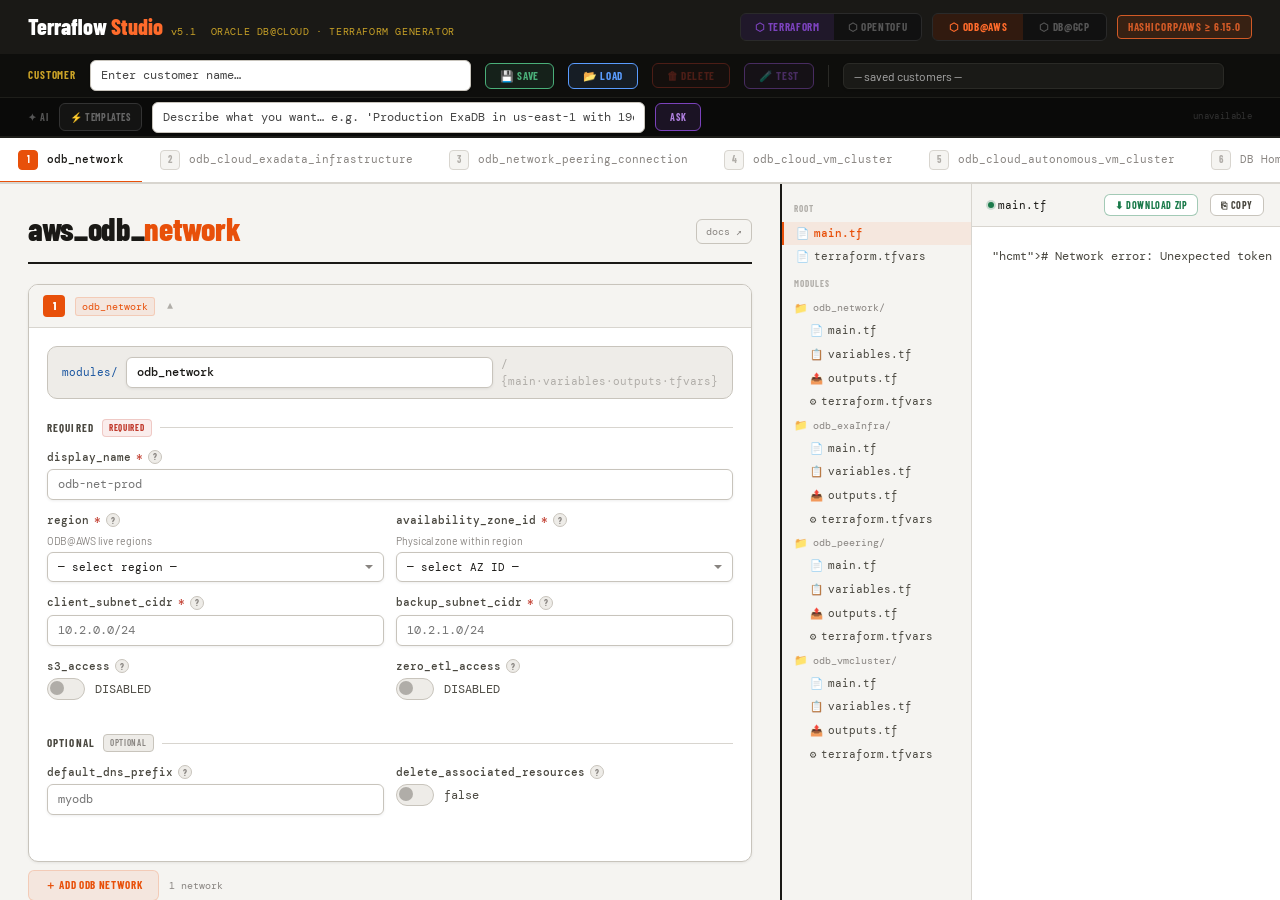
==== templates/index.html @ 0509a655 "feat: Terraflow Studio with OCI DB, LLM, GitHub integration" ====
<!DOCTYPE html>
<html lang="en">
<head>
<meta charset="UTF-8">
<meta name="viewport" content="width=device-width, initial-scale=1.0">
<title>Terraflow Studio</title>
<link rel="preconnect" href="https://fonts.googleapis.com">
<link href="https://fonts.googleapis.com/css2?family=Barlow+Condensed:wght@400;600;700;800&family=DM+Mono:ital,wght@0,400;0,500;1,400&family=Barlow:wght@400;500&display=swap" rel="stylesheet">
<style>
:root{
  --white:#ffffff;--off:#f5f4f1;--off2:#eeece8;--line:#d8d5cf;--line2:#c8c4bc;
  --ink:#1a1916;--ink2:#4a4840;--ink3:#888480;--ink4:#b0ada8;
  --orange:#e8500a;--orange2:#ff6b2b;--o-dim:rgba(232,80,10,0.08);--o-dim2:rgba(232,80,10,0.18);
  --green:#1a7a4a;--red:#c0392b;--r-dim:rgba(192,57,43,0.09);
  --blue:#1a56a0;--purple:#6b3fa0;
  --gcp:#4285F4;--gcp-dim:rgba(66,133,244,0.10);--gcp-dim2:rgba(66,133,244,0.18);
  --accent:var(--orange);--accent2:var(--orange2);--a-dim:var(--o-dim);--a-dim2:var(--o-dim2);
  --radius:6px;--radius-lg:10px;
  --shadow-sm:0 1px 3px rgba(0,0,0,0.07);--shadow:0 2px 8px rgba(0,0,0,0.09);
  --font-d:'Barlow Condensed',sans-serif;--font-b:'Barlow',sans-serif;--font-m:'DM Mono',monospace;
}
body.gcp{--accent:var(--gcp);--accent2:#5a9cff;--a-dim:var(--gcp-dim);--a-dim2:var(--gcp-dim2);}
*,*::before,*::after{box-sizing:border-box;margin:0;padding:0;}
html{font-size:14px;}
body{background:var(--off);color:var(--ink);font-family:var(--font-b);height:100vh;line-height:1.5;overflow:hidden;display:flex;flex-direction:column;}
header{background:var(--ink);padding:0 28px;height:54px;display:flex;align-items:center;justify-content:space-between;flex-shrink:0;z-index:300;}
.logo{display:flex;align-items:baseline;gap:14px;}
.logo-name{font-family:var(--font-d);font-weight:800;font-size:22px;color:var(--white);line-height:1;}
.logo-name .ac{color:var(--accent2);}
.logo-sub{font-family:var(--font-m);font-size:10px;color:#555;letter-spacing:.06em;text-transform:uppercase;}
.header-right{display:flex;align-items:center;gap:10px;}
.pill{font-family:var(--font-m);font-size:10px;border:1px solid #333;border-radius:4px;padding:2px 8px;color:#666;}
.pill strong{color:#4caf7d;font-weight:500;}
.provider-badge{font-family:var(--font-d);font-weight:700;font-size:11px;letter-spacing:.08em;text-transform:uppercase;background:var(--a-dim2);color:var(--accent2);border:1px solid;border-color:var(--accent2);border-radius:4px;padding:3px 10px;opacity:.8;}
.cloud-sw{display:flex;background:#111;border:1px solid #2a2a2a;border-radius:6px;overflow:hidden;flex-shrink:0;}
.csw-btn{font-family:var(--font-d);font-weight:700;font-size:11px;letter-spacing:.06em;text-transform:uppercase;padding:6px 16px;cursor:pointer;color:#555;border:none;background:transparent;transition:all .15s;white-space:nowrap;}
.csw-btn.sel-aws{color:#ff6b2b;background:rgba(232,80,10,.15);}
.csw-btn.sel-gcp{color:#5a9cff;background:rgba(66,133,244,.15);}
.csw-btn:hover:not(.sel-aws):not(.sel-gcp){color:#999;}
.tool-sw{display:flex;background:#111;border:1px solid #2a2a2a;border-radius:6px;overflow:hidden;flex-shrink:0;}
.tsw-btn{font-family:var(--font-d);font-weight:700;font-size:11px;letter-spacing:.06em;text-transform:uppercase;padding:6px 14px;cursor:pointer;color:#555;border:none;background:transparent;transition:all .15s;white-space:nowrap;}
.tsw-btn.sel-tf{color:#7b42bc;background:rgba(123,66,188,.15);}
.tsw-btn.sel-tofu{color:#f5a623;background:rgba(245,166,35,.15);}
.tsw-btn:hover:not(.sel-tf):not(.sel-tofu){color:#999;}
/* ── Customer bar ── */
.cust-bar{background:#0e0e0c;border-bottom:1px solid #1e1e1a;padding:0 28px;height:44px;display:flex;align-items:center;gap:14px;flex-shrink:0;}
.llm-bar{background:#0a0a09;border-bottom:2px solid #1e1e1a;padding:0 28px;height:40px;display:flex;align-items:center;gap:10px;flex-shrink:0;}
.llm-bar-label{font-family:var(--font-d);font-weight:700;font-size:10px;letter-spacing:.1em;text-transform:uppercase;color:#555;white-space:nowrap;flex-shrink:0;}
.llm-bar-input{flex:1;background:#111;border:1.5px solid #2a2a2a;border-radius:var(--radius);color:#ccc;font-family:var(--font-m);font-size:11px;padding:5px 12px;outline:none;transition:border-color .15s;min-width:0;}
.llm-bar-input:focus{border-color:#555;}.llm-bar-input::placeholder{color:#444;}
.llm-bar-btn{font-family:var(--font-d);font-weight:700;font-size:10px;letter-spacing:.06em;text-transform:uppercase;padding:0 14px;height:28px;border-radius:var(--radius);cursor:pointer;border:1.5px solid;white-space:nowrap;flex-shrink:0;transition:all .15s;}
.llm-bar-btn.send{background:rgba(123,66,188,.15);border-color:#7b42bc;color:#b080e0;}
.llm-bar-btn.send:hover{background:#7b42bc;color:#fff;}
.llm-bar-btn.send:disabled{opacity:.35;cursor:not-allowed;}
.llm-prov{font-family:var(--font-m);font-size:9px;color:#333;letter-spacing:.04em;flex-shrink:0;white-space:nowrap;}
.llm-prov.ok{color:#2a7a4a;}.llm-prov.err{color:#7a2a2a;}
.llm-reply{font-family:var(--font-m);font-size:10px;color:#666;flex:1;min-width:0;overflow:hidden;text-overflow:ellipsis;white-space:nowrap;}
.llm-tpl-card{background:#1a1a18;border:1.5px solid #2a2a2a;border-radius:7px;padding:10px 12px;cursor:pointer;transition:all .15s;text-align:left;}
.llm-tpl-card:hover{border-color:#555;background:#222;}
.llm-tpl-tag{display:inline-block;font-family:var(--font-d);font-weight:700;font-size:8px;letter-spacing:.08em;text-transform:uppercase;padding:1px 6px;border-radius:3px;margin-bottom:5px;}
.llm-tpl-tag.aws{background:rgba(232,80,10,.2);color:#ff6b2b;}.llm-tpl-tag.gcp{background:rgba(66,133,244,.2);color:#5a9cff;}.llm-tpl-tag.both{background:rgba(123,66,188,.2);color:#b080e0;}
.llm-tpl-title{font-family:var(--font-d);font-weight:700;font-size:12px;color:#ccc;margin-bottom:3px;}
.llm-tpl-desc{font-family:var(--font-m);font-size:9.5px;color:#555;line-height:1.5;}
.cust-label{font-family:var(--font-d);font-weight:700;font-size:11px;letter-spacing:.08em;text-transform:uppercase;color:#C9A227;white-space:nowrap;}
.cust-input{font-family:var(--font-b);font-size:13px;background:#1a1a17;border:1.5px solid #2a2a26;border-radius:var(--radius);color:var(--white);padding:5px 12px;min-width:220px;outline:none;transition:border-color .15s;}
.cust-input:focus{border-color:var(--accent2);}
.cust-input::placeholder{color:#444;}
.cust-btn{font-family:var(--font-d);font-weight:700;font-size:11px;letter-spacing:.06em;text-transform:uppercase;padding:5px 14px;cursor:pointer;border:1.5px solid;border-radius:var(--radius);transition:all .15s;white-space:nowrap;}
.cust-btn.save{background:rgba(74,175,121,0.12);border-color:#4aaf79;color:#4aaf79;}
.cust-btn.save:hover{background:rgba(74,175,121,0.22);}
.cust-btn.save.saved{background:rgba(74,175,121,0.25);color:#6dd4a0;}
.cust-btn.load{background:rgba(90,156,255,0.10);border-color:#5a9cff;color:#5a9cff;}
.cust-btn.load:hover{background:rgba(90,156,255,0.20);}
.cust-btn.del{background:rgba(192,57,43,0.10);border-color:#c0392b;color:#c0392b;}
.cust-btn.del:hover{background:rgba(192,57,43,0.22);}
.cust-btn.del:disabled{opacity:.35;cursor:not-allowed;}
.cust-btn.test{background:rgba(180,100,255,0.12);border-color:#b464ff;color:#b464ff;}
.cust-btn.test:hover{background:rgba(180,100,255,0.22);}
.cust-btn.test:disabled{opacity:.35;cursor:not-allowed;}
/* ── Test Modal ── */
.test-modal-overlay{display:none;position:fixed;inset:0;background:rgba(0,0,0,0.6);z-index:10000;align-items:center;justify-content:center;}
.test-modal-overlay.open{display:flex;}
.test-modal{background:var(--white);border-radius:var(--radius-lg);box-shadow:0 8px 48px rgba(0,0,0,0.3);width:min(720px,95vw);max-height:80vh;display:flex;flex-direction:column;overflow:hidden;}
.test-modal-head{display:flex;align-items:center;gap:12px;padding:16px 20px;border-bottom:1px solid var(--line);flex-shrink:0;}
.test-modal-title{font-family:var(--font-d);font-weight:800;font-size:14px;color:var(--ink);flex:1;}
.test-modal-sub{font-family:var(--font-m);font-size:11px;color:var(--ink3);}
.test-modal-close{background:none;border:none;font-size:18px;cursor:pointer;color:var(--ink3);padding:0 4px;line-height:1;}
.test-modal-body{overflow-y:auto;padding:16px 20px;flex:1;}
.test-progress{height:4px;background:var(--line);border-radius:2px;margin-bottom:16px;overflow:hidden;}
.test-progress-bar{height:100%;background:var(--accent);border-radius:2px;transition:width .3s;width:0%;}
.test-summary{display:flex;gap:16px;margin-bottom:16px;padding:12px 16px;background:var(--off);border-radius:var(--radius);border:1px solid var(--line);}
.test-stat{text-align:center;}
.test-stat-num{font-family:var(--font-d);font-weight:800;font-size:22px;line-height:1;}
.test-stat-lbl{font-family:var(--font-m);font-size:10px;color:var(--ink3);text-transform:uppercase;letter-spacing:.06em;}
.test-stat.pass .test-stat-num{color:var(--green);}
.test-stat.fail .test-stat-num{color:var(--red);}
.test-stat.skip .test-stat-num{color:var(--ink3);}
.test-stat.warn .test-stat-num{color:#d4a017;}
.test-tab-bar{display:flex;gap:0;border-bottom:1px solid var(--line);margin-bottom:14px;flex-shrink:0;padding:0 20px;}
.test-tab{font-family:var(--font-d);font-weight:700;font-size:11px;letter-spacing:.06em;text-transform:uppercase;padding:8px 14px;cursor:pointer;color:var(--ink3);border-bottom:2px solid transparent;margin-bottom:-1px;transition:all .15s;background:none;border-top:none;border-left:none;border-right:none;}
.test-tab.active{color:var(--accent);border-bottom-color:var(--accent);}
.test-tab:hover:not(.active){color:var(--ink);}
.test-warn-row .test-icon{color:#d4a017;}
.test-group{margin-bottom:12px;}
.test-group-name{font-family:var(--font-d);font-weight:700;font-size:11px;color:var(--ink3);letter-spacing:.06em;text-transform:uppercase;margin-bottom:6px;padding:4px 0;border-bottom:1px solid var(--line);}
.test-row{display:flex;align-items:flex-start;gap:8px;padding:5px 0;border-bottom:1px solid var(--off2);font-size:12px;}
.test-row:last-child{border-bottom:none;}
.test-icon{font-size:13px;flex-shrink:0;line-height:1.4;}
.test-name{font-family:var(--font-m);color:var(--ink2);flex:1;}
.test-err{font-family:var(--font-m);font-size:11px;color:var(--red);margin-top:3px;background:var(--r-dim);padding:4px 8px;border-radius:4px;white-space:pre-wrap;word-break:break-word;}
.test-running{color:var(--ink3);font-style:italic;}
.cust-sep{width:1px;height:22px;background:#2a2a26;flex-shrink:0;}
.cust-select{font-family:var(--font-b);font-size:12px;background:#1a1a17;border:1.5px solid #2a2a26;border-radius:var(--radius);color:#aaa;padding:5px 10px;cursor:pointer;outline:none;}
.cust-select:focus{border-color:var(--accent2);}
.save-toast{font-family:var(--font-m);font-size:11px;color:#4aaf79;white-space:nowrap;opacity:0;transition:opacity .3s;pointer-events:none;}
.save-toast.show{opacity:1;}
.backend-pill{font-family:var(--font-m);font-size:9px;color:#333;letter-spacing:.04em;margin-left:auto;white-space:nowrap;}
.tab-bar{background:var(--white);border-bottom:2px solid var(--line);display:flex;align-items:stretch;overflow-x:auto;flex-shrink:0;height:46px;}
.tab-bar::-webkit-scrollbar{height:0;}
.tgroup{display:none;align-items:stretch;}.tgroup.show{display:contents;}
.tab{position:relative;padding:0 18px;height:46px;display:flex;align-items:center;gap:9px;cursor:pointer;border-bottom:3px solid transparent;margin-bottom:-2px;transition:border-color .15s;user-select:none;flex-shrink:0;}
.tab-num{font-family:var(--font-d);font-weight:700;font-size:10px;color:var(--ink4);background:var(--off);border:1.5px solid var(--line);border-radius:4px;width:20px;height:20px;display:flex;align-items:center;justify-content:center;transition:all .15s;}
.tab-label{font-family:var(--font-m);font-size:11px;color:var(--ink3);transition:color .15s;white-space:nowrap;}
.tab.active{border-bottom-color:var(--accent);}
.tab.active .tab-label{color:var(--ink);font-weight:500;}
.tab.active .tab-num{background:var(--accent);border-color:var(--accent);color:var(--white);}
.app{display:grid;grid-template-columns:1fr 500px;flex:1;min-height:0;overflow:hidden;}
.form-panel{overflow-y:auto;padding:28px 28px 40px;scrollbar-width:thin;scrollbar-color:var(--line2) transparent;}
.form-panel::-webkit-scrollbar{width:4px;}
.form-panel::-webkit-scrollbar-thumb{background:var(--line2);border-radius:3px;}
.page{display:none;}.page.active{display:block;}
.page-hero{margin-bottom:20px;padding-bottom:18px;border-bottom:2px solid var(--ink);display:flex;align-items:flex-end;justify-content:space-between;gap:12px;}
.page-resource-name{font-family:var(--font-d);font-weight:800;line-height:1;letter-spacing:-0.01em;color:var(--ink);}
.page-resource-name em{font-style:normal;color:var(--accent);}
.page-doc-link{font-family:var(--font-m);font-size:10px;color:var(--ink3);text-decoration:none;border:1px solid var(--line2);border-radius:var(--radius);padding:4px 9px;white-space:nowrap;flex-shrink:0;transition:all .15s;}
.page-doc-link:hover{border-color:var(--accent);color:var(--accent);}
.module-path-row{display:flex;align-items:center;gap:8px;background:var(--off2);border:1.5px solid var(--line2);border-radius:var(--radius-lg);padding:9px 14px;margin-bottom:20px;font-family:var(--font-m);font-size:11px;color:var(--ink3);}
.mp-dir{color:var(--blue);}
.module-name-field{background:transparent;border:none;outline:none;font-family:var(--font-m);font-size:11px;color:var(--accent);font-weight:500;width:160px;}
.section{margin-bottom:22px;}
.section-head{display:flex;align-items:center;gap:8px;margin-bottom:12px;}
.section-title{font-family:var(--font-d);font-weight:700;font-size:11px;letter-spacing:.1em;text-transform:uppercase;color:var(--ink2);}
.section-line{flex:1;height:1px;background:var(--line);}
.badge-req{font-family:var(--font-d);font-weight:700;font-size:9px;letter-spacing:.08em;text-transform:uppercase;color:var(--red);background:var(--r-dim);border:1px solid rgba(192,57,43,.2);border-radius:4px;padding:1px 6px;}
.badge-opt{font-family:var(--font-d);font-weight:600;font-size:9px;letter-spacing:.08em;text-transform:uppercase;color:var(--ink3);background:var(--off2);border:1px solid var(--line2);border-radius:4px;padding:1px 6px;}
.g2{display:grid;grid-template-columns:1fr 1fr;gap:12px;}
.g3{display:grid;grid-template-columns:1fr 1fr 1fr;gap:12px;}
.field{margin-bottom:12px;}.field:last-child{margin-bottom:0;}
.field-lbl{display:flex;align-items:center;gap:5px;font-family:var(--font-m);font-size:11px;font-weight:500;color:var(--ink2);margin-bottom:4px;}
.req-star{color:var(--red);}
.field-hint{font-size:10.5px;color:var(--ink3);margin-bottom:4px;line-height:1.5;}
.field-err{font-family:var(--font-m);font-size:10px;color:var(--red);margin-top:3px;display:none;}
.field.invalid .field-err{display:block;}
.field.invalid input,.field.invalid select,.field.invalid textarea{border-color:var(--red)!important;}
.field.invalid .field-lbl{color:var(--red);}
input[type=text],input[type=number],input[type=email],select,textarea{width:100%;background:var(--white);border:1.5px solid var(--line2);border-radius:var(--radius);color:var(--ink);font-family:var(--font-m);font-size:11.5px;padding:7px 10px;outline:none;transition:border-color .15s,box-shadow .15s;-webkit-appearance:none;box-shadow:var(--shadow-sm);}
input:focus,select:focus,textarea:focus{border-color:var(--accent);box-shadow:0 0 0 3px var(--a-dim2);}
input:hover:not(:focus),select:hover:not(:focus),textarea:hover:not(:focus){border-color:var(--ink3);}
select{cursor:pointer;background-image:url("data:image/svg+xml,%3Csvg xmlns='http://www.w3.org/2000/svg' width='10' height='10' viewBox='0 0 10 10'%3E%3Cpath fill='%23888480' d='M5 7L1 3h8z'/%3E%3C/svg%3E");background-repeat:no-repeat;background-position:right 9px center;padding-right:26px;}
select option{background:var(--white);color:var(--ink);}
textarea{resize:vertical;min-height:60px;line-height:1.6;}
.tog-row{display:flex;align-items:center;gap:10px;margin-top:4px;}
.tog-sw{position:relative;width:38px;height:22px;cursor:pointer;flex-shrink:0;}
.tog-sw input{display:none;}
.tog-track{position:absolute;inset:0;border-radius:11px;background:var(--off2);border:1.5px solid var(--line2);transition:all .2s;}
.tog-sw input:checked~.tog-track{background:var(--a-dim2);border-color:var(--accent);}
.tog-thumb{position:absolute;top:3px;left:3px;width:14px;height:14px;border-radius:50%;background:var(--ink4);transition:transform .2s,background .2s;}
.tog-sw input:checked~.tog-thumb{transform:translateX(16px);background:var(--accent);}
.tog-lbl{font-family:var(--font-m);font-size:12px;color:var(--ink2);min-width:52px;}
.chip-list{display:flex;flex-wrap:wrap;gap:6px;margin-bottom:8px;min-height:4px;}
.chip{display:inline-flex;align-items:center;gap:4px;background:var(--off2);border:1.5px solid var(--line2);border-radius:var(--radius);padding:3px 8px 3px 10px;font-family:var(--font-m);font-size:11px;color:var(--ink2);max-width:100%;}
.chip span{overflow:hidden;text-overflow:ellipsis;white-space:nowrap;}
.chip-rm{background:none;border:none;cursor:pointer;padding:0;color:var(--ink4);font-size:15px;line-height:1;flex-shrink:0;transition:color .12s;}
.chip-rm:hover{color:var(--red);}
.chip-add-row{display:flex;gap:8px;}.chip-add-row input{flex:1;}
.add-btn{background:var(--white);border:1.5px solid var(--line2);border-radius:var(--radius);padding:0 14px;font-family:var(--font-m);font-size:11px;color:var(--ink2);cursor:pointer;white-space:nowrap;height:36px;transition:all .15s;box-shadow:var(--shadow-sm);}
.add-btn:hover{border-color:var(--accent);color:var(--accent);background:var(--a-dim);}
.seg{display:flex;border:1.5px solid var(--line2);border-radius:var(--radius);overflow:hidden;box-shadow:var(--shadow-sm);}
.seg button{flex:1;height:36px;border:none;background:var(--white);font-family:var(--font-m);font-size:11px;cursor:pointer;color:var(--ink3);border-right:1.5px solid var(--line2);transition:all .15s;}
.seg button:last-child{border-right:none;}
.seg button.on{background:var(--a-dim);color:var(--accent);font-weight:500;}
.inner-card{background:var(--white);border:1.5px solid var(--line2);border-radius:var(--radius-lg);padding:18px;box-shadow:var(--shadow-sm);}
.notice{display:flex;gap:8px;align-items:flex-start;background:#fffbf5;border:1.5px solid #f0d090;border-radius:var(--radius);padding:8px 12px;font-size:11px;color:#7a5a10;margin-bottom:16px;line-height:1.55;}
.notice.gcp{background:var(--gcp-dim);border-color:rgba(66,133,244,.3);color:#1a56a0;}
.notice code{font-family:var(--font-m);font-size:10px;background:#faefd0;padding:1px 4px;border-radius:3px;}
.vbtn{width:100%;margin-top:12px;background:var(--ink);border:none;border-radius:var(--radius);color:var(--white);font-family:var(--font-d);font-weight:700;font-size:14px;letter-spacing:.06em;text-transform:uppercase;padding:12px;cursor:pointer;transition:background .15s;box-shadow:var(--shadow);}
.vbtn:hover{background:var(--accent);}
.output-panel{border-left:2px solid var(--ink);background:var(--white);display:flex;flex-direction:column;overflow:hidden;}
.out-layout{display:flex;flex:1;overflow:hidden;}
.file-tree{width:190px;border-right:1.5px solid var(--line);background:var(--off);flex-shrink:0;overflow-y:auto;padding:12px 0;}
.ft-section{padding:0 12px 6px;font-family:var(--font-d);font-weight:700;font-size:9px;letter-spacing:.12em;text-transform:uppercase;color:var(--ink4);margin-top:6px;}
.ft-dir{padding:3px 12px;font-family:var(--font-m);font-size:10px;color:var(--ink3);display:flex;align-items:center;gap:5px;}
.ft-dir::before{content:'📁';font-size:11px;}
.ft-file,.ft-root-file{padding:4px 12px;font-family:var(--font-m);font-size:10.5px;color:var(--ink2);cursor:pointer;border-left:2px solid transparent;transition:all .12s;white-space:nowrap;display:flex;align-items:center;gap:5px;}
.ft-file{padding-left:26px;}
.ft-file:hover,.ft-root-file:hover{background:var(--off2);color:var(--ink);}
.ft-file.active,.ft-root-file.active{background:var(--a-dim);color:var(--accent);border-left-color:var(--accent);font-weight:500;}
.editor-pane{flex:1;display:flex;flex-direction:column;overflow:hidden;}
.editor-header{padding:10px 16px;border-bottom:1px solid var(--line);background:var(--off);display:flex;align-items:center;justify-content:space-between;flex-shrink:0;gap:10px;}
.editor-filepath{font-family:var(--font-m);font-size:11px;color:var(--ink3);display:flex;align-items:center;gap:4px;}
.editor-filepath .ep-dir{color:var(--blue);}
.editor-filepath .ep-file{color:var(--ink);}
.live-dot{width:6px;height:6px;border-radius:50%;background:var(--green);box-shadow:0 0 0 2px rgba(26,122,74,.2);animation:blink 2.5s ease-in-out infinite;flex-shrink:0;}
@keyframes blink{0%,100%{opacity:1}50%{opacity:.4}}
.editor-actions{display:flex;gap:6px;}
.icon-btn{background:var(--white);border:1.5px solid var(--line2);border-radius:var(--radius);font-family:var(--font-d);font-weight:700;font-size:10px;letter-spacing:.06em;text-transform:uppercase;color:var(--ink2);padding:4px 10px;cursor:pointer;transition:all .15s;white-space:nowrap;}
.icon-btn:hover{background:var(--ink);color:var(--white);border-color:var(--ink);}
.icon-btn.green{border-color:rgba(26,122,74,.4);color:var(--green);}
.icon-btn.green:hover{background:var(--green);color:var(--white);border-color:var(--green);}
.icon-btn.copied{background:var(--green);color:var(--white);border-color:var(--green);}
pre.code-editor{flex:1;overflow-y:auto;padding:18px 20px;font-family:var(--font-m);font-size:12px;line-height:1.85;color:var(--ink2);white-space:pre;scrollbar-width:thin;scrollbar-color:var(--line2) transparent;}
pre.code-editor::-webkit-scrollbar{width:4px;}
pre.code-editor::-webkit-scrollbar-thumb{background:var(--line2);border-radius:3px;}
/* ── Tooltips ── */
.tip-icon{display:inline-flex;align-items:center;justify-content:center;width:14px;height:14px;border-radius:50%;background:var(--off2);border:1px solid var(--line2);color:var(--ink3);font-size:9px;font-family:var(--font-d);font-weight:700;cursor:default;flex-shrink:0;transition:all .15s;line-height:1;position:relative;}
.tip-icon:hover{background:var(--accent);border-color:var(--accent);color:var(--white);}
.tip-icon .tip-box{display:none;position:absolute;left:20px;top:50%;transform:translateY(-50%);background:var(--ink);color:var(--white);font-family:var(--font-b);font-size:11px;font-weight:400;line-height:1.55;padding:9px 12px;border-radius:6px;white-space:normal;width:260px;z-index:9999;box-shadow:0 4px 16px rgba(0,0,0,0.25);pointer-events:none;}
.tip-icon .tip-box::before{content:'';position:absolute;right:100%;top:50%;transform:translateY(-50%);border:5px solid transparent;border-right-color:var(--ink);}
.tip-icon:hover .tip-box{display:block;}
.tip-icon .tip-box em{color:var(--orange2);font-style:normal;}
.tip-icon .tip-box code{background:rgba(255,255,255,0.12);padding:1px 4px;border-radius:3px;font-family:var(--font-m);font-size:10px;}
.hkw{color:var(--red);font-weight:500;}.hres{color:#854F0B;font-weight:500;}.hgres{color:#185FA5;font-weight:500;}.hstr{color:var(--green);}.hnum{color:#534AB7;}.hbol{color:#854F0B;font-weight:500;}.href{color:var(--green);font-style:italic;}.hvar{color:#534AB7;font-style:italic;}.htype{color:var(--blue);}.hcmt{color:var(--ink4);font-style:italic;}
/* ── Multi-instance cards ── */
.inst-list{display:flex;flex-direction:column;gap:12px;}
.inst-card{background:var(--white);border:1.5px solid var(--line2);border-radius:var(--radius-lg);box-shadow:var(--shadow-sm);overflow:hidden;}
.inst-card.open .inst-body{display:block;}
.inst-card-head{display:flex;align-items:center;gap:10px;padding:10px 14px;cursor:pointer;user-select:none;background:var(--off);border-bottom:1px solid transparent;transition:border-color .15s;}
.inst-card.open .inst-card-head{border-bottom-color:var(--line);}
.inst-card-head:hover{background:var(--off2);}
.inst-num{font-family:var(--font-d);font-weight:800;font-size:11px;color:var(--white);background:var(--accent);border-radius:4px;width:22px;height:22px;display:flex;align-items:center;justify-content:center;flex-shrink:0;}
.inst-title{font-family:var(--font-m);font-size:11px;font-weight:500;color:var(--ink2);flex:1;min-width:0;white-space:nowrap;overflow:hidden;text-overflow:ellipsis;}
.inst-modname{font-family:var(--font-m);font-size:10px;color:var(--accent);background:var(--a-dim);border:1px solid var(--a-dim2);border-radius:3px;padding:1px 6px;flex-shrink:0;}
.inst-chevron{font-size:10px;color:var(--ink4);transition:transform .2s;flex-shrink:0;}
.inst-card.open .inst-chevron{transform:rotate(180deg);}
.inst-rm{background:none;border:1px solid rgba(192,57,43,.25);border-radius:4px;color:var(--red);font-size:11px;padding:2px 8px;cursor:pointer;flex-shrink:0;transition:all .15s;font-family:var(--font-d);font-weight:700;letter-spacing:.04em;}
.inst-rm:hover{background:var(--r-dim);border-color:var(--red);}
.inst-body{display:none;padding:18px 18px 12px;}
.inst-add-row{display:flex;align-items:center;gap:10px;margin-top:8px;}
.inst-add-btn{display:flex;align-items:center;gap:6px;background:var(--a-dim);border:1.5px solid var(--a-dim2);border-radius:var(--radius);color:var(--accent);font-family:var(--font-d);font-weight:700;font-size:11px;letter-spacing:.06em;text-transform:uppercase;padding:7px 16px;cursor:pointer;transition:all .15s;}
.inst-add-btn:hover{background:var(--accent);color:var(--white);}
.inst-count-lbl{font-family:var(--font-m);font-size:10px;color:var(--ink3);}
.ref-select{font-family:var(--font-m);font-size:11px;background:var(--white);border:1.5px solid var(--line2);border-radius:var(--radius);color:var(--ink);padding:7px 26px 7px 10px;outline:none;cursor:pointer;width:100%;background-image:url("data:image/svg+xml,%3Csvg xmlns='http://www.w3.org/2000/svg' width='10' height='10' viewBox='0 0 10 10'%3E%3Cpath fill='%23888480' d='M5 7L1 3h8z'/%3E%3C/svg%3E");background-repeat:no-repeat;background-position:right 9px center;}
.ref-select:focus{border-color:var(--accent);}
</style>
</head>
<body>
<header>
  <div class="logo">
    <div class="logo-name">Terraflow<span class="ac"> Studio</span><span style="font-size:10px;font-weight:400;color:#C9A227;margin-left:8px;font-family:var(--font-m);letter-spacing:.04em">v5.1</span></div>
    <div class="logo-sub" style="color:#C9A227">Oracle DB@Cloud · Terraform Generator</div>
  </div>
  <div class="header-right">
    <div class="tool-sw">
      <button class="tsw-btn sel-tf" id="btn-tf"   onclick="switchTool('terraform')" title="Generate for Terraform">⬡ Terraform</button>
      <button class="tsw-btn"         id="btn-tofu" onclick="switchTool('opentofu')"  title="Generate for OpenTofu">⬡ OpenTofu</button>
    </div>
    <div class="cloud-sw">
      <button class="csw-btn sel-aws" id="btn-aws" onclick="switchCloud('aws')">⬡ ODB@AWS</button>
      <button class="csw-btn" id="btn-gcp" onclick="switchCloud('gcp')">⬡ DB@GCP</button>
    </div>
    <span class="provider-badge" id="prov-badge">hashicorp/aws ≥ 6.15.0</span>
  </div>
</header>

<!-- ── Customer bar ── -->
<div class="cust-bar">
  <span class="cust-label">Customer</span>
  <input class="cust-input" type="text" id="cust-name" placeholder="Enter customer name…" oninput="onCustInput()">
  <button class="cust-btn save" id="save-btn" onclick="saveConfig()" title="Save current config for this customer">💾 Save</button>
  <button class="cust-btn load" id="load-btn" onclick="loadConfig()" title="Load saved config for this customer">📂 Load</button>
  <button class="cust-btn del" id="del-btn" onclick="deleteConfig()" title="Delete saved config for this customer" disabled>🗑 Delete</button>
  <button class="cust-btn test" id="test-btn" onclick="runCustomerTests()" title="Run Terraform generation tests for this customer" disabled>🧪 Test</button>
  <div class="cust-sep"></div>
  <select class="cust-select" id="cust-select" onchange="onCustSelect()" title="Switch to a saved customer">
    <option value="">— saved customers —</option>
  </select>
  <span class="save-toast" id="save-toast"></span>
  <span class="backend-pill" id="backend-pill"></span>
</div>

<!-- ── LLM Prompt Bar ── -->
<div class="llm-bar" id="llm-bar">
  <span class="llm-bar-label">✦ AI</span>
  <button class="llm-bar-btn" id="llm-templates-btn" onclick="toggleTemplates()" style="background:rgba(255,255,255,.04);border-color:#333;color:#666;padding:0 10px">⚡ Templates</button>
  <input class="llm-bar-input" type="text" id="llm-input"
    placeholder="Describe what you want… e.g. 'Production ExaDB in us-east-1 with 19c database'"
    onkeydown="if(event.key==='Enter')sendLlmPrompt()">
  <button class="llm-bar-btn send" id="llm-send-btn" onclick="sendLlmPrompt()">Ask</button>
  <span class="llm-reply" id="llm-reply"></span>
  <span class="llm-prov" id="llm-prov-badge">checking…</span>
</div>
<div id="llm-templates-panel" style="display:none;position:fixed;top:98px;left:28px;right:28px;z-index:600;background:#111;border:1.5px solid #2a2a2a;border-radius:10px;padding:16px 20px 12px;box-shadow:0 8px 32px rgba(0,0,0,.6)">
  <div style="display:flex;align-items:center;justify-content:space-between;margin-bottom:12px">
    <span style="font-family:var(--font-d);font-weight:700;font-size:12px;letter-spacing:.1em;text-transform:uppercase;color:#666">⚡ Prompt Templates</span>
    <button onclick="toggleTemplates()" style="background:none;border:none;color:#444;cursor:pointer;font-size:16px;line-height:1;padding:0 4px">✕</button>
  </div>
  <div id="llm-template-grid" style="display:grid;grid-template-columns:repeat(auto-fill,minmax(260px,1fr));gap:8px"></div>
</div>

<!-- ── Test Modal ── -->
<div class="test-modal-overlay" id="test-modal-overlay" onclick="if(event.target===this)closeTestModal()">
  <div class="test-modal">
    <div class="test-modal-head">
      <span style="font-size:18px">🧪</span>
      <div>
        <div class="test-modal-title" id="test-modal-title">Running Tests…</div>
        <div class="test-modal-sub" id="test-modal-sub"></div>
      </div>
      <button class="test-modal-close" onclick="closeTestModal()">✕</button>
    </div>
    <div class="test-tab-bar">
      <button class="test-tab active" id="ttab-functional" onclick="switchTestTab('functional')">⚙ Functional Tests</button>
      <button class="test-tab" id="ttab-tfvalidate" onclick="switchTestTab('tfvalidate')">🔬 Mock TF Validate</button>
    </div>
    <div class="test-modal-body">
      <div class="test-progress"><div class="test-progress-bar" id="test-progress-bar"></div></div>
      <div id="test-summary-row"></div>
      <div id="test-results-body"></div>
    </div>
  </div>
</div>

<div class="tab-bar">
  <div class="tgroup show" id="aws-tabs">
    <div class="tab active" onclick="switchTab(0,false)"><span class="tab-num">1</span><span class="tab-label">odb_network</span></div>
    <div class="tab" onclick="switchTab(1,false)"><span class="tab-num">2</span><span class="tab-label">odb_cloud_exadata_infrastructure</span></div>
    <div class="tab" onclick="switchTab(2,false)"><span class="tab-num">3</span><span class="tab-label">odb_network_peering_connection</span></div>
    <div class="tab" onclick="switchTab(3,false)"><span class="tab-num">4</span><span class="tab-label">odb_cloud_vm_cluster</span></div>
    <div class="tab" onclick="switchTab(4,false)"><span class="tab-num">5</span><span class="tab-label">odb_cloud_autonomous_vm_cluster</span></div>
    <div class="tab" onclick="switchTab(6,false)"><span class="tab-num">6</span><span class="tab-label">DB Home · CDB · PDB</span></div>
  </div>
  <div class="tgroup" id="gcp-tabs">
    <div class="tab" onclick="switchTab(0,true)"><span class="tab-num">A</span><span class="tab-label">odb_network + subnets</span></div>
    <div class="tab" onclick="switchTab(2,true)"><span class="tab-num">C</span><span class="tab-label">cloud_exadata_infrastructure</span></div>
    <div class="tab" onclick="switchTab(3,true)"><span class="tab-num">D</span><span class="tab-label">exadb_vm_cluster</span></div>
  </div>
</div>

<div class="app">
<div class="form-panel">

<!-- ─── AWS PAGE 1: odb_network (multi-instance) ─── -->
<div class="page active" id="aws-page-0">
  <div class="page-hero"><div class="page-resource-name" style="font-size:32px">aws_odb_<em>network</em></div><a class="page-doc-link" href="https://registry.terraform.io/providers/hashicorp/aws/latest/docs/resources/odb_network" target="_blank">docs ↗</a></div>
  <div id="aws-net-list" class="inst-list"></div>
  <div class="inst-add-row">
    <button class="inst-add-btn" onclick="addAwsNet()">＋ Add ODB Network</button>
    <span class="inst-count-lbl" id="aws-net-count"></span>
  </div>
  <button class="vbtn" style="margin-top:14px" onclick="vgen(0,false)">Validate &amp; Generate All</button>
</div>

<!-- ─── AWS PAGE 2: exadata_infrastructure (multi-instance) ─── -->
<div class="page" id="aws-page-1">
  <div class="page-hero"><div class="page-resource-name" style="font-size:20px;line-height:1.2">aws_odb_cloud_<em>exadata_infrastructure</em></div><a class="page-doc-link" href="https://registry.terraform.io/providers/hashicorp/aws/latest/docs/resources/odb_cloud_exadata_infrastructure" target="_blank">docs ↗</a></div>
  <div id="aws-infra-list" class="inst-list"></div>
  <div class="inst-add-row">
    <button class="inst-add-btn" onclick="addAwsInfra()">＋ Add Exadata Infrastructure</button>
    <span class="inst-count-lbl" id="aws-infra-count"></span>
  </div>
  <button class="vbtn" style="margin-top:14px" onclick="vgen(1,false)">Validate &amp; Generate All</button>
</div>

<!-- ─── AWS PAGE 3: peering (multi-instance) ─── -->
<div class="page" id="aws-page-2">
  <div class="page-hero"><div class="page-resource-name" style="font-size:19px;line-height:1.25">aws_odb_network_<em>peering_connection</em></div><a class="page-doc-link" href="https://registry.terraform.io/providers/hashicorp/aws/latest/docs/resources/odb_network_peering_connection" target="_blank">docs ↗</a></div>
  <div class="notice"><span style="font-size:14px;flex-shrink:0">ℹ</span> Each peering connection links one ODB Network to one peer VPC. Add one per VPC you need to peer.</div>
  <div id="aws-peering-list" class="inst-list"></div>
  <div class="inst-add-row">
    <button class="inst-add-btn" onclick="addAwsPeering()">＋ Add Peering Connection</button>
    <span class="inst-count-lbl" id="aws-peering-count"></span>
  </div>
  <button class="vbtn" style="margin-top:14px" onclick="vgen(2,false)">Validate &amp; Generate All</button>
</div>

<!-- ─── AWS PAGE 4: vm_cluster (multi-instance) ─── -->
<div class="page" id="aws-page-3">
  <div class="page-hero"><div class="page-resource-name" style="font-size:26px">aws_odb_cloud_<em>vm_cluster</em></div><a class="page-doc-link" href="https://registry.terraform.io/providers/hashicorp/aws/latest/docs/resources/odb_cloud_vm_cluster" target="_blank">docs ↗</a></div>
  <div id="aws-cluster-list" class="inst-list"></div>
  <div class="inst-add-row">
    <button class="inst-add-btn" onclick="addAwsCluster()">＋ Add VM Cluster</button>
    <span class="inst-count-lbl" id="aws-cluster-count"></span>
  </div>
  <button class="vbtn" style="margin-top:14px" onclick="vgen(3,false)">Validate &amp; Generate All</button>
</div>

<!-- ─── AWS PAGE 4: odb_cloud_autonomous_vm_cluster (multi-instance) ─── -->
<div class="page" id="aws-page-4">
  <div class="page-hero"><div class="page-resource-name" style="font-size:18px;line-height:1.25">aws_odb_cloud_<em>autonomous_vm_cluster</em></div><a class="page-doc-link" href="https://registry.terraform.io/providers/hashicorp/aws/latest/docs/resources/odb_cloud_autonomous_vm_cluster" target="_blank">docs ↗</a></div>
  <div id="aws-avmc-list" class="inst-list"></div>
  <div class="inst-add-row">
    <button class="inst-add-btn" onclick="addAwsAvmc()">＋ Add Autonomous VM Cluster</button>
    <span class="inst-count-lbl" id="aws-avmc-count"></span>
  </div>
  <button class="vbtn" style="margin-top:14px" onclick="vgen(4,false)">Validate &amp; Generate All</button>
</div>

<!-- ─── AWS PAGE 6: DB Home / CDB / PDB ─── -->
<div class="page" id="aws-page-6">
  <div class="page-hero">
    <div>
      <div class="page-resource-name" style="font-size:20px;line-height:1.2">DB Home · CDB · <em>PDB</em></div>
      <div style="font-family:var(--font-m);font-size:10px;color:var(--ink3);margin-top:4px">oracle/oci provider — oci_database_db_home → oci_database_database → oci_database_pluggable_database</div>
    </div>
    <a class="page-doc-link" href="https://docs.oracle.com/en-us/iaas/Content/database-at-aws-exadata-awscr/awscr-create-exadata-database.html" target="_blank">docs ↗</a>
  </div>
  <div class="notice" style="margin-bottom:16px"><span style="font-size:13px;flex-shrink:0">ℹ</span> Uses the <strong>oracle/oci</strong> provider. OCI provider block auto-added to root <code>main.tf</code>. VM Cluster OCID auto-wired from <code>module.&lt;vmcluster&gt;.ocid</code>. Each entry generates 3 separate modules: <code>_dbhome</code>, <code>_cdb</code>, <code>_pdb</code>.</div>
  <div id="aws-ocidb-list" class="inst-list"></div>
  <div class="inst-add-row">
    <button class="inst-add-btn" onclick="addAwsOciDb()">＋ Add DB Home / CDB / PDB</button>
    <span class="inst-count-lbl" id="aws-ocidb-count"></span>
  </div>
  <button class="vbtn" style="margin-top:14px" onclick="vgen(6,false)">Validate &amp; Generate All</button>
</div>

<div class="page" id="gcp-page-0">
  <div class="page-hero"><div class="page-resource-name" style="font-size:21px;line-height:1.2">google_oracle_database_<em>odb_network</em></div><a class="page-doc-link" href="https://registry.terraform.io/providers/hashicorp/google/latest/docs/resources/oracle_database_odb_network" target="_blank">docs ↗</a></div>
  <div class="notice gcp"><span style="font-size:14px;flex-shrink:0">ℹ</span> Each ODB Network generates a client subnet and a backup subnet module automatically.</div>
  <div id="gcp-net-list" class="inst-list"></div>
  <div class="inst-add-row">
    <button class="inst-add-btn" onclick="addGcpNet()">＋ Add ODB Network</button>
    <span class="inst-count-lbl" id="gcp-net-count"></span>
  </div>
  <button class="vbtn" style="margin-top:14px" onclick="vgen(10,true)">Validate &amp; Generate All</button>
</div>

<!-- ─── GCP PAGE B: odb_subnet (kept for reference, hidden — subnets auto-generate from network) ─── -->
<div class="page" id="gcp-page-1" style="display:none!important"></div>

<!-- ─── GCP PAGE C: exadb_infra (multi-instance) ─── -->
<div class="page" id="gcp-page-2">
  <div class="page-hero"><div class="page-resource-name" style="font-size:18px;line-height:1.2">google_oracle_database_<em>cloud_exadata_infrastructure</em></div><a class="page-doc-link" href="https://registry.terraform.io/providers/hashicorp/google/latest/docs/resources/oracle_database_cloud_exadata_infrastructure" target="_blank">docs ↗</a></div>
  <div id="gcp-infra-list" class="inst-list"></div>
  <div class="inst-add-row">
    <button class="inst-add-btn" onclick="addGcpInfra()">＋ Add Exadata Infrastructure</button>
    <span class="inst-count-lbl" id="gcp-infra-count"></span>
  </div>
  <button class="vbtn" style="margin-top:14px" onclick="vgen(12,true)">Validate &amp; Generate All</button>
</div>

<!-- ─── GCP PAGE D: exadb_vm_cluster (multi-instance) ─── -->
<div class="page" id="gcp-page-3">
  <div class="page-hero"><div class="page-resource-name" style="font-size:18px;line-height:1.2">google_oracle_database_<em>exadb_vm_cluster</em></div><a class="page-doc-link" href="https://registry.terraform.io/providers/hashicorp/google/latest/docs/resources/oracle_database_exadb_vm_cluster" target="_blank">docs ↗</a></div>
  <div id="gcp-cluster-list" class="inst-list"></div>
  <div class="inst-add-row">
    <button class="inst-add-btn" onclick="addGcpCluster()">＋ Add VM Cluster</button>
    <span class="inst-count-lbl" id="gcp-cluster-count"></span>
  </div>
  <button class="vbtn" style="margin-top:14px" onclick="vgen(13,true)">Validate &amp; Generate All</button>
</div>

</div><!-- /form-panel -->

<!-- OUTPUT PANEL -->
<div class="output-panel">
  <div class="out-layout">
    <div class="file-tree" id="file-tree">
      <div class="ft-section">Root</div>
      <div class="ft-root-file active" id="ft-root-main" onclick="selFile('root-main')"><span>📄</span>main.tf</div>
      <div class="ft-root-file" id="ft-root-tfvars" onclick="selFile('root-tfvars')"><span>📄</span>terraform.tfvars</div>
      <div id="ft-modules-section"></div>
    </div>
    <div class="editor-pane">
      <div class="editor-header">
        <div class="editor-filepath"><span class="live-dot"></span><span id="ep-path">main.tf</span></div>
        <div class="editor-actions">
          <button class="icon-btn green" onclick="dlZip()">⬇ Download ZIP</button>
          <button class="icon-btn" id="gh-push-btn" onclick="pushToGithub()" style="display:none" title="Push all Terraform files to GitHub">⬆ GitHub</button>
          <span id="gh-status-badge" style="font-family:var(--font-m);font-size:9px;color:#444;white-space:nowrap;max-width:180px;overflow:hidden;text-overflow:ellipsis"></span>
          <button class="icon-btn" id="copybtn" onclick="copyFile()">⎘ Copy</button>
        </div>
      </div>
      <pre class="code-editor" id="code-out"><span style="color:var(--ink4);font-style:italic"># Fill in the form — output appears here in real time.</span></pre>
    </div>
  </div>
</div>
</div><!-- /app -->

<script>
// ── ODB@AWS Region & AZ data (from Oracle docs) ──────────────────────────────
const ODB_REGIONS = [
  { region: 'us-east-1',      label: 'US East (N. Virginia)',    azs: ['use1-az4', 'use1-az6'],  oci: 'US East (Ashburn)',           status: 'live'    },
  { region: 'us-east-2',      label: 'US East (Ohio)',           azs: ['use2-az1', 'use2-az2'],  oci: 'US Central (Columbus)',        status: 'live'    },
  { region: 'us-west-2',      label: 'US West (Oregon)',         azs: ['usw2-az3', 'usw2-az4'],  oci: 'US West (Boardman)',           status: 'live'    },
  { region: 'eu-central-1',   label: 'Europe (Frankfurt)',       azs: ['euc1-az1', 'euc1-az2'],  oci: 'Germany Central (Frankfurt)',  status: 'live'    },
  { region: 'ap-northeast-1', label: 'Asia Pacific (Tokyo)',     azs: ['apne1-az1', 'apne1-az4'],oci: 'Japan East (Tokyo)',           status: 'live'    },
  { region: 'ca-central-1',   label: 'Canada (Central)',         azs: [],                        oci: 'TBD',                          status: 'planned' },
  { region: 'us-west-1',      label: 'US West (N. California)',  azs: [],                        oci: 'TBD',                          status: 'planned' },
  { region: 'eu-west-1',      label: 'Europe (Ireland)',         azs: [],                        oci: 'TBD',                          status: 'planned' },
  { region: 'eu-west-2',      label: 'Europe (London)',          azs: [],                        oci: 'TBD',                          status: 'planned' },
  { region: 'eu-south-1',     label: 'Europe (Milan)',           azs: [],                        oci: 'TBD',                          status: 'planned' },
  { region: 'eu-west-3',      label: 'Europe (Paris)',           azs: [],                        oci: 'TBD',                          status: 'planned' },
  { region: 'eu-south-2',     label: 'Europe (Spain)',           azs: [],                        oci: 'TBD',                          status: 'planned' },
  { region: 'eu-north-1',     label: 'Europe (Stockholm)',       azs: [],                        oci: 'TBD',                          status: 'planned' },
  { region: 'eu-central-2',   label: 'Europe (Zurich)',          azs: [],                        oci: 'TBD',                          status: 'planned' },
  { region: 'ap-south-2',     label: 'Asia Pacific (Hyderabad)', azs: [],                        oci: 'TBD',                          status: 'planned' },
  { region: 'ap-southeast-4', label: 'Asia Pacific (Melbourne)', azs: [],                        oci: 'TBD',                          status: 'planned' },
  { region: 'ap-south-1',     label: 'Asia Pacific (Mumbai)',    azs: [],                        oci: 'TBD',                          status: 'planned' },
  { region: 'ap-northeast-3', label: 'Asia Pacific (Osaka)',     azs: [],                        oci: 'TBD',                          status: 'planned' },
  { region: 'ap-northeast-2', label: 'Asia Pacific (Seoul)',     azs: [],                        oci: 'TBD',                          status: 'planned' },
  { region: 'ap-southeast-1', label: 'Asia Pacific (Singapore)', azs: [],                        oci: 'TBD',                          status: 'planned' },
  { region: 'ap-southeast-2', label: 'Asia Pacific (Sydney)',    azs: [],                        oci: 'TBD',                          status: 'planned' },
  { region: 'sa-east-1',      label: 'South America (Sao Paulo)',azs: [],                        oci: 'TBD',                          status: 'planned' },
];

// Build lookup: region code → az list
const ODB_AZ_MAP = Object.fromEntries(ODB_REGIONS.map(r => [r.region, r.azs]));

/** Render region <select> HTML, pre-selecting current value */
function regionSelectHTML(id, value, onchange) {
  const liveOpts = ODB_REGIONS.filter(r => r.status === 'live').map(r =>
    `<option value="${r.region}"${r.region === value ? ' selected' : ''}>${r.label} (${r.region})</option>`
  ).join('');
  const plannedOpts = ODB_REGIONS.filter(r => r.status === 'planned').map(r =>
    `<option value="${r.region}"${r.region === value ? ' selected' : ''} style="color:var(--ink3)">${r.label} — planned</option>`
  ).join('');
  return `<select id="${id}" class="ref-select" onchange="${onchange}">
    <option value="">— select region —</option>
    <optgroup label="Live">${liveOpts}</optgroup>
    <optgroup label="Planned (coming soon)">${plannedOpts}</optgroup>
  </select>`;
}

/** Render AZ ID <select> HTML, driven by the selected region */
function azSelectHTML(id, regionId, value, onchange) {
  // We'll populate options based on the current region value at render time
  // and update dynamically via onRegionChange
  const regionEl = document.getElementById ? document.getElementById(regionId) : null;
  const regionVal = regionEl ? regionEl.value : '';
  return azOptionsHTML(id, regionVal || '', value, onchange);
}

function azOptionsHTML(id, regionVal, azVal, onchange) {
  const azs = ODB_AZ_MAP[regionVal] || [];
  let opts = `<option value="">— select AZ ID —</option>`;
  if (azs.length === 0 && regionVal) {
    opts += `<option value="" disabled>No live AZs for this region yet</option>`;
  }
  azs.forEach(az => { opts += `<option value="${az}"${az === azVal ? ' selected' : ''}>${az}</option>`; });
  // Allow manual entry option for flexibility
  if (azVal && !azs.includes(azVal)) {
    opts += `<option value="${azVal}" selected>${azVal} (custom)</option>`;
  }
  return `<select id="${id}" class="ref-select" onchange="${onchange}">${opts}</select>`;
}

/** Called when the region dropdown changes — refreshes the AZ dropdown */
function onRegionChange(regionSelectId, azSelectId, readFn) {
  const regionEl = document.getElementById(regionSelectId);
  const azEl     = document.getElementById(azSelectId);
  if (!regionEl || !azEl) return;
  const regionVal = regionEl.value;
  const azs = ODB_AZ_MAP[regionVal] || [];
  let opts = `<option value="">— select AZ ID —</option>`;
  azs.forEach(az => { opts += `<option value="${az}">${az}</option>`; });
  if (azs.length === 0 && regionVal) {
    opts += `<option value="" disabled>No live AZs for this region yet</option>`;
  }
  azEl.innerHTML = opts;
  if (readFn) readFn();
  refresh();
}

// ── ODB@GCP Region & Oracle Zone data (from Oracle docs) ─────────────────────
const GCP_REGIONS = [
  // ── North America ─────────────────────────────────────────────────────────
  { region:'us-east4',                label:'N. Virginia (us-east4)',                zones:['us-east4-b-r1','us-east4-a-r2'],                          oci:'us-ashburn-1',      ociLabel:'US East (Ashburn)',              status:'live'    },
  { region:'us-central1',             label:'Iowa / Council Bluffs (us-central1)',   zones:[],                                                         oci:'us-desmoines-1',    ociLabel:'US Midwest (Des Moines)',        status:'live'    },
  { region:'us-west3',                label:'Salt Lake City (us-west3)',             zones:[],                                                         oci:'us-saltlake-2',     ociLabel:'US West (Salt Lake City)',       status:'live'    },
  { region:'northamerica-northeast1', label:'Montréal (northamerica-northeast1)',    zones:[],                                                         oci:'ca-montreal-1',     ociLabel:'Canada Southeast (Montreal)',    status:'live'    },
  { region:'northamerica-northeast2', label:'Toronto (northamerica-northeast2)',     zones:[],                                                         oci:'ca-toronto-1',      ociLabel:'Canada Southeast (Toronto)',     status:'live'    },
  // ── Europe ────────────────────────────────────────────────────────────────
  { region:'europe-west3',            label:'Frankfurt (europe-west3)',              zones:['europe-west3-b-r1','europe-west3-a-r2'],                   oci:'eu-frankfurt-1',    ociLabel:'Germany Central (Frankfurt)',    status:'live'    },
  { region:'europe-west2',            label:'London (europe-west2)',                 zones:['europe-west2-c-r2','europe-west2-a-r1'],                   oci:'uk-london-1',       ociLabel:'UK South (London)',              status:'live'    },
  { region:'europe-west8',            label:'Milan (europe-west8)',                  zones:['europe-west8-a-r1','europe-west8-b-r1'],                   oci:'eu-milan-1',        ociLabel:'Italy Northwest (Milan)',        status:'live'    },
  // ── Asia Pacific ──────────────────────────────────────────────────────────
  { region:'asia-south2',             label:'Delhi (asia-south2)',                   zones:[],                                                         oci:'ap-delhi-1',        ociLabel:'India North (Delhi)',            status:'live'    },
  { region:'australia-southeast2',    label:'Melbourne (australia-southeast2)',      zones:['australia-southeast2-a-r2','australia-southeast2-b-r1'],   oci:'ap-melbourne-1',    ociLabel:'Australia Southeast (Melbourne)',status:'live'    },
  { region:'asia-south1',             label:'Mumbai (asia-south1)',                  zones:[],                                                         oci:'ap-mumbai-1',       ociLabel:'India West (Mumbai)',            status:'live'    },
  { region:'asia-northeast2',         label:'Osaka (asia-northeast2)',               zones:[],                                                         oci:'ap-osaka-1',        ociLabel:'Japan Central (Osaka)',          status:'live'    },
  { region:'australia-southeast1',    label:'Sydney (australia-southeast1)',         zones:[],                                                         oci:'ap-sydney-1',       ociLabel:'Australia East (Sydney)',        status:'live'    },
  { region:'asia-northeast1',         label:'Tokyo (asia-northeast1)',               zones:[],                                                         oci:'ap-tokyo-1',        ociLabel:'Japan East (Tokyo)',             status:'live'    },
  // ── Latin America ─────────────────────────────────────────────────────────
  { region:'southamerica-east1',      label:'Osasco / São Paulo (southamerica-east1)',zones:[],                                                        oci:'sa-saopaulo-1',     ociLabel:'Brazil East (Sao Paulo)',        status:'live'    },
  // ── Planned ───────────────────────────────────────────────────────────────
  { region:'northamerica-south1',     label:'Mexico (northamerica-south1)',          zones:[],                                                         oci:'TBD',               ociLabel:'TBD',                            status:'planned' },
  { region:'europe-west6',            label:'Turin (europe-west6)',                  zones:[],                                                         oci:'TBD',               ociLabel:'TBD',                            status:'planned' },
];

const GCP_ZONE_MAP = Object.fromEntries(GCP_REGIONS.map(r => [r.region, r.zones]));

/** Render GCP region <select> HTML */
function gcpRegionSelectHTML(id, value, onchange) {
  const liveOpts = GCP_REGIONS.filter(r => r.status === 'live').map(r =>
    `<option value="${r.region}"${r.region === value ? ' selected' : ''}>${r.label}</option>`
  ).join('');
  const plannedOpts = GCP_REGIONS.filter(r => r.status === 'planned').map(r =>
    `<option value="${r.region}"${r.region === value ? ' selected' : ''} style="color:var(--ink3)">${r.label} — planned</option>`
  ).join('');
  return `<select id="${id}" class="ref-select" onchange="${onchange}">
    <option value="">— select region —</option>
    <optgroup label="Live (${GCP_REGIONS.filter(r=>r.status==='live').length} regions)">${liveOpts}</optgroup>
    <optgroup label="Planned">${plannedOpts}</optgroup>
  </select>`;
}

/** Render the OCI paired-region hint for a selected GCP region */
function gcpOciHintHTML(regionVal) {
  if (!regionVal) return '';
  const r = GCP_REGIONS.find(x => x.region === regionVal);
  if (!r || r.oci === 'TBD') return '';
  return `<div style="font-family:var(--font-m);font-size:10px;color:var(--ink3);margin-top:4px">
    🔗 Paired OCI region: <strong>${r.ociLabel}</strong> <code style="font-size:10px">${r.oci}</code>
  </div>`;
}

/** Render GCP oracle zone <select> driven by selected region */
function gcpZoneOptionsHTML(id, regionVal, zoneVal, onchange) {
  const zones = GCP_ZONE_MAP[regionVal] || [];
  let opts = `<option value="">— select zone —</option>`;
  if (zones.length === 0 && regionVal) {
    opts += `<option value="" disabled style="color:var(--ink3)">No explicit zone for this region</option>`;
  }
  zones.forEach(z => { opts += `<option value="${z}"${z === zoneVal ? ' selected' : ''}>${z}</option>`; });
  if (zoneVal && zones.length > 0 && !zones.includes(zoneVal)) {
    opts += `<option value="${zoneVal}" selected>${zoneVal} (custom)</option>`;
  }
  return `<select id="${id}" class="ref-select" onchange="${onchange}">${opts}</select>`;
}

/** Called when GCP region changes — refreshes zone dropdown and OCI hint */
function onGcpRegionChange(regionSelectId, zoneSelectId, readFn) {
  const regionEl = document.getElementById(regionSelectId);
  const zoneEl   = document.getElementById(zoneSelectId);
  if (!regionEl || !zoneEl) return;
  const regionVal = regionEl.value;
  const zones = GCP_ZONE_MAP[regionVal] || [];
  let opts = `<option value="">— select zone —</option>`;
  zones.forEach(z => { opts += `<option value="${z}">${z}</option>`; });
  if (zones.length === 0 && regionVal) {
    opts += `<option value="" disabled style="color:var(--ink3)">No explicit zone for this region</option>`;
  }
  zoneEl.innerHTML = opts;
  // Update OCI hint if present
  const hintEl = document.getElementById(regionSelectId + '-oci-hint');
  if (hintEl) hintEl.innerHTML = gcpOciHintHTML(regionVal);
  if (readFn) readFn();
  refresh();
}
let awsNets = [], awsInfras = [], awsPeerings = [], awsClusters = [], awsAvmcs = [];
let awsOciDbs = [];
let gcpNets = [], gcpInfras = [], gcpClusters = [];

// ── Defaults factories ────────────────────────────────────────────────────────
function defAwsNet(i)     { return {module_name: i===0?'odb_network':`odb_network_${i+1}`,    display_name:'',availability_zone_id:'',client_subnet_cidr:'',backup_subnet_cidr:'',s3_access:false,zero_etl_access:false,availability_zone:'',region:'',default_dns_prefix:'',delete_associated_resources:false,tags:{}}; }
function defAwsInfra(i)   { return {module_name: i===0?'odb_exaInfra':`odb_exaInfra_${i+1}`,      display_name:'',shape:'Exadata.X11M',availability_zone_id:'',compute_count:2,storage_count:3,database_server_type:'',storage_server_type:'',customer_contacts:[],mw_preference:'NO_PREFERENCE',mw_patching_mode:'ROLLING',mw_is_custom_action_timeout_enabled:false,mw_custom_action_timeout_mins:15,mw_lead_time_week:'',mw_months:'',mw_weeks_of_month:'',mw_days_of_week:'',mw_hours_of_day:'',tags:{}}; }
function defAwsCluster(i) { return {module_name: i===0?'odb_vmcluster':`odb_vmcluster_${i+1}`,    display_name:'',cpu_core_count:16,gi_version:'',hostname_prefix:'',license_model:'LICENSE_INCLUDED',vm_mode:'arn',cloud_exadata_infrastructure_id:'',odb_network_id:'',cloud_exadata_infrastructure_arn:'',odb_network_arn:'',infra_ref:'',network_ref:'',ssh_public_keys:[],db_servers:[],db_servers_mode:'auto',dco_is_diagnostics_events_enabled:true,dco_is_health_monitoring_enabled:true,dco_is_incident_logs_enabled:true,cluster_name:'',timezone:'',data_storage_size_in_tbs:'',db_node_storage_size_in_gbs:'',memory_size_in_gbs:'',scan_listener_port_tcp:'',system_version:'',is_local_backup_enabled:false,is_sparse_diskgroup_enabled:false,region:'',tags:{}}; }
function defAwsAvmc(i)    { return {module_name: i===0?'odb_avmcluster':`odb_avmcluster_${i+1}`, display_name:'',autonomous_data_storage_size_in_tbs:5,cpu_core_count_per_node:40,memory_per_oracle_compute_unit_in_gbs:2,total_container_databases:2,scan_listener_port_non_tls:1521,scan_listener_port_tls:2484,license_model:'LICENSE_INCLUDED',is_mtls_enabled_vm_cluster:false,infra_ref:'',network_ref:'',db_servers:[],db_servers_mode:'auto',description:'',time_zone:'',mw_preference:'NO_PREFERENCE',mw_patching_mode:'ROLLING',mw_is_custom_action_timeout_enabled:false,mw_custom_action_timeout_mins:15,tags:{}}; }
function defAwsOciDb(i)   { return {module_name: i===0?'oci_database':`oci_database_${i+1}`, vmcluster_ref:'', db_home_display_name:'dbhome', db_version:'19.0.0.0', db_name:'MYDB', character_set:'AL32UTF8', ncharacter_set:'AL16UTF16', pdb_name:'MYPDB', db_unique_name:'', sid_prefix:'', create_pdb:true, auto_backup_enabled:false, auto_backup_window:'SLOT_TWO', recovery_window_in_days:7}; }
function defAwsPeering(i)   { return {module_name: i===0?'odb_peering':`odb_peering_${i+1}`,     display_name:'',peer_network_id:'',network_ref:'',region:'',additional_peer_network_cidrs:[],tags:{}}; }
function defGcpNet(i)     { return {module_name: i===0?'gcp_network':`gcp_network_${i+1}`,    odb_network_id:'',location:'',network:'',project:'',gcp_oracle_zone:'',deletion_protection:true,client_subnet_module:i===0?'gcp_client_subnet':`gcp_client_subnet_${i+1}`,backup_subnet_module:i===0?'gcp_backup_subnet':`gcp_backup_subnet_${i+1}`,client_subnet_id:i===0?'gcp-client-subnet':`gcp-client-subnet-${i+1}`,client_cidr:'',backup_subnet_id:i===0?'gcp-backup-subnet':`gcp-backup-subnet-${i+1}`,backup_cidr:'',labels:{}}; }
function defGcpInfra(i)   { return {module_name: i===0?'gcp_infra':`gcp_infra_${i+1}`,      cloud_exadata_infrastructure_id:'',display_name:'',location:'',gcp_oracle_zone:'',project:'',shape:'Exadata.X9M',compute_count:2,storage_count:3,total_storage_size_gb:'',mw_preference:'NO_PREFERENCE',mw_patching_mode:'ROLLING',mw_is_custom_action_timeout_enabled:false,mw_custom_action_timeout_mins:15,mw_lead_time_week:'',mw_months:'',mw_weeks_of_month:'',mw_days_of_week:'',mw_hours_of_day:'',deletion_protection:true,labels:{}}; }
function defGcpCluster(i) { return {module_name: i===0?'gcp_cluster':`gcp_cluster_${i+1}`,    exadb_vm_cluster_id:'',display_name:'',location:'',gcp_oracle_zone:'',project:'',gi_version:'',hostname_prefix:'',license_type:'LICENSE_INCLUDED',node_count:2,enabled_ecpu_count_per_node:8,additional_ecpu_count_per_node:0,vm_file_system_storage_size_gbs:60,ssh_public_keys:[],db_servers:[],dco_diagnostics:true,dco_health:true,dco_incident_logs:true,cluster_name:'',time_zone:'',system_version:'',memory_per_node_in_gbs:'',db_node_storage_size_per_vm_in_gbs:'',data_storage_size_in_tbs:'',spare_snapshot_space_in_gbs:'',disk_redundancy:'',network_ref:'',client_subnet_ref:'',backup_subnet_ref:'',infra_ref:'',deletion_protection:true,labels:{}}; }

// ── Card add helpers ──────────────────────────────────────────────────────────
function addAwsNet()     { awsNets.push(defAwsNet(awsNets.length));       renderAwsNets();    refresh(); }
function addAwsInfra()   { awsInfras.push(defAwsInfra(awsInfras.length)); renderAwsInfras();  refresh(); }
function addAwsCluster() { awsClusters.push(defAwsCluster(awsClusters.length)); renderAwsClusters(); refresh(); }
function addAwsAvmc()    { awsAvmcs.push(defAwsAvmc(awsAvmcs.length));          renderAwsAvmcs();    refresh(); }
function addAwsOciDb()   { awsOciDbs.push(defAwsOciDb(awsOciDbs.length));       renderAwsOciDbs();   refresh(); }
function addAwsPeering() { awsPeerings.push(defAwsPeering(awsPeerings.length)); renderAwsPeerings(); refresh(); }
function addGcpNet()     { gcpNets.push(defGcpNet(gcpNets.length));       renderGcpNets();    refresh(); }
function addGcpInfra()   { gcpInfras.push(defGcpInfra(gcpInfras.length)); renderGcpInfras();  refresh(); }
function addGcpCluster() { gcpClusters.push(defGcpCluster(gcpClusters.length)); renderGcpClusters(); refresh(); }

function removeInst(arr, i, renderFn) { arr.splice(i,1); renderFn(); refresh(); }

// ── Read card values back into state arrays ───────────────────────────────────
function readAwsNet(i) {
  const p = `an${i}_`;
  awsNets[i] = {...awsNets[i],
    module_name:   fv(`${p}mn`)  || awsNets[i].module_name,
    display_name:  fv(`${p}dn`),
    availability_zone_id: fv(`${p}az`),
    client_subnet_cidr:   fv(`${p}cc`),
    backup_subnet_cidr:   fv(`${p}bc`),
    s3_access:     fcb(`${p}s3`),
    zero_etl_access: fcb(`${p}zetl`),
    availability_zone: fv(`${p}azn`),
    region:        fv(`${p}reg`),
    default_dns_prefix: fv(`${p}dns`),
    delete_associated_resources: fcb(`${p}del`),
  };
}
function readAwsInfra(i) {
  const p = `ai${i}_`;
  awsInfras[i] = {...awsInfras[i],
    module_name:   fv(`${p}mn`)  || awsInfras[i].module_name,
    display_name:  fv(`${p}dn`),
    shape:         fv(`${p}shape`) || 'Exadata.X11M',
    availability_zone_id: fv(`${p}az`),
    compute_count: parseInt(fv(`${p}cc`)) || 2,
    storage_count: parseInt(fv(`${p}sc`)) || 3,
    database_server_type: fv(`${p}dst`),
    storage_server_type:  fv(`${p}sst`),
    mw_preference: fv(`${p}mwp`) || 'NO_PREFERENCE',
    mw_patching_mode: fv(`${p}mwpm`) || 'ROLLING',
    mw_is_custom_action_timeout_enabled: fcb(`${p}mwtoe`),
    mw_custom_action_timeout_mins: parseInt(fv(`${p}mwtom`)) || 15,
    mw_lead_time_week:  fv(`${p}mwlead`),
    mw_hours_of_day:    fv(`${p}mwhours`),
    mw_weeks_of_month:  fv(`${p}mwweeks`),
    mw_days_of_week:    fv(`${p}mwdays`),
    mw_months:          fv(`${p}mwmonths`),
  };
}
function readAwsCluster(i) {
  const p = `ac${i}_`;
  awsClusters[i] = {...awsClusters[i],
    module_name:   fv(`${p}mn`)  || awsClusters[i].module_name,
    display_name:  fv(`${p}dn`),
    cpu_core_count: parseInt(fv(`${p}cpu`)) || 16,
    gi_version:    fv(`${p}gi`),
    hostname_prefix: fv(`${p}hp`),
    license_model: fv(`${p}lm`) || 'LICENSE_INCLUDED',
    vm_mode:       awsClusters[i].vm_mode || 'arn',
    infra_ref:     fv(`${p}infra_ref`),
    network_ref:   fv(`${p}net_ref`),
    cloud_exadata_infrastructure_id: fv(`${p}infraid`),
    odb_network_id: fv(`${p}netid`),
    cloud_exadata_infrastructure_arn: fv(`${p}infraarn`),
    odb_network_arn: fv(`${p}netarn`),
    ssh_public_keys: awsClusters[i].ssh_public_keys || [],
    db_servers_mode: (document.querySelector(`input[name="${p}dbsrvmode"]:checked`) || {}).value || 'auto',
    db_servers: awsClusters[i].db_servers || [],
    dco_is_diagnostics_events_enabled: fcb(`${p}dcodiag`),
    dco_is_health_monitoring_enabled:  fcb(`${p}dcohealth`),
    dco_is_incident_logs_enabled:      fcb(`${p}dcologs`),
    cluster_name:  fv(`${p}cn`),
    timezone:      fv(`${p}tz`),
    data_storage_size_in_tbs: fv(`${p}ds`),
    db_node_storage_size_in_gbs: fv(`${p}dng`),
    memory_size_in_gbs: fv(`${p}mem`),
    scan_listener_port_tcp: fv(`${p}scan`),
    system_version: fv(`${p}sv`),
    is_local_backup_enabled: fcb(`${p}lb`),
    is_sparse_diskgroup_enabled: fcb(`${p}sp`),
    region: fv(`${p}reg`),
  };
}
function readAwsPeering(i) {
  const p=`ap${i}_`;
  awsPeerings[i] = {...awsPeerings[i],
    module_name:    fv(`${p}mn`)  || awsPeerings[i].module_name,
    display_name:   fv(`${p}dn`),
    peer_network_id: fv(`${p}peerid`),
    network_ref:    fv(`${p}net_ref`),
    region:         fv(`${p}reg`),
  };
}
function readAwsAvmc(i) {
  const p = `av${i}_`;
  awsAvmcs[i] = {...awsAvmcs[i],
    module_name:    fv(`${p}mn`) || awsAvmcs[i].module_name,
    display_name:   fv(`${p}dn`),
    autonomous_data_storage_size_in_tbs: parseFloat(fv(`${p}ads`)) || 5,
    cpu_core_count_per_node:             parseInt(fv(`${p}cpu`)) || 40,
    memory_per_oracle_compute_unit_in_gbs: parseInt(fv(`${p}mem`)) || 2,
    total_container_databases:           parseInt(fv(`${p}tcd`)) || 2,
    scan_listener_port_non_tls:          parseInt(fv(`${p}pnontls`)) || 1521,
    scan_listener_port_tls:              parseInt(fv(`${p}ptls`)) || 2484,
    license_model:  fv(`${p}lm`) || 'LICENSE_INCLUDED',
    is_mtls_enabled_vm_cluster: fcb(`${p}mtls`),
    infra_ref:      fv(`${p}infra_ref`),
    network_ref:    fv(`${p}net_ref`),
    db_servers:     awsAvmcs[i].db_servers || [],
    db_servers_mode: (document.querySelector(`input[name="${p}dbsrvmode"]:checked`) || {}).value || 'auto',
    description:    fv(`${p}desc`),
    time_zone:      fv(`${p}tz`),
    mw_preference:  fv(`${p}mwpref`) || 'NO_PREFERENCE',
    mw_patching_mode: fv(`${p}mwpm`) || 'ROLLING',
    mw_is_custom_action_timeout_enabled: fcb(`${p}mwcat`),
    mw_custom_action_timeout_mins: parseInt(fv(`${p}mwcatm`)) || 15,
  };
}

function awsAvmcCardHTML(d, i) {
  const p = `av${i}_`, open = i===0 ? 'open' : '';
  const infOpts = infraOptions(d.infra_ref);
  const netOpts = netOptions(d.network_ref);
  return `<div class="inst-card ${open}" id="av-card-${i}">
  <div class="inst-card-head" onclick="toggleCard('av-card-${i}')">
    <span class="inst-num">${i+1}</span>
    <span class="inst-modname">${d.module_name}</span>
    <span class="inst-chevron">▼</span>
    ${awsAvmcs.length>1?`<button class="inst-rm" onclick="event.stopPropagation();removeInst(awsAvmcs,${i},renderAwsAvmcs)">Remove</button>`:''}
  </div>
  <div class="inst-body">
    <div class="module-path-row"><span class="mp-dir">modules/</span><input class="module-name-field" type="text" id="${p}mn" value="${d.module_name}" oninput="readAwsAvmc(${i});refresh()"><span style="color:var(--ink4)">/ {main·variables·outputs·tfvars}</span></div>

    <div class="section"><div class="section-head"><div class="section-title">References</div><span class="badge-req">required</span><div class="section-line"></div></div>
      <div class="notice" style="margin-bottom:8px"><span style="font-size:13px;flex-shrink:0">✓</span> <strong>Auto-wired in root main.tf</strong> — select which infrastructure and network this cluster uses.</div>
      <div class="g2">
        <div class="field"><div class="field-lbl">Exadata Infrastructure</div><div class="field-hint">Which infra module to run on</div><select class="ref-select" id="${p}infra_ref" onchange="readAwsAvmc(${i});refresh()">${infOpts||'<option value="">— add infra first —</option>'}</select></div>
        <div class="field"><div class="field-lbl">ODB Network</div><div class="field-hint">Which network module to use</div><select class="ref-select" id="${p}net_ref" onchange="readAwsAvmc(${i});refresh()">${netOpts||'<option value="">— add network first —</option>'}</select></div>
      </div>
    </div>

    <div class="section"><div class="section-head"><div class="section-title">Required</div><span class="badge-req">required</span><div class="section-line"></div></div>
      <div class="field"><div class="field-lbl">display_name <span class="req-star">*</span></div><input type="text" id="${p}dn" value="${d.display_name}" placeholder="tf-avmc-prod" oninput="readAwsAvmc(${i});refresh()"></div>
      <div class="g2">
        <div class="field"><div class="field-lbl">autonomous_data_storage_size_in_tbs <span class="req-star">*</span></div><div class="field-hint">TB for Autonomous DBs</div><input type="number" id="${p}ads" value="${d.autonomous_data_storage_size_in_tbs||5}" min="1" step="1" oninput="readAwsAvmc(${i});refresh()"></div>
        <div class="field"><div class="field-lbl">total_container_databases <span class="req-star">*</span></div><div class="field-hint">Max ACDBs</div><input type="number" id="${p}tcd" value="${d.total_container_databases||2}" min="1" oninput="readAwsAvmc(${i});refresh()"></div>
      </div>
      <div class="g2">
        <div class="field"><div class="field-lbl">cpu_core_count_per_node <span class="req-star">*</span></div><input type="number" id="${p}cpu" value="${d.cpu_core_count_per_node||40}" min="1" oninput="readAwsAvmc(${i});refresh()"></div>
        <div class="field"><div class="field-lbl">memory_per_oracle_compute_unit_in_gbs <span class="req-star">*</span></div><input type="number" id="${p}mem" value="${d.memory_per_oracle_compute_unit_in_gbs||2}" min="1" oninput="readAwsAvmc(${i});refresh()"></div>
      </div>
      <div class="g2">
        <div class="field"><div class="field-lbl">scan_listener_port_non_tls</div><div class="field-hint">Default 1521, range 1024–8999</div><input type="number" id="${p}pnontls" value="${d.scan_listener_port_non_tls||1521}" min="1024" max="8999" oninput="readAwsAvmc(${i});refresh()"></div>
        <div class="field"><div class="field-lbl">scan_listener_port_tls</div><div class="field-hint">Default 2484, range 1024–8999</div><input type="number" id="${p}ptls" value="${d.scan_listener_port_tls||2484}" min="1024" max="8999" oninput="readAwsAvmc(${i});refresh()"></div>
      </div>
      <div class="g2">
        <div class="field"><div class="field-lbl">license_model</div><select id="${p}lm" onchange="readAwsAvmc(${i});refresh()"><option value="LICENSE_INCLUDED"${d.license_model!=='BRING_YOUR_OWN_LICENSE'?' selected':''}>LICENSE_INCLUDED</option><option value="BRING_YOUR_OWN_LICENSE"${d.license_model==='BRING_YOUR_OWN_LICENSE'?' selected':''}>BRING_YOUR_OWN_LICENSE</option></select></div>
        <div class="field"><div class="field-lbl">is_mtls_enabled</div><div class="tog-row"><label class="tog-sw"><input type="checkbox" id="${p}mtls" ${d.is_mtls_enabled_vm_cluster?'checked':''} onchange="readAwsAvmc(${i});refresh()"><div class="tog-track"></div><div class="tog-thumb"></div></label><span class="tog-lbl">${d.is_mtls_enabled_vm_cluster?'true':'false'}</span></div></div>
      </div>
    </div>

    <div class="section"><div class="section-head"><div class="section-title">DB Servers</div><span class="badge-opt">optional</span><div class="section-line"></div></div>
      <div class="field">
        <div class="field-hint">Auto-discover (recommended) uses <code>data.aws_odb_db_servers</code>. Manual lets you hardcode IDs.</div>
        <div style="display:flex;gap:8px;margin-bottom:8px;align-items:center">
          <label style="display:flex;align-items:center;gap:6px;cursor:pointer;font-family:var(--font-m);font-size:12px">
            <input type="radio" name="${p}dbsrvmode" value="auto" ${(d.db_servers_mode||'auto')==='auto'?'checked':''} onchange="readAwsAvmc(${i});renderAwsAvmcs();refresh()">
            🔍 Auto-discover (data source)
          </label>
          <label style="display:flex;align-items:center;gap:6px;cursor:pointer;font-family:var(--font-m);font-size:12px">
            <input type="radio" name="${p}dbsrvmode" value="manual" ${d.db_servers_mode==='manual'?'checked':''} onchange="readAwsAvmc(${i});renderAwsAvmcs();refresh()">
            ✏️ Manual IDs
          </label>
        </div>
        ${(d.db_servers_mode||'auto')==='auto' ? `
        <div class="notice"><span style="font-size:13px;flex-shrink:0">✓</span>
          Generates: <code>data "aws_odb_db_servers" "${d.module_name||'this'}" { cloud_exadata_infrastructure_arn = module.${d.infra_ref||'&lt;infra_module&gt;'}.infra_arn }</code>
        </div>` : `
        <div class="chip-list" id="${p}dbsrv-chips">${(d.db_servers||[]).map((s,si)=>`<span class="chip"><span>${s}</span><button class="chip-rm" onclick="awsAvmcs[${i}].db_servers.splice(${si},1);renderAwsAvmcs();refresh()">×</button></span>`).join('')}</div>
        <div style="display:flex;gap:6px;margin-top:6px">
          <input type="text" id="${p}dbsrv-inp" placeholder="db-server-ocid1.dbserver…" style="flex:1">
          <button class="add-btn" style="height:32px;white-space:nowrap" onclick="addDbServerToAvmc(${i})">+ Add</button>
        </div>`}
      </div>
    </div>

    <div class="section"><div class="section-head"><div class="section-title">Optional</div><span class="badge-opt">optional</span><div class="section-line"></div></div>
      <div class="g2">
        <div class="field"><div class="field-lbl">description</div><input type="text" id="${p}desc" value="${d.description||''}" placeholder="" oninput="readAwsAvmc(${i});refresh()"></div>
        <div class="field"><div class="field-lbl">time_zone</div><input type="text" id="${p}tz" value="${d.time_zone||''}" placeholder="UTC" oninput="readAwsAvmc(${i});refresh()"></div>
      </div>
      <div class="inner-card">
        <div class="section-head" style="margin-bottom:8px"><div class="section-title" style="font-size:11px">Maintenance Window</div><div class="section-line"></div></div>
        <div class="g2">
          <div class="field"><div class="field-lbl">preference</div><select id="${p}mwpref" onchange="readAwsAvmc(${i});refresh()"><option value="NO_PREFERENCE"${(d.mw_preference||'NO_PREFERENCE')==='NO_PREFERENCE'?' selected':''}>NO_PREFERENCE</option><option value="CUSTOM_PREFERENCE"${d.mw_preference==='CUSTOM_PREFERENCE'?' selected':''}>CUSTOM_PREFERENCE</option></select></div>
          <div class="field"><div class="field-lbl">patching_mode</div><select id="${p}mwpm" onchange="readAwsAvmc(${i});refresh()"><option value="ROLLING"${d.mw_patching_mode!=='NONROLLING'?' selected':''}>ROLLING</option><option value="NONROLLING"${d.mw_patching_mode==='NONROLLING'?' selected':''}>NONROLLING</option></select></div>
        </div>
        <div class="g2">
          <div class="field"><div class="field-lbl">is_custom_action_timeout_enabled</div><div class="tog-row"><label class="tog-sw"><input type="checkbox" id="${p}mwcat" ${d.mw_is_custom_action_timeout_enabled?'checked':''} onchange="readAwsAvmc(${i});refresh()"><div class="tog-track"></div><div class="tog-thumb"></div></label><span class="tog-lbl">${d.mw_is_custom_action_timeout_enabled?'true':'false'}</span></div></div>
          <div class="field"><div class="field-lbl">custom_action_timeout_mins</div><input type="number" id="${p}mwcatm" value="${d.mw_custom_action_timeout_mins||15}" min="15" max="120" oninput="readAwsAvmc(${i});refresh()"></div>
        </div>
      </div>
    </div>
  </div>
</div>`;
}

function renderAwsAvmcs() {
  const el = document.getElementById('aws-avmc-list');
  if (!el) return;
  el.innerHTML = awsAvmcs.map((d,i) => awsAvmcCardHTML(d,i)).join('');
  const ct = document.getElementById('aws-avmc-count');
  if (ct) ct.textContent = awsAvmcs.length > 1 ? `${awsAvmcs.length} instances` : '';
  _renderAvmcDropdowns();
}

function _renderAvmcDropdowns() {
  awsAvmcs.forEach((d,i) => {
    const p = `av${i}_`;
    const infSel = document.getElementById(`${p}infra_ref`);
    const netSel = document.getElementById(`${p}net_ref`);
    if (infSel) infSel.innerHTML = infraOptions(d.infra_ref) || '<option value="">— add infra first —</option>';
    if (netSel) netSel.innerHTML = netOptions(d.network_ref)  || '<option value="">— add network first —</option>';
  });
}

function addDbServerToAvmc(i) {
  const p = `av${i}_`;
  const inp = document.getElementById(`${p}dbsrv-inp`);
  if (!inp) return;
  const v = inp.value.trim();
  if (!v) return;
  if (!awsAvmcs[i].db_servers) awsAvmcs[i].db_servers = [];
  if (!awsAvmcs[i].db_servers.includes(v)) {
    awsAvmcs[i].db_servers.push(v);
    renderAwsAvmcs();
    refresh();
  }
  inp.value = '';
}

function readAwsOciDb(i) {
  const p = `od${i}_`;
  awsOciDbs[i] = {...awsOciDbs[i],
    module_name:          fv(`${p}mn`) || awsOciDbs[i].module_name,
    vmcluster_ref:        fv(`${p}vcref`),
    db_home_display_name: fv(`${p}hdn`),
    db_version:           fv(`${p}dbv`) || '19.0.0.0',
    db_name:              fv(`${p}dbn`),
    pdb_name:             fv(`${p}pdb`),
    db_unique_name:       fv(`${p}dun`),
    sid_prefix:           fv(`${p}sid`),
    character_set:        fv(`${p}cs`)  || 'AL32UTF8',
    ncharacter_set:       fv(`${p}ncs`) || 'AL16UTF16',
    create_pdb:           fcb(`${p}cpdb`),
    auto_backup_enabled:  fcb(`${p}bak`),
    auto_backup_window:   fv(`${p}bakw`) || 'SLOT_TWO',
    recovery_window_in_days: parseInt(fv(`${p}bakr`)) || 7,
  };
}

function awsOciDbCardHTML(d, i) {
  const p = `od${i}_`, open = i===0 ? 'open' : '';
  const vcOpts = awsClusters.map(c=>`<option value="${c.module_name}"${c.module_name===d.vmcluster_ref?' selected':''}>${c.module_name}</option>`).join('') || '<option value="">— add VM Cluster first —</option>';
  return `<div class="inst-card ${open}" id="od-card-${i}">
  <div class="inst-card-head" onclick="toggleCard('od-card-${i}')">
    <span class="inst-num">${i+1}</span>
    <span class="inst-modname">${d.module_name}</span>
    <span class="inst-chevron">▼</span>
    ${awsOciDbs.length>1?`<button class="inst-rm" onclick="event.stopPropagation();removeInst(awsOciDbs,${i},renderAwsOciDbs)">Remove</button>`:''}
  </div>
  <div class="inst-body">
    <div class="module-path-row"><span class="mp-dir">modules/</span><input class="module-name-field" type="text" id="${p}mn" value="${d.module_name}" oninput="readAwsOciDb(${i});refresh()"><span style="color:var(--ink4)">_dbhome · _cdb · _pdb</span></div>
    <div class="section"><div class="section-head"><div class="section-title">VM Cluster Reference</div><span class="badge-req">required</span><div class="section-line"></div></div>
      <div class="notice" style="margin-bottom:8px"><span style="font-size:12px;flex-shrink:0">✓</span> Auto-wires <code>vm_cluster_ocid = module.&lt;vmcluster&gt;.ocid</code></div>
      <div class="field"><div class="field-lbl">VM Cluster module</div><select class="ref-select" id="${p}vcref" onchange="readAwsOciDb(${i});refresh()">${vcOpts}</select></div>
    </div>
    <div class="section"><div class="section-head"><div class="section-title">DB Home</div><span class="badge-req">required</span><div class="section-line"></div></div>
      <div class="g2">
        <div class="field"><div class="field-lbl">display_name</div><input type="text" id="${p}hdn" value="${d.db_home_display_name||''}" placeholder="dbhome" oninput="readAwsOciDb(${i});refresh()"></div>
        <div class="field"><div class="field-lbl">db_version <span class="req-star">*</span></div><input type="text" id="${p}dbv" value="${d.db_version||'19.0.0.0'}" placeholder="19.0.0.0" oninput="readAwsOciDb(${i});refresh()"></div>
      </div>
    </div>
    <div class="section"><div class="section-head"><div class="section-title">Container Database (CDB)</div><span class="badge-req">required</span><div class="section-line"></div></div>
      <div class="notice" style="margin-bottom:8px"><span style="font-size:12px;flex-shrink:0">🔒</span> <code>admin_password</code> is sensitive — set via: <code>export TF_VAR_${d.module_name}_cdb_admin_password="..."</code></div>
      <div class="g2">
        <div class="field"><div class="field-lbl">db_name <span class="req-star">*</span></div><div class="field-hint">Max 8 chars, starts with letter</div><input type="text" id="${p}dbn" value="${d.db_name||''}" placeholder="MYDB" maxlength="8" oninput="readAwsOciDb(${i});refresh()"></div>
        <div class="field"><div class="field-lbl">db_unique_name</div><input type="text" id="${p}dun" value="${d.db_unique_name||''}" placeholder="optional" oninput="readAwsOciDb(${i});refresh()"></div>
      </div>
      <div class="g2">
        <div class="field"><div class="field-lbl">character_set</div><select id="${p}cs" onchange="readAwsOciDb(${i});refresh()"><option value="AL32UTF8"${(d.character_set||'AL32UTF8')==='AL32UTF8'?' selected':''}>AL32UTF8</option><option value="WE8ISO8859P1"${d.character_set==='WE8ISO8859P1'?' selected':''}>WE8ISO8859P1</option><option value="WE8MSWIN1252"${d.character_set==='WE8MSWIN1252'?' selected':''}>WE8MSWIN1252</option></select></div>
        <div class="field"><div class="field-lbl">ncharacter_set</div><select id="${p}ncs" onchange="readAwsOciDb(${i});refresh()"><option value="AL16UTF16"${(d.ncharacter_set||'AL16UTF16')==='AL16UTF16'?' selected':''}>AL16UTF16</option><option value="UTF8"${d.ncharacter_set==='UTF8'?' selected':''}>UTF8</option></select></div>
      </div>
      <div class="field"><div class="field-lbl">sid_prefix</div><input type="text" id="${p}sid" value="${d.sid_prefix||''}" placeholder="optional" oninput="readAwsOciDb(${i});refresh()"></div>
    </div>
    <div class="section"><div class="section-head"><div class="section-title">Pluggable Database (PDB)</div><span class="badge-opt">optional</span><div class="section-line"></div></div>
      <div class="g2">
        <div class="field"><div class="field-lbl">Create PDB</div><div class="tog-row"><label class="tog-sw"><input type="checkbox" id="${p}cpdb" ${d.create_pdb?'checked':''} onchange="readAwsOciDb(${i});refresh()"><div class="tog-track"></div><div class="tog-thumb"></div></label><span class="tog-lbl">${d.create_pdb?'yes':'no'}</span></div></div>
        <div class="field"><div class="field-lbl">pdb_name</div><input type="text" id="${p}pdb" value="${d.pdb_name||''}" placeholder="MYPDB" oninput="readAwsOciDb(${i});refresh()"></div>
      </div>
    </div>
    <div class="section"><div class="section-head"><div class="section-title">Backup</div><span class="badge-opt">optional</span><div class="section-line"></div></div>
      <div class="g2">
        <div class="field"><div class="field-lbl">auto_backup_enabled</div><div class="tog-row"><label class="tog-sw"><input type="checkbox" id="${p}bak" ${d.auto_backup_enabled?'checked':''} onchange="readAwsOciDb(${i});refresh()"><div class="tog-track"></div><div class="tog-thumb"></div></label><span class="tog-lbl">${d.auto_backup_enabled?'true':'false'}</span></div></div>
        <div class="field"><div class="field-lbl">auto_backup_window</div><select id="${p}bakw" onchange="readAwsOciDb(${i});refresh()"><option value="SLOT_TWO"${(d.auto_backup_window||'SLOT_TWO')==='SLOT_TWO'?' selected':''}>SLOT_TWO (02:00–04:00)</option><option value="SLOT_ONE"${d.auto_backup_window==='SLOT_ONE'?' selected':''}>SLOT_ONE (00:00–02:00)</option><option value="SLOT_THREE"${d.auto_backup_window==='SLOT_THREE'?' selected':''}>SLOT_THREE (04:00–06:00)</option><option value="SLOT_FOUR"${d.auto_backup_window==='SLOT_FOUR'?' selected':''}>SLOT_FOUR (06:00–08:00)</option></select></div>
      </div>
      <div class="field"><div class="field-lbl">recovery_window_in_days</div><input type="number" id="${p}bakr" value="${d.recovery_window_in_days||7}" min="1" max="60" oninput="readAwsOciDb(${i});refresh()"></div>
    </div>
  </div>
</div>`;
}

function renderAwsOciDbs() {
  const el = document.getElementById('aws-ocidb-list');
  if (!el) return;
  el.innerHTML = awsOciDbs.map((d,i) => awsOciDbCardHTML(d,i)).join('');
  const ct = document.getElementById('aws-ocidb-count');
  if (ct) ct.textContent = awsOciDbs.length > 1 ? `${awsOciDbs.length} instances` : '';
}

function readGcpNet(i) {
  const p = `gn${i}_`;
  gcpNets[i] = {...gcpNets[i],
    module_name:   fv(`${p}mn`)  || gcpNets[i].module_name,
    odb_network_id: fv(`${p}netid`),
    location:      fv(`${p}loc`),
    network:       fv(`${p}net`),
    project:       fv(`${p}proj`),
    gcp_oracle_zone: fv(`${p}zone`),
    deletion_protection: fcb(`${p}delp`),
    client_subnet_module: fv(`${p}csmn`) || gcpNets[i].client_subnet_module,
    backup_subnet_module: fv(`${p}bsmn`) || gcpNets[i].backup_subnet_module,
    client_subnet_id: fv(`${p}csid`),
    client_cidr:   fv(`${p}ccidr`),
    backup_subnet_id: fv(`${p}bsid`),
    backup_cidr:   fv(`${p}bcidr`),
  };
}
function readGcpInfra(i) {
  const p = `gi${i}_`;
  gcpInfras[i] = {...gcpInfras[i],
    module_name:   fv(`${p}mn`)  || gcpInfras[i].module_name,
    cloud_exadata_infrastructure_id: fv(`${p}infraid`),
    display_name:  fv(`${p}dn`),
    location:      fv(`${p}loc`),
    gcp_oracle_zone: fv(`${p}zone`),
    project:       fv(`${p}proj`),
    shape:         fv(`${p}shape`) || 'Exadata.X9M',
    compute_count: parseInt(fv(`${p}cc`)) || 2,
    storage_count: parseInt(fv(`${p}sc`)) || 3,
    total_storage_size_gb: fv(`${p}tsg`),
    mw_preference: fv(`${p}mwp`) || 'NO_PREFERENCE',
    mw_patching_mode: fv(`${p}mwpm`) || 'ROLLING',
    mw_is_custom_action_timeout_enabled: fcb(`${p}mwtoe`),
    mw_custom_action_timeout_mins: parseInt(fv(`${p}mwtom`)) || 15,
    mw_lead_time_week:  fv(`${p}mwlead`),
    mw_hours_of_day:    fv(`${p}mwhours`),
    mw_weeks_of_month:  fv(`${p}mwweeks`),
    mw_days_of_week:    fv(`${p}mwdays`),
    mw_months:          fv(`${p}mwmonths`),
    deletion_protection: fcb(`${p}delp`),
  };
}
function readGcpCluster(i) {
  const p = `gc${i}_`;
  gcpClusters[i] = {...gcpClusters[i],
    module_name:   fv(`${p}mn`)  || gcpClusters[i].module_name,
    exadb_vm_cluster_id: fv(`${p}clid`),
    display_name:  fv(`${p}dn`),
    location:      fv(`${p}loc`),
    gcp_oracle_zone: fv(`${p}zone`),
    project:       fv(`${p}proj`),
    gi_version:    fv(`${p}gi`),
    hostname_prefix: fv(`${p}hp`),
    license_type:  fv(`${p}lt`) || 'LICENSE_INCLUDED',
    node_count:    parseInt(fv(`${p}nc`)) || 2,
    enabled_ecpu_count_per_node: parseInt(fv(`${p}ecpu`)) || 8,
    additional_ecpu_count_per_node: parseInt(fv(`${p}aecpu`)) || 0,
    vm_file_system_storage_size_gbs: parseInt(fv(`${p}fsgbs`)) || 60,
    network_ref:   fv(`${p}net_ref`),
    infra_ref:     fv(`${p}infra_ref`),
    client_subnet_ref: gcpClusters[i].client_subnet_ref || '',
    backup_subnet_ref: gcpClusters[i].backup_subnet_ref || '',
    dco_diagnostics: fcb(`${p}dcoD`),
    dco_health:      fcb(`${p}dcoH`),
    dco_incident_logs: fcb(`${p}dcoL`),
    cluster_name:  fv(`${p}cn`),
    time_zone:     fv(`${p}tz`),
    system_version: fv(`${p}sv`),
    memory_per_node_in_gbs: fv(`${p}mem`),
    db_node_storage_size_per_vm_in_gbs: fv(`${p}dng`),
    data_storage_size_in_tbs: fv(`${p}dstb`),
    spare_snapshot_space_in_gbs: fv(`${p}snap`),
    disk_redundancy: fv(`${p}dred`),
    deletion_protection: fcb(`${p}delp`),
    ssh_public_keys: gcpClusters[i].ssh_public_keys || [],
    db_servers: gcpClusters[i].db_servers || [],
  };
  // resolve subnet refs from network_ref
  const nr = gcpClusters[i].network_ref;
  const net = gcpNets.find(n=>n.module_name===nr);
  if (net) {
    gcpClusters[i].client_subnet_ref = net.client_subnet_module;
    gcpClusters[i].backup_subnet_ref = net.backup_subnet_module;
  }
}

// ── Shorthand field accessors ─────────────────────────────────────────────────
function fv(id){ const e=document.getElementById(id); return e?e.value.trim():''; }
function fcb(id){ const e=document.getElementById(id); return e?e.checked:false; }
function fset(id,v){ const e=document.getElementById(id); if(e&&v!==undefined&&v!==null) e.value=v; }
function fsetcb(id,v){ const e=document.getElementById(id); if(e) e.checked=!!v; }
function tog_lbl(cbId,lblId,t,f){ const e=document.getElementById(cbId); const l=document.getElementById(lblId); if(e&&l) l.textContent=e.checked?t:f; }

// ── Net-options html for dropdowns ─────────────────────────────────────────────
function netOptions(selected='') {
  return awsNets.map(n=>`<option value="${n.module_name}"${n.module_name===selected?' selected':''}>${n.module_name}</option>`).join('');
}
function infraOptions(selected='') {
  return awsInfras.map(n=>`<option value="${n.module_name}"${n.module_name===selected?' selected':''}>${n.module_name}</option>`).join('');
}
function gcpNetOptions(selected='') {
  return gcpNets.map(n=>`<option value="${n.module_name}"${n.module_name===selected?' selected':''}>${n.module_name}</option>`).join('');
}
function gcpInfraOptions(selected='') {
  return gcpInfras.map(n=>`<option value="${n.module_name}"${n.module_name===selected?' selected':''}>${n.module_name}</option>`).join('');
}

// ── Card HTML builders ─────────────────────────────────────────────────────────
function awsNetCardHTML(d, i) {
  const p=`an${i}_`, open=i===0?'open':'';
  return `<div class="inst-card ${open}" id="an-card-${i}">
  <div class="inst-card-head" onclick="toggleCard('an-card-${i}')">
    <span class="inst-num">${i+1}</span>
    
    <span class="inst-modname">${d.module_name}</span>
    <span class="inst-chevron">▼</span>
    ${awsNets.length>1?`<button class="inst-rm" onclick="event.stopPropagation();removeInst(awsNets,${i},renderAwsNets)">Remove</button>`:''}
  </div>
  <div class="inst-body">
    <div class="module-path-row"><span class="mp-dir">modules/</span><input class="module-name-field" type="text" id="${p}mn" value="${d.module_name}" oninput="readAwsNet(${i});renderRefDropdowns();refresh()"><span style="color:var(--ink4)">/ {main·variables·outputs·tfvars}</span></div>
    <div class="section"><div class="section-head"><div class="section-title">Required</div><span class="badge-req">required</span><div class="section-line"></div></div>
      <div class="field"><div class="field-lbl">display_name <span class="req-star">*</span></div><input type="text" id="${p}dn" value="${d.display_name}" placeholder="odb-net-prod" oninput="readAwsNet(${i});refresh()"></div>
      <div class="g2">
        <div class="field"><div class="field-lbl">region <span class="req-star">*</span></div><div class="field-hint">ODB@AWS live regions</div>${regionSelectHTML(`${p}reg`, d.region||'', `onRegionChange('${p}reg','${p}az',()=>readAwsNet(${i}))`)}</div>
        <div class="field"><div class="field-lbl">availability_zone_id <span class="req-star">*</span></div><div class="field-hint">Physical zone within region</div>${azOptionsHTML(`${p}az`, d.region||'', d.availability_zone_id||'', `readAwsNet(${i});refresh()`)}</div>
      </div>
      <div class="g2">
        <div class="field"><div class="field-lbl">client_subnet_cidr <span class="req-star">*</span></div><input type="text" id="${p}cc" value="${d.client_subnet_cidr}" placeholder="10.2.0.0/24" oninput="readAwsNet(${i});refresh()"></div>
        <div class="field"><div class="field-lbl">backup_subnet_cidr <span class="req-star">*</span></div><input type="text" id="${p}bc" value="${d.backup_subnet_cidr}" placeholder="10.2.1.0/24" oninput="readAwsNet(${i});refresh()"></div>
      </div>
      <div class="g2">
        <div class="field"><div class="field-lbl">s3_access</div><div class="tog-row"><label class="tog-sw"><input type="checkbox" id="${p}s3" ${d.s3_access?'checked':''} onchange="readAwsNet(${i});refresh()"><div class="tog-track"></div><div class="tog-thumb"></div></label><span class="tog-lbl" id="${p}s3l">${d.s3_access?'ENABLED':'DISABLED'}</span></div></div>
        <div class="field"><div class="field-lbl">zero_etl_access</div><div class="tog-row"><label class="tog-sw"><input type="checkbox" id="${p}zetl" ${d.zero_etl_access?'checked':''} onchange="readAwsNet(${i});refresh()"><div class="tog-track"></div><div class="tog-thumb"></div></label><span class="tog-lbl" id="${p}zetll">${d.zero_etl_access?'ENABLED':'DISABLED'}</span></div></div>
      </div>
    </div>
    <div class="section"><div class="section-head"><div class="section-title">Optional</div><span class="badge-opt">optional</span><div class="section-line"></div></div>
      <div class="g2">
        <div class="field"><div class="field-lbl">default_dns_prefix</div><input type="text" id="${p}dns" value="${d.default_dns_prefix||''}" placeholder="myodb" oninput="readAwsNet(${i});refresh()"></div>
        <div class="field"><div class="field-lbl">delete_associated_resources</div><div class="tog-row"><label class="tog-sw"><input type="checkbox" id="${p}del" ${d.delete_associated_resources?'checked':''} onchange="readAwsNet(${i});refresh()"><div class="tog-track"></div><div class="tog-thumb"></div></label><span class="tog-lbl">${d.delete_associated_resources?'true':'false'}</span></div></div>
      </div>
    </div>
  </div>
</div>`;
}

function awsInfraCardHTML(d, i) {
  const p=`ai${i}_`, open=i===0?'open':'';
  const isCust = d.mw_preference==='CUSTOM_PREFERENCE';
  return `<div class="inst-card ${open}" id="ai-card-${i}">
  <div class="inst-card-head" onclick="toggleCard('ai-card-${i}')">
    <span class="inst-num">${i+1}</span>
    
    <span class="inst-modname">${d.module_name}</span>
    <span class="inst-chevron">▼</span>
    ${awsInfras.length>1?`<button class="inst-rm" onclick="event.stopPropagation();removeInst(awsInfras,${i},renderAwsInfras)">Remove</button>`:''}
  </div>
  <div class="inst-body">
    <div class="module-path-row"><span class="mp-dir">modules/</span><input class="module-name-field" type="text" id="${p}mn" value="${d.module_name}" oninput="readAwsInfra(${i});renderRefDropdowns();refresh()"><span style="color:var(--ink4)">/ {main·variables·outputs·tfvars}</span></div>
    <div class="section"><div class="section-head"><div class="section-title">Required</div><span class="badge-req">required</span><div class="section-line"></div></div>
      <div class="field"><div class="field-lbl">display_name <span class="req-star">*</span></div><input type="text" id="${p}dn" value="${d.display_name}" placeholder="exadb-infra-prod" oninput="readAwsInfra(${i});refresh()"></div>
      <div class="g2">
        <div class="field"><div class="field-lbl">shape <span class="req-star">*</span></div><select id="${p}shape" onchange="readAwsInfra(${i});refresh()"><option value="Exadata.X9M"${d.shape==='Exadata.X9M'?' selected':''}>Exadata.X9M</option><option value="Exadata.X10M"${d.shape==='Exadata.X10M'?' selected':''}>Exadata.X10M</option><option value="Exadata.X11M"${d.shape==='Exadata.X11M'||!d.shape?' selected':''}>Exadata.X11M</option></select></div>
        <div class="field"><div class="field-lbl">region <span class="req-star">*</span></div>${regionSelectHTML(`${p}reg`, d.region||'', `onRegionChange('${p}reg','${p}az',()=>readAwsInfra(${i}))`)}</div>
      </div>
      <div class="g2">
        <div class="field"><div class="field-lbl">availability_zone_id <span class="req-star">*</span></div>${azOptionsHTML(`${p}az`, d.region||'', d.availability_zone_id||'', `readAwsInfra(${i});refresh()`)}</div>
        <div class="field"></div>
      </div>
      <div class="g2">
        <div class="field"><div class="field-lbl">compute_count <span class="req-star">*</span></div><div class="field-hint">Min 2</div><input type="number" id="${p}cc" value="${d.compute_count||2}" min="2" oninput="readAwsInfra(${i});refresh()"></div>
        <div class="field"><div class="field-lbl">storage_count <span class="req-star">*</span></div><div class="field-hint">Min 3</div><input type="number" id="${p}sc" value="${d.storage_count||3}" min="3" oninput="readAwsInfra(${i});refresh()"></div>
      </div>
    </div>
    <div class="section"><div class="section-head"><div class="section-title">Optional</div><span class="badge-opt">optional</span><div class="section-line"></div></div>
      <div class="g2">
        <div class="field"><div class="field-lbl">database_server_type</div><input type="text" id="${p}dst" value="${d.database_server_type||''}" placeholder="X11M" oninput="readAwsInfra(${i});refresh()"></div>
        <div class="field"><div class="field-lbl">storage_server_type</div><input type="text" id="${p}sst" value="${d.storage_server_type||''}" placeholder="X11M-HC" oninput="readAwsInfra(${i});refresh()"></div>
      </div>
    </div>
    <div class="section"><div class="section-head"><div class="section-title">Maintenance Window</div><span class="badge-req">required block</span><div class="section-line"></div></div>
      <div class="inner-card">
        <div class="g2">
          <div class="field"><div class="field-lbl">preference</div><select id="${p}mwp" onchange="readAwsInfra(${i});toggleMWCard('${p}');refresh()"><option value="NO_PREFERENCE"${!isCust?' selected':''}>NO_PREFERENCE</option><option value="CUSTOM_PREFERENCE"${isCust?' selected':''}>CUSTOM_PREFERENCE</option></select></div>
          <div class="field"><div class="field-lbl">patching_mode</div><select id="${p}mwpm" onchange="readAwsInfra(${i});refresh()"><option value="ROLLING"${d.mw_patching_mode!=='NONROLLING'?' selected':''}>ROLLING</option><option value="NONROLLING"${d.mw_patching_mode==='NONROLLING'?' selected':''}>NONROLLING</option></select></div>
        </div>
        <div id="${p}mwcustom" style="${isCust?'':'display:none'}; margin-top:12px; padding-top:12px; border-top:1px solid var(--line)">
          <div class="g3">
            <div class="field"><div class="field-lbl">lead_time_in_weeks</div><input type="number" id="${p}mwlead" value="${d.mw_lead_time_week||''}" min="1" max="4" oninput="readAwsInfra(${i});refresh()"></div>
            <div class="field"><div class="field-lbl">hours_of_day</div><input type="text" id="${p}mwhours" value="${d.mw_hours_of_day||''}" placeholder="0,4,8" oninput="readAwsInfra(${i});refresh()"></div>
            <div class="field"><div class="field-lbl">weeks_of_month</div><input type="text" id="${p}mwweeks" value="${d.mw_weeks_of_month||''}" placeholder="1,3" oninput="readAwsInfra(${i});refresh()"></div>
          </div>
          <div class="g2">
            <div class="field"><div class="field-lbl">days_of_week</div><input type="text" id="${p}mwdays" value="${d.mw_days_of_week||''}" placeholder="MONDAY,FRIDAY" oninput="readAwsInfra(${i});refresh()"></div>
            <div class="field"><div class="field-lbl">months</div><input type="text" id="${p}mwmonths" value="${d.mw_months||''}" placeholder="JANUARY,JULY" oninput="readAwsInfra(${i});refresh()"></div>
          </div>
        </div>
      </div>
    </div>
  </div>
</div>`;
}

function awsClusterCardHTML(d, i) {
  const p=`ac${i}_`, open=i===0?'open':'';
  const infOpts = infraOptions(d.infra_ref);
  const netOpts = netOptions(d.network_ref);
  const sshChips = (d.ssh_public_keys||[]).map((k,ki)=>`<span class="chip"><span>${k.substring(0,40)}…</span><button class="chip-rm" onclick="awsClusters[${i}].ssh_public_keys.splice(${ki},1);renderAwsClusters();refresh()">×</button></span>`).join('');
  return `<div class="inst-card ${open}" id="ac-card-${i}">
  <div class="inst-card-head" onclick="toggleCard('ac-card-${i}')">
    <span class="inst-num">${i+1}</span>
    
    <span class="inst-modname">${d.module_name}</span>
    <span class="inst-chevron">▼</span>
    ${awsClusters.length>1?`<button class="inst-rm" onclick="event.stopPropagation();removeInst(awsClusters,${i},renderAwsClusters)">Remove</button>`:''}
  </div>
  <div class="inst-body">
    <div class="module-path-row"><span class="mp-dir">modules/</span><input class="module-name-field" type="text" id="${p}mn" value="${d.module_name}" oninput="readAwsCluster(${i});refresh()"><span style="color:var(--ink4)">/ {main·variables·outputs·tfvars}</span></div>
    <div class="section"><div class="section-head"><div class="section-title">References</div><span class="badge-req">required</span><div class="section-line"></div></div>
      <div class="notice" style="margin-bottom:8px"><span style="font-size:13px;flex-shrink:0">✓</span> <strong>Auto-wired in root main.tf</strong> — select which infrastructure and network this cluster uses.</div>
      <div class="g2">
        <div class="field"><div class="field-lbl">Exadata Infrastructure</div><div class="field-hint">Which infra module this cluster runs on</div><select class="ref-select" id="${p}infra_ref" onchange="readAwsCluster(${i});refresh()">${infOpts||'<option value="">— add infra first —</option>'}</select></div>
        <div class="field"><div class="field-lbl">ODB Network</div><div class="field-hint">Which network module this cluster uses</div><select class="ref-select" id="${p}net_ref" onchange="readAwsCluster(${i});refresh()">${netOpts||'<option value="">— add network first —</option>'}</select></div>
      </div>
    </div>
    <div class="section"><div class="section-head"><div class="section-title">Required</div><span class="badge-req">required</span><div class="section-line"></div></div>
      <div class="field"><div class="field-lbl">display_name <span class="req-star">*</span></div><input type="text" id="${p}dn" value="${d.display_name}" placeholder="vm-cluster-prod" oninput="readAwsCluster(${i});refresh()"></div>
      <div class="g2">
        <div class="field"><div class="field-lbl">cpu_core_count <span class="req-star">*</span></div><div class="field-hint">Min 2</div><input type="number" id="${p}cpu" value="${d.cpu_core_count||16}" min="2" oninput="readAwsCluster(${i});refresh()"></div>
        <div class="field"><div class="field-lbl">gi_version <span class="req-star">*</span></div><input type="text" id="${p}gi" value="${d.gi_version||''}" placeholder="23.0.0.0" oninput="readAwsCluster(${i});refresh()"></div>
      </div>
      <div class="g2">
        <div class="field"><div class="field-lbl">hostname_prefix <span class="req-star">*</span></div><input type="text" id="${p}hp" value="${d.hostname_prefix||''}" placeholder="vm" oninput="readAwsCluster(${i});refresh()"></div>
        <div class="field"><div class="field-lbl">license_model</div><select id="${p}lm" onchange="readAwsCluster(${i});refresh()"><option value="LICENSE_INCLUDED"${d.license_model!=='BRING_YOUR_OWN_LICENSE'?' selected':''}>LICENSE_INCLUDED</option><option value="BRING_YOUR_OWN_LICENSE"${d.license_model==='BRING_YOUR_OWN_LICENSE'?' selected':''}>BRING_YOUR_OWN_LICENSE</option></select></div>
      </div>
      <div class="field"><div class="field-lbl">ssh_public_keys <span class="req-star">*</span></div>
        <div class="chip-list">${sshChips}</div>
        <textarea id="${p}sshin" placeholder="Paste ssh-rsa or ssh-ed25519 key…" style="min-height:54px"></textarea>
        <button class="add-btn" style="margin-top:6px;height:32px" onclick="addSshToCluster(${i},false)">+ Add SSH Key</button>
      </div>
    </div>
      <div class="field" id="${p}dbsrv-field">
        <div class="field-lbl">db_servers <span class="req-star">*</span></div>
        <div class="field-hint">DB server IDs to place this cluster on. <strong>Auto-discover</strong> uses <code>data.aws_odb_db_servers</code> (recommended). Manual lets you hardcode IDs.</div>
        <div style="display:flex;gap:8px;margin-bottom:8px;align-items:center">
          <label style="display:flex;align-items:center;gap:6px;cursor:pointer;font-family:var(--font-m);font-size:12px">
            <input type="radio" name="${p}dbsrvmode" id="${p}dbsrvmode_auto" value="auto" ${(d.db_servers_mode||'auto')==='auto'?'checked':''} onchange="readAwsCluster(${i});renderAwsClusters();refresh()">
            🔍 Auto-discover (data source)
          </label>
          <label style="display:flex;align-items:center;gap:6px;cursor:pointer;font-family:var(--font-m);font-size:12px">
            <input type="radio" name="${p}dbsrvmode" id="${p}dbsrvmode_manual" value="manual" ${d.db_servers_mode==='manual'?'checked':''} onchange="readAwsCluster(${i});renderAwsClusters();refresh()">
            ✏️ Manual IDs
          </label>
        </div>
        ${(d.db_servers_mode||'auto')==='auto' ? `
        <div class="notice"><span style="font-size:13px;flex-shrink:0">✓</span>
          Generates: <code>data "aws_odb_db_servers" "${d.module_name||'this'}" { cloud_exadata_infrastructure_id = module.${d.infra_ref||'&lt;infra_module&gt;'}.infra_id }</code><br>
          and sets: <code>db_servers = data.aws_odb_db_servers.${d.module_name||'this'}.db_servers[*].id</code>
        </div>` : `
        <div class="chip-list" id="${p}dbsrv-chips">${(d.db_servers||[]).map((s,si)=>`<span class="chip"><span>${s}</span><button class="chip-rm" onclick="awsClusters[${i}].db_servers.splice(${si},1);renderAwsClusters();refresh()">×</button></span>`).join('')}</div>
        <div style="display:flex;gap:6px;margin-top:6px">
          <input type="text" id="${p}dbsrv-inp" placeholder="db-server-ocid1.dbserver…" style="flex:1">
          <button class="add-btn" style="height:32px;white-space:nowrap" onclick="addDbServerToCluster(${i})">+ Add</button>
        </div>`}
      </div>
      <div class="inner-card"><div class="g3">
        <div class="field"><div class="field-lbl" style="font-size:10px">is_diagnostics_events_enabled</div><div class="tog-row"><label class="tog-sw"><input type="checkbox" id="${p}dcodiag" ${d.dco_is_diagnostics_events_enabled!==false?'checked':''} onchange="readAwsCluster(${i});refresh()"><div class="tog-track"></div><div class="tog-thumb"></div></label><span class="tog-lbl">${d.dco_is_diagnostics_events_enabled!==false?'true':'false'}</span></div></div>
        <div class="field"><div class="field-lbl" style="font-size:10px">is_health_monitoring_enabled</div><div class="tog-row"><label class="tog-sw"><input type="checkbox" id="${p}dcohealth" ${d.dco_is_health_monitoring_enabled!==false?'checked':''} onchange="readAwsCluster(${i});refresh()"><div class="tog-track"></div><div class="tog-thumb"></div></label><span class="tog-lbl">${d.dco_is_health_monitoring_enabled!==false?'true':'false'}</span></div></div>
        <div class="field"><div class="field-lbl" style="font-size:10px">is_incident_logs_enabled</div><div class="tog-row"><label class="tog-sw"><input type="checkbox" id="${p}dcologs" ${d.dco_is_incident_logs_enabled!==false?'checked':''} onchange="readAwsCluster(${i});refresh()"><div class="tog-track"></div><div class="tog-thumb"></div></label><span class="tog-lbl">${d.dco_is_incident_logs_enabled!==false?'true':'false'}</span></div></div>
      </div></div>
    </div>
    <div class="section"><div class="section-head"><div class="section-title">Optional</div><span class="badge-opt">optional</span><div class="section-line"></div></div>
      <div class="g2"><div class="field"><div class="field-lbl">cluster_name</div><input type="text" id="${p}cn" value="${d.cluster_name||''}" placeholder="gic-prod" oninput="readAwsCluster(${i});refresh()"></div><div class="field"><div class="field-lbl">timezone</div><input type="text" id="${p}tz" value="${d.timezone||''}" placeholder="UTC" oninput="readAwsCluster(${i});refresh()"></div></div>
      <div class="g3"><div class="field"><div class="field-lbl">data_storage_size_in_tbs</div><input type="number" id="${p}ds" value="${d.data_storage_size_in_tbs||''}" placeholder="2" step="0.5" oninput="readAwsCluster(${i});refresh()"></div><div class="field"><div class="field-lbl">db_node_storage_size_in_gbs</div><input type="number" id="${p}dng" value="${d.db_node_storage_size_in_gbs||''}" placeholder="120" oninput="readAwsCluster(${i});refresh()"></div><div class="field"><div class="field-lbl">memory_size_in_gbs</div><input type="number" id="${p}mem" value="${d.memory_size_in_gbs||''}" placeholder="60" oninput="readAwsCluster(${i});refresh()"></div></div>
      <div class="g2"><div class="field"><div class="field-lbl">system_version</div><input type="text" id="${p}sv" value="${d.system_version||''}" placeholder="23.8.0.25.04" oninput="readAwsCluster(${i});refresh()"></div><div class="field"><div class="field-lbl">region</div><input type="text" id="${p}reg" value="${d.region||''}" placeholder="us-west-2" oninput="readAwsCluster(${i});refresh()"></div></div>
    </div>
  </div>
</div>`;
}

function gcpNetCardHTML(d, i) {
  const p=`gn${i}_`, open=i===0?'open':'';
  return `<div class="inst-card ${open}" id="gn-card-${i}">
  <div class="inst-card-head" onclick="toggleCard('gn-card-${i}')">
    <span class="inst-num">${i+1}</span>
    
    <span class="inst-modname">${d.module_name}</span>
    <span class="inst-chevron">▼</span>
    ${gcpNets.length>1?`<button class="inst-rm" onclick="event.stopPropagation();removeInst(gcpNets,${i},renderGcpNets)">Remove</button>`:''}
  </div>
  <div class="inst-body">
    <div class="module-path-row"><span class="mp-dir">modules/</span><input class="module-name-field" type="text" id="${p}mn" value="${d.module_name}" oninput="readGcpNet(${i});renderRefDropdowns();refresh()"><span style="color:var(--ink4)">/ {main·variables·outputs·tfvars}</span></div>
    <div class="section"><div class="section-head"><div class="section-title">ODB Network</div><span class="badge-req">required</span><div class="section-line"></div></div>
      <div class="field"><div class="field-lbl">odb_network_id <span class="req-star">*</span></div><input type="text" id="${p}netid" value="${d.odb_network_id||''}" placeholder="my-odb-network" oninput="readGcpNet(${i});refresh()"></div>
      <div class="g2">
        <div class="field"><div class="field-lbl">location <span class="req-star">*</span></div><div class="field-hint">GCP region</div>${gcpRegionSelectHTML(`${p}loc`, d.location||'', `onGcpRegionChange('${p}loc','${p}zone',()=>readGcpNet(${i}))`)}<div id="${p}loc-oci-hint">${gcpOciHintHTML(d.location||'')}</div></div>
        <div class="field"><div class="field-lbl">project</div><input type="text" id="${p}proj" value="${d.project||''}" placeholder="my-project" oninput="readGcpNet(${i});refresh()"></div>
      </div>
      <div class="field"><div class="field-lbl">network <span class="req-star">*</span></div><div class="field-hint">projects/{project}/global/networks/{name}</div><input type="text" id="${p}net" value="${d.network||''}" placeholder="projects/p/global/networks/default" oninput="readGcpNet(${i});refresh()"></div>
      <div class="g2">
        <div class="field"><div class="field-lbl">gcp_oracle_zone</div><div class="field-hint">Physical zone within region</div>${gcpZoneOptionsHTML(`${p}zone`, d.location||'', d.gcp_oracle_zone||'', `readGcpNet(${i});refresh()`)}</div>
        <div class="field"><div class="field-lbl">deletion_protection</div><div class="tog-row"><label class="tog-sw"><input type="checkbox" id="${p}delp" ${d.deletion_protection!==false?'checked':''} onchange="readGcpNet(${i});refresh()"><div class="tog-track"></div><div class="tog-thumb"></div></label><span class="tog-lbl">${d.deletion_protection!==false?'true':'false'}</span></div></div>
      </div>
    </div>
    <div class="section"><div class="section-head"><div class="section-title">Client Subnet</div><span class="badge-req">required</span><div class="section-line"></div></div>
      <div class="module-path-row" style="margin-bottom:8px"><span class="mp-dir">modules/</span><input class="module-name-field" type="text" id="${p}csmn" value="${d.client_subnet_module||''}" placeholder="gcp-client-subnet-1" oninput="readGcpNet(${i});refresh()"></div>
      <div class="g2">
        <div class="field"><div class="field-lbl">subnet_id <span class="req-star">*</span></div><input type="text" id="${p}csid" value="${d.client_subnet_id||''}" placeholder="client-subnet-prod" oninput="readGcpNet(${i});refresh()"></div>
        <div class="field"><div class="field-lbl">cidr_range <span class="req-star">*</span></div><input type="text" id="${p}ccidr" value="${d.client_cidr||''}" placeholder="10.0.1.0/24" oninput="readGcpNet(${i});refresh()"></div>
      </div>
    </div>
    <div class="section"><div class="section-head"><div class="section-title">Backup Subnet</div><span class="badge-req">required</span><div class="section-line"></div></div>
      <div class="module-path-row" style="margin-bottom:8px"><span class="mp-dir">modules/</span><input class="module-name-field" type="text" id="${p}bsmn" value="${d.backup_subnet_module||''}" placeholder="gcp-backup-subnet-1" oninput="readGcpNet(${i});refresh()"></div>
      <div class="g2">
        <div class="field"><div class="field-lbl">subnet_id <span class="req-star">*</span></div><input type="text" id="${p}bsid" value="${d.backup_subnet_id||''}" placeholder="backup-subnet-prod" oninput="readGcpNet(${i});refresh()"></div>
        <div class="field"><div class="field-lbl">cidr_range <span class="req-star">*</span></div><input type="text" id="${p}bcidr" value="${d.backup_cidr||''}" placeholder="10.0.2.0/24" oninput="readGcpNet(${i});refresh()"></div>
      </div>
    </div>
  </div>
</div>`;
}

function gcpInfraCardHTML(d, i) {
  const p=`gi${i}_`, open=i===0?'open':'';
  const isCust = d.mw_preference==='CUSTOM_PREFERENCE';
  return `<div class="inst-card ${open}" id="gi-card-${i}">
  <div class="inst-card-head" onclick="toggleCard('gi-card-${i}')">
    <span class="inst-num">${i+1}</span>
    
    <span class="inst-modname">${d.module_name}</span>
    <span class="inst-chevron">▼</span>
    ${gcpInfras.length>1?`<button class="inst-rm" onclick="event.stopPropagation();removeInst(gcpInfras,${i},renderGcpInfras)">Remove</button>`:''}
  </div>
  <div class="inst-body">
    <div class="module-path-row"><span class="mp-dir">modules/</span><input class="module-name-field" type="text" id="${p}mn" value="${d.module_name}" oninput="readGcpInfra(${i});renderRefDropdowns();refresh()"><span style="color:var(--ink4)">/ {main·variables·outputs·tfvars}</span></div>
    <div class="section"><div class="section-head"><div class="section-title">Required</div><span class="badge-req">required</span><div class="section-line"></div></div>
      <div class="field"><div class="field-lbl">cloud_exadata_infrastructure_id <span class="req-star">*</span></div><div class="field-hint">Immutable unique ID</div><input type="text" id="${p}infraid" value="${d.cloud_exadata_infrastructure_id||''}" placeholder="my-exadb-infra" oninput="readGcpInfra(${i});refresh()"></div>
      <div class="g2">
        <div class="field"><div class="field-lbl">location <span class="req-star">*</span></div>${gcpRegionSelectHTML(`${p}loc`, d.location||'', `onGcpRegionChange('${p}loc','${p}zone',()=>readGcpInfra(${i}))`)}<div id="${p}loc-oci-hint">${gcpOciHintHTML(d.location||'')}</div></div>
        <div class="field"><div class="field-lbl">shape <span class="req-star">*</span></div><select id="${p}shape" onchange="readGcpInfra(${i});refresh()"><option value="Exadata.X9M"${d.shape==='Exadata.X9M'||!d.shape?' selected':''}>Exadata.X9M</option><option value="Exadata.X10M"${d.shape==='Exadata.X10M'?' selected':''}>Exadata.X10M</option><option value="Exadata.X11M"${d.shape==='Exadata.X11M'?' selected':''}>Exadata.X11M</option></select></div>
      </div>
      <div class="g2">
        <div class="field"><div class="field-lbl">compute_count <span class="req-star">*</span></div><div class="field-hint">Min 2</div><input type="number" id="${p}cc" value="${d.compute_count||2}" min="2" oninput="readGcpInfra(${i});refresh()"></div>
        <div class="field"><div class="field-lbl">storage_count <span class="req-star">*</span></div><div class="field-hint">Min 3</div><input type="number" id="${p}sc" value="${d.storage_count||3}" min="3" oninput="readGcpInfra(${i});refresh()"></div>
      </div>
    </div>
    <div class="section"><div class="section-head"><div class="section-title">Optional</div><span class="badge-opt">optional</span><div class="section-line"></div></div>
      <div class="field"><div class="field-lbl">display_name</div><input type="text" id="${p}dn" value="${d.display_name||''}" placeholder="My Exadata Infra" oninput="readGcpInfra(${i});refresh()"></div>
      <div class="g2">
        <div class="field"><div class="field-lbl">gcp_oracle_zone</div>${gcpZoneOptionsHTML(`${p}zone`, d.location||'', d.gcp_oracle_zone||'', `readGcpInfra(${i});refresh()`)}</div>
        <div class="field"><div class="field-lbl">project</div><input type="text" id="${p}proj" value="${d.project||''}" placeholder="my-gcp-project" oninput="readGcpInfra(${i});refresh()"></div>
      </div>
      <div class="field"><div class="field-lbl">total_storage_size_gb</div><input type="number" id="${p}tsg" value="${d.total_storage_size_gb||''}" placeholder="196608" oninput="readGcpInfra(${i});refresh()"></div>
    </div>
    <div class="section"><div class="section-head"><div class="section-title">Maintenance Window</div><span class="badge-opt">optional</span><div class="section-line"></div></div>
      <div class="inner-card">
        <div class="g2">
          <div class="field"><div class="field-lbl">preference</div><select id="${p}mwp" onchange="readGcpInfra(${i});toggleMWCard('${p}');refresh()"><option value="NO_PREFERENCE"${!isCust?' selected':''}>NO_PREFERENCE</option><option value="CUSTOM_PREFERENCE"${isCust?' selected':''}>CUSTOM_PREFERENCE</option></select></div>
          <div class="field"><div class="field-lbl">patching_mode</div><select id="${p}mwpm" onchange="readGcpInfra(${i});refresh()"><option value="ROLLING"${d.mw_patching_mode!=='NONROLLING'?' selected':''}>ROLLING</option><option value="NONROLLING"${d.mw_patching_mode==='NONROLLING'?' selected':''}>NONROLLING</option></select></div>
        </div>
        <div id="${p}mwcustom" style="${isCust?'':'display:none'}; margin-top:12px; padding-top:12px; border-top:1px solid var(--line)">
          <div class="g3">
            <div class="field"><div class="field-lbl">lead_time_week</div><input type="number" id="${p}mwlead" value="${d.mw_lead_time_week||''}" min="1" max="4" oninput="readGcpInfra(${i});refresh()"></div>
            <div class="field"><div class="field-lbl">hours_of_day</div><input type="text" id="${p}mwhours" value="${d.mw_hours_of_day||''}" placeholder="4,8" oninput="readGcpInfra(${i});refresh()"></div>
            <div class="field"><div class="field-lbl">weeks_of_month</div><input type="text" id="${p}mwweeks" value="${d.mw_weeks_of_month||''}" placeholder="1,3" oninput="readGcpInfra(${i});refresh()"></div>
          </div>
          <div class="g2">
            <div class="field"><div class="field-lbl">days_of_week</div><input type="text" id="${p}mwdays" value="${d.mw_days_of_week||''}" placeholder="SUNDAY,MONDAY" oninput="readGcpInfra(${i});refresh()"></div>
            <div class="field"><div class="field-lbl">months</div><input type="text" id="${p}mwmonths" value="${d.mw_months||''}" placeholder="JANUARY,APRIL" oninput="readGcpInfra(${i});refresh()"></div>
          </div>
        </div>
      </div>
    </div>
  </div>
</div>`;
}

function gcpClusterCardHTML(d, i) {
  const p=`gc${i}_`, open=i===0?'open':'';
  const infOpts = gcpInfraOptions(d.infra_ref);
  const netOpts = gcpNetOptions(d.network_ref);
  const sshChips = (d.ssh_public_keys||[]).map((k,ki)=>`<span class="chip"><span>${k.substring(0,40)}…</span><button class="chip-rm" onclick="gcpClusters[${i}].ssh_public_keys.splice(${ki},1);renderGcpClusters();refresh()">×</button></span>`).join('');
  return `<div class="inst-card ${open}" id="gc-card-${i}">
  <div class="inst-card-head" onclick="toggleCard('gc-card-${i}')">
    <span class="inst-num">${i+1}</span>
    
    <span class="inst-modname">${d.module_name}</span>
    <span class="inst-chevron">▼</span>
    ${gcpClusters.length>1?`<button class="inst-rm" onclick="event.stopPropagation();removeInst(gcpClusters,${i},renderGcpClusters)">Remove</button>`:''}
  </div>
  <div class="inst-body">
    <div class="module-path-row"><span class="mp-dir">modules/</span><input class="module-name-field" type="text" id="${p}mn" value="${d.module_name}" oninput="readGcpCluster(${i});refresh()"><span style="color:var(--ink4)">/ {main·variables·outputs·tfvars}</span></div>
    <div class="section"><div class="section-head"><div class="section-title">References</div><span class="badge-req">required</span><div class="section-line"></div></div>
      <div class="notice gcp" style="margin-bottom:8px"><span style="font-size:13px;flex-shrink:0">✓</span> <strong>Auto-wired in root main.tf</strong> — select the ODB Network and Infra this cluster uses.</div>
      <div class="g2">
        <div class="field"><div class="field-lbl">ODB Network</div><select class="ref-select" id="${p}net_ref" onchange="readGcpCluster(${i});refresh()">${netOpts||'<option value="">— add network first —</option>'}</select></div>
        <div class="field"><div class="field-lbl">Exadata Infrastructure</div><select class="ref-select" id="${p}infra_ref" onchange="readGcpCluster(${i});refresh()">${infOpts||'<option value="">— add infra first —</option>'}</select></div>
      </div>
    </div>
    <div class="section"><div class="section-head"><div class="section-title">Required</div><span class="badge-req">required</span><div class="section-line"></div></div>
      <div class="field"><div class="field-lbl">exadb_vm_cluster_id <span class="req-star">*</span></div><div class="field-hint">Immutable unique ID</div><input type="text" id="${p}clid" value="${d.exadb_vm_cluster_id||''}" placeholder="my-exadb-cluster" oninput="readGcpCluster(${i});refresh()"></div>
      <div class="g2">
        <div class="field"><div class="field-lbl">display_name <span class="req-star">*</span></div><input type="text" id="${p}dn" value="${d.display_name||''}" placeholder="My VM Cluster" oninput="readGcpCluster(${i});refresh()"></div>
        <div class="field"><div class="field-lbl">location <span class="req-star">*</span></div>${gcpRegionSelectHTML(`${p}loc`, d.location||'', `onGcpRegionChange('${p}loc','${p}zone',()=>readGcpCluster(${i}))`)}<div id="${p}loc-oci-hint">${gcpOciHintHTML(d.location||'')}</div></div>
      </div>
      <div class="g2">
        <div class="field"><div class="field-lbl">gi_version <span class="req-star">*</span></div><input type="text" id="${p}gi" value="${d.gi_version||''}" placeholder="23.0.0.0" oninput="readGcpCluster(${i});refresh()"></div>
        <div class="field"><div class="field-lbl">hostname_prefix <span class="req-star">*</span></div><div class="field-hint">Max 12 chars</div><input type="text" id="${p}hp" value="${d.hostname_prefix||''}" placeholder="vm" oninput="readGcpCluster(${i});refresh()"></div>
      </div>
      <div class="g3">
        <div class="field"><div class="field-lbl">node_count <span class="req-star">*</span></div><div class="field-hint">Min 2</div><input type="number" id="${p}nc" value="${d.node_count||2}" min="2" oninput="readGcpCluster(${i});refresh()"></div>
        <div class="field"><div class="field-lbl">enabled_ecpu_count_per_node <span class="req-star">*</span></div><div class="field-hint">Min 8, ×4</div><input type="number" id="${p}ecpu" value="${d.enabled_ecpu_count_per_node||8}" min="8" step="4" oninput="readGcpCluster(${i});refresh()"></div>
        <div class="field"><div class="field-lbl">license_type</div><select id="${p}lt" onchange="readGcpCluster(${i});refresh()"><option value="LICENSE_INCLUDED"${d.license_type!=='BRING_YOUR_OWN_LICENSE'?' selected':''}>LICENSE_INCLUDED</option><option value="BRING_YOUR_OWN_LICENSE"${d.license_type==='BRING_YOUR_OWN_LICENSE'?' selected':''}>BRING_YOUR_OWN_LICENSE</option></select></div>
      </div>
      <div class="field"><div class="field-lbl">ssh_public_keys <span class="req-star">*</span></div>
        <div class="chip-list">${sshChips}</div>
        <textarea id="${p}sshin" placeholder="Paste ssh-rsa or ssh-ed25519 key…" style="min-height:54px"></textarea>
        <button class="add-btn" style="margin-top:6px;height:32px" onclick="addSshToCluster(${i},true)">+ Add SSH Key</button>
      </div>
      <div class="field">
        <div class="field-lbl">db_servers</div>
        <div class="field-hint">DB server OCIDs to pin this cluster to specific servers within the Exadata Infrastructure. Leave empty to use all available servers (recommended for new deployments). Each entry generates a <code>db_servers { ocid = "..." }</code> block inside <code>properties</code>.</div>
        <div class="chip-list" id="${p}gcpdbsrv-chips">${(d.db_servers||[]).map((s,si)=>`<span class="chip"><span title="${s}">${s.length>36?s.substring(0,36)+'…':s}</span><button class="chip-rm" onclick="gcpClusters[${i}].db_servers.splice(${si},1);renderGcpClusters();refresh()">×</button></span>`).join('')}</div>
        <div style="display:flex;gap:6px;margin-top:6px">
          <input type="text" id="${p}gcpdbsrv-inp" placeholder="ocid1.dbserver.oc1…" style="flex:1">
          <button class="add-btn" style="height:32px;white-space:nowrap" onclick="addGcpDbServerToCluster(${i})">+ Add</button>
        </div>
      </div>
    </div>
    <div class="section"><div class="section-head"><div class="section-title">Optional</div><span class="badge-opt">optional</span><div class="section-line"></div></div>
      <div class="g3">
        <div class="field"><div class="field-lbl">additional_ecpu_count_per_node</div><input type="number" id="${p}aecpu" value="${d.additional_ecpu_count_per_node||0}" min="0" step="4" oninput="readGcpCluster(${i});refresh()"></div>
        <div class="field"><div class="field-lbl">vm_file_system_storage_size_gbs</div><input type="number" id="${p}fsgbs" value="${d.vm_file_system_storage_size_gbs||60}" min="60" max="900" oninput="readGcpCluster(${i});refresh()"></div>
        <div class="field"><div class="field-lbl">data_storage_size_in_tbs</div><input type="number" id="${p}dstb" value="${d.data_storage_size_in_tbs||''}" placeholder="" min="2" oninput="readGcpCluster(${i});refresh()"></div>
      </div>
      <div class="g2">
        <div class="field"><div class="field-lbl">time_zone</div><input type="text" id="${p}tz" value="${d.time_zone||''}" placeholder="UTC" oninput="readGcpCluster(${i});refresh()"></div>
        <div class="field"><div class="field-lbl">disk_redundancy</div><select id="${p}dred" onchange="readGcpCluster(${i});refresh()"><option value="">— default —</option><option value="NORMAL"${d.disk_redundancy==='NORMAL'?' selected':''}>NORMAL (2-way)</option><option value="HIGH"${d.disk_redundancy==='HIGH'?' selected':''}>HIGH (3-way)</option></select></div>
      </div>
      <div class="g2">
        <div class="field"><div class="field-lbl">memory_per_node_in_gbs</div><input type="number" id="${p}mem" value="${d.memory_per_node_in_gbs||''}" placeholder="30" oninput="readGcpCluster(${i});refresh()"></div>
        <div class="field"><div class="field-lbl">spare_snapshot_space_in_gbs</div><input type="number" id="${p}snap" value="${d.spare_snapshot_space_in_gbs||''}" oninput="readGcpCluster(${i});refresh()"></div>
      </div>
      <div class="g2">
        <div class="field"><div class="field-lbl">gcp_oracle_zone</div>${gcpZoneOptionsHTML(`${p}zone`, d.location||'', d.gcp_oracle_zone||'', `readGcpCluster(${i});refresh()`)}</div>
        <div class="field"><div class="field-lbl">deletion_protection</div><div class="tog-row"><label class="tog-sw"><input type="checkbox" id="${p}delp" ${d.deletion_protection!==false?'checked':''} onchange="readGcpCluster(${i});refresh()"><div class="tog-track"></div><div class="tog-thumb"></div></label><span class="tog-lbl">${d.deletion_protection!==false?'true':'false'}</span></div></div>
      </div>
      <div class="section"><div class="section-head"><div class="section-title">Diagnostics</div><span class="badge-opt">optional</span><div class="section-line"></div></div>
        <div class="inner-card"><div class="g3">
          <div class="field"><div class="field-lbl" style="font-size:10px">diagnostics_events_enabled</div><div class="tog-row"><label class="tog-sw"><input type="checkbox" id="${p}dcoD" ${d.dco_diagnostics!==false?'checked':''} onchange="readGcpCluster(${i});refresh()"><div class="tog-track"></div><div class="tog-thumb"></div></label><span class="tog-lbl">${d.dco_diagnostics!==false?'true':'false'}</span></div></div>
          <div class="field"><div class="field-lbl" style="font-size:10px">health_monitoring_enabled</div><div class="tog-row"><label class="tog-sw"><input type="checkbox" id="${p}dcoH" ${d.dco_health!==false?'checked':''} onchange="readGcpCluster(${i});refresh()"><div class="tog-track"></div><div class="tog-thumb"></div></label><span class="tog-lbl">${d.dco_health!==false?'true':'false'}</span></div></div>
          <div class="field"><div class="field-lbl" style="font-size:10px">incident_logs_enabled</div><div class="tog-row"><label class="tog-sw"><input type="checkbox" id="${p}dcoL" ${d.dco_incident_logs!==false?'checked':''} onchange="readGcpCluster(${i});refresh()"><div class="tog-track"></div><div class="tog-thumb"></div></label><span class="tog-lbl">${d.dco_incident_logs!==false?'true':'false'}</span></div></div>
        </div></div>
      </div>
    </div>
  </div>
</div>`;
}

// ── Render functions ──────────────────────────────────────────────────────────
function awsPeeringCardHTML(d, i) {
  const p=`ap${i}_`, open=i===0?'open':'';
  const netOpts = netOptions(d.network_ref);
  const cidrChips = (d.additional_peer_network_cidrs||[]).map((c,ci)=>`<span class="chip"><span>${c}</span><button class="chip-rm" onclick="awsPeerings[${i}].additional_peer_network_cidrs.splice(${ci},1);renderAwsPeerings();refresh()">×</button></span>`).join('');
  return `<div class="inst-card ${open}" id="ap-card-${i}">
  <div class="inst-card-head" onclick="toggleCard('ap-card-${i}')">
    <span class="inst-num">${i+1}</span>
    
    <span class="inst-modname">${d.module_name}</span>
    <span class="inst-chevron">▼</span>
    ${awsPeerings.length>1?`<button class="inst-rm" onclick="event.stopPropagation();removeInst(awsPeerings,${i},renderAwsPeerings)">Remove</button>`:''}
  </div>
  <div class="inst-body">
    <div class="module-path-row"><span class="mp-dir">modules/</span><input class="module-name-field" type="text" id="${p}mn" value="${d.module_name}" oninput="readAwsPeering(${i});refresh()"><span style="color:var(--ink4)">/ {main·variables·outputs·tfvars}</span></div>
    <div class="section"><div class="section-head"><div class="section-title">Required</div><span class="badge-req">required</span><div class="section-line"></div></div>
      <div class="notice" style="margin-bottom:8px"><span style="font-size:13px;flex-shrink:0">✓</span> <strong>Auto-wired in root main.tf</strong> — select which ODB Network to peer.</div>
      <div class="field"><div class="field-lbl">ODB Network <span class="req-star">*</span></div><div class="field-hint">Which ODB Network module this peering connects</div><select class="ref-select" id="${p}net_ref" onchange="readAwsPeering(${i});refresh()">${netOpts||'<option value="">— add network first —</option>'}</select></div>
      <div class="field"><div class="field-lbl">display_name <span class="req-star">*</span></div><input type="text" id="${p}dn" value="${d.display_name||''}" placeholder="odb-peering-conn" oninput="readAwsPeering(${i});refresh()"></div>
      <div class="field"><div class="field-lbl">peer_network_id <span class="req-star">*</span></div><div class="field-hint">ID of the peer AWS VPC e.g. <code>vpc-0abc123</code></div><input type="text" id="${p}peerid" value="${d.peer_network_id||''}" placeholder="vpc-0abc123" oninput="readAwsPeering(${i});refresh()"></div>
    </div>
    <div class="section"><div class="section-head"><div class="section-title">Optional</div><span class="badge-opt">optional</span><div class="section-line"></div></div>
      <div class="field"><div class="field-lbl">region</div><input type="text" id="${p}reg" value="${d.region||''}" placeholder="us-east-1" oninput="readAwsPeering(${i});refresh()"></div>
      <div class="field"><div class="field-lbl">additional_peer_network_cidrs</div>
        <div class="chip-list">${cidrChips}</div>
        <div class="chip-add-row">
          <input type="text" id="${p}cidrin" placeholder="10.0.0.0/16">
          <button class="add-btn" onclick="addCidrTopeer(${i})">+ Add CIDR</button>
        </div>
      </div>
    </div>
  </div>
</div>`;
}

function renderAwsPeerings() {
  const el=document.getElementById('aws-peering-list'); if(!el)return;
  el.innerHTML=awsPeerings.map((d,i)=>awsPeeringCardHTML(d,i)).join('');
  const cl=document.getElementById('aws-peering-count'); if(cl) cl.textContent=`${awsPeerings.length} peering${awsPeerings.length!==1?'s':''}`;
  updateTree(); injectTooltips();
}

function addCidrTopeer(i) {
  const inp = document.getElementById(`ap${i}_cidrin`);
  if(!inp||!inp.value.trim()) return;
  const cidr = inp.value.trim();
  if(!/^\d{1,3}(\.\d{1,3}){3}\/\d{1,2}$/.test(cidr)) { inp.style.borderColor='var(--red)'; return; }
  inp.style.borderColor='';
  awsPeerings[i].additional_peer_network_cidrs = [...(awsPeerings[i].additional_peer_network_cidrs||[]), cidr];
  inp.value='';
  renderAwsPeerings(); refresh();
}

function renderAwsNets() {
  const el=document.getElementById('aws-net-list'); if(!el)return;
  el.innerHTML=awsNets.map((d,i)=>awsNetCardHTML(d,i)).join('');
  const cl=document.getElementById('aws-net-count'); if(cl) cl.textContent=`${awsNets.length} network${awsNets.length!==1?'s':''}`;
  updateTree(); injectTooltips();
  _renderClusterAndPeeringDropdowns();
}
function renderAwsInfras() {
  const el=document.getElementById('aws-infra-list'); if(!el)return;
  el.innerHTML=awsInfras.map((d,i)=>awsInfraCardHTML(d,i)).join('');
  const cl=document.getElementById('aws-infra-count'); if(cl) cl.textContent=`${awsInfras.length} infra${awsInfras.length!==1?'s':''}`;
  updateTree(); injectTooltips();
  // Refresh cluster/peering dropdowns so they reflect new infra names
  _renderClusterAndPeeringDropdowns();
}
function renderAwsClusters() {
  const el=document.getElementById('aws-cluster-list'); if(!el)return;
  el.innerHTML=awsClusters.map((d,i)=>awsClusterCardHTML(d,i)).join('');
  const cl=document.getElementById('aws-cluster-count'); if(cl) cl.textContent=`${awsClusters.length} cluster${awsClusters.length!==1?'s':''}`;
  updateTree(); injectTooltips();
}
function renderGcpNets() {
  const el=document.getElementById('gcp-net-list'); if(!el)return;
  el.innerHTML=gcpNets.map((d,i)=>gcpNetCardHTML(d,i)).join('');
  const cl=document.getElementById('gcp-net-count'); if(cl) cl.textContent=`${gcpNets.length} network${gcpNets.length!==1?'s':''}`;
  updateTree(); injectTooltips();
  _renderGcpClusterDropdowns();
}
function renderGcpInfras() {
  const el=document.getElementById('gcp-infra-list'); if(!el)return;
  el.innerHTML=gcpInfras.map((d,i)=>gcpInfraCardHTML(d,i)).join('');
  const cl=document.getElementById('gcp-infra-count'); if(cl) cl.textContent=`${gcpInfras.length} infra${gcpInfras.length!==1?'s':''}`;
  updateTree(); injectTooltips();
  _renderGcpClusterDropdowns();
}
function renderGcpClusters() {
  const el=document.getElementById('gcp-cluster-list'); if(!el)return;
  el.innerHTML=gcpClusters.map((d,i)=>gcpClusterCardHTML(d,i)).join('');
  const cl=document.getElementById('gcp-cluster-count'); if(cl) cl.textContent=`${gcpClusters.length} cluster${gcpClusters.length!==1?'s':''}`;
  updateTree(); injectTooltips();
}
// Internal helpers — re-render only the select dropdowns inside existing cards
// without fully rebuilding the cards (prevents losing focus / open state)
function _renderClusterAndPeeringDropdowns() {
  // Rebuild AWS cluster infra+network selects in-place
  awsClusters.forEach((d,i) => {
    const infSel = document.getElementById(`ac${i}_infra_ref`);
    const netSel = document.getElementById(`ac${i}_net_ref`);
    if (infSel) { const cur=infSel.value; infSel.innerHTML=infraOptions(cur)||'<option value="">— add infra first —</option>'; }
    if (netSel) { const cur=netSel.value; netSel.innerHTML=netOptions(cur)||'<option value="">— add network first —</option>'; }
  });
  // Rebuild AWS AVMC infra+network selects in-place
  awsAvmcs.forEach((d,i) => {
    const infSel = document.getElementById(`av${i}_infra_ref`);
    const netSel = document.getElementById(`av${i}_net_ref`);
    if (infSel) { const cur=infSel.value; infSel.innerHTML=infraOptions(cur)||'<option value="">— add infra first —</option>'; }
    if (netSel) { const cur=netSel.value; netSel.innerHTML=netOptions(cur)||'<option value="">— add network first —</option>'; }
  });
  // Rebuild AWS peering network selects in-place
  awsPeerings.forEach((d,i) => {
    const netSel = document.getElementById(`ap${i}_net_ref`);
    if (netSel) { const cur=netSel.value; netSel.innerHTML=netOptions(cur)||'<option value="">— add network first —</option>'; }
  });
}
function _renderGcpClusterDropdowns() {
  gcpClusters.forEach((d,i) => {
    const infSel = document.getElementById(`gc${i}_infra_ref`);
    const netSel = document.getElementById(`gc${i}_net_ref`);
    if (infSel) { const cur=infSel.value; infSel.innerHTML=gcpInfraOptions(cur)||'<option value="">— add infra first —</option>'; }
    if (netSel) { const cur=netSel.value; netSel.innerHTML=gcpNetOptions(cur)||'<option value="">— add network first —</option>'; }
  });
}
function renderRefDropdowns() {
  _renderClusterAndPeeringDropdowns();
  _renderGcpClusterDropdowns();
}
function renderAll() {
  renderAwsNets(); renderAwsInfras(); renderAwsPeerings(); renderAwsClusters(); renderAwsAvmcs(); renderAwsOciDbs();
  renderGcpNets(); renderGcpInfras(); renderGcpClusters();
  updateTree();
}

// ── Card toggle ───────────────────────────────────────────────────────────────
function toggleCard(id) { document.getElementById(id)?.classList.toggle('open'); }

// ── MW card toggle ────────────────────────────────────────────────────────────
function toggleMWCard(p) {
  const sel = document.getElementById(p+'mwp');
  const div = document.getElementById(p+'mwcustom');
  if(sel&&div) div.style.display = sel.value==='CUSTOM_PREFERENCE'?'':'none';
}

// ── SSH key add for cluster cards ─────────────────────────────────────────────
function addSshToCluster(i, isGcp) {
  const arr = isGcp ? gcpClusters : awsClusters;
  const p   = isGcp ? `gc${i}_` : `ac${i}_`;
  const ta  = document.getElementById(p+'sshin');
  if(!ta||!ta.value.trim()) return;
  arr[i].ssh_public_keys = [...(arr[i].ssh_public_keys||[]), ta.value.trim()];
  ta.value = '';
  isGcp ? renderGcpClusters() : renderAwsClusters();
  refresh();
}


let cloud='aws', cur=0, vmMode='id', activeFile='root-main';
let iacTool='terraform'; // 'terraform' | 'opentofu'
let tags=[{},{},{},{}], contacts=[], cidrs=[], sshKeys=[], dbSrvs=[];
let gcpLabels=[{},{},{}], gcpSshKeys=[], gcpSshKeys2=[], gcpContacts=[];
let rtimer=null;

const gv=id=>{const e=document.getElementById(id);return e?e.value.trim():'';};
const gc=id=>{const e=document.getElementById(id);return e?e.checked:false;};
const gn=id=>{const e=document.getElementById(id);if(!e)return'';return e.value.trim();};
const isCIDR=v=>/^\d{1,3}(\.\d{1,3}){3}\/\d{1,2}$/.test(v);
function ul(c,l,t,f){const el=document.getElementById(l);if(el)el.textContent=document.getElementById(c).checked?t:f;}
// Module name helpers — read from live state arrays
function getAllModuleNames() {
  if (cloud === 'gcp') {
    const names = [];
    gcpNets.forEach(n => { names.push(n.module_name); names.push(n.client_subnet_module); names.push(n.backup_subnet_module); });
    gcpInfras.forEach(n => names.push(n.module_name));
    gcpClusters.forEach(n => names.push(n.module_name));
    return names;
  }
  const names = [];
  awsNets.forEach(n => names.push(n.module_name));
  awsInfras.forEach(n => names.push(n.module_name));
  awsPeerings.forEach(n => names.push(n.module_name));
  awsClusters.forEach(n => names.push(n.module_name));
  return names;
}
const mn  = i => getAllModuleNames()[i] || ('module_'+i);
const gmn = i => getAllModuleNames()[i] || ('module_'+i);

function switchCloud(c){
  cloud=c;
  document.body.className=c==='gcp'?'gcp':'';
  document.getElementById('btn-aws').className='csw-btn'+(c==='aws'?' sel-aws':'');
  document.getElementById('btn-gcp').className='csw-btn'+(c==='gcp'?' sel-gcp':'');
  const badges={'aws':'hashicorp/aws ≥ 6.15.0','gcp':'hashicorp/google ≥ 6.0.0'};
  document.getElementById('prov-badge').textContent=badges[c]||'';
  ['aws','gcp'].forEach(x=>document.getElementById(x+'-tabs').classList.toggle('show',x===c));
  document.querySelectorAll('.page').forEach(p=>p.classList.remove('active'));
  document.getElementById(c+'-page-0').classList.add('active');
  document.querySelectorAll('#aws-tabs .tab,#gcp-tabs .tab').forEach(t=>t.classList.remove('active'));
  document.querySelector('#'+c+'-tabs .tab').classList.add('active');
  cur=0; activeFile='root-main';
  updateDelBtn();
  updateTree(); renderEditor();
}

function switchTool(t) {
  iacTool = t;
  document.getElementById('btn-tf').className   = 'tsw-btn' + (t==='terraform' ? ' sel-tf'   : '');
  document.getElementById('btn-tofu').className = 'tsw-btn' + (t==='opentofu'  ? ' sel-tofu' : '');
  refresh();
}

function switchTab(i,isGcp){
  cur=i;
  const grp='#'+(isGcp?'gcp':'aws')+'-tabs';
  // highlight the tab whose onclick matches i (not positional j)
  document.querySelectorAll(grp+' .tab').forEach(t=>{
    const onclick=t.getAttribute('onclick')||'';
    t.classList.toggle('active', onclick.includes('('+i+','));
  });
  document.querySelectorAll('.page').forEach(p=>p.classList.remove('active'));
  document.getElementById((isGcp?'gcp':'aws')+'-page-'+i).classList.add('active');
  activeFile='root-main';
  updateTree(); renderEditor();
}

function buildPayload(){
  const base={cloud, iac_tool: iacTool, customer: getCustName()};
  if(cloud==='gcp') return {...base,
    gcp_networks:  gcpNets,
    gcp_infras:    gcpInfras,
    gcp_clusters:  gcpClusters,
  };
  return {...base,
    aws_networks:   awsNets,
    aws_infras:     awsInfras,
    aws_peerings:   awsPeerings,
    aws_clusters:   awsClusters,
    aws_avmclusters:   awsAvmcs,
    aws_oci_databases: awsOciDbs,
  };
}

async function fetchFile(fk){
  const p=buildPayload(); p.file_key=fk;
  try{const r=await fetch('/api/generate',{method:'POST',headers:{'Content-Type':'application/json'},body:JSON.stringify(p)});const d=await r.json();if(d.error)return'# Error:\n# '+d.error;return d.content||'';}
  catch(e){return'# Network error: '+e.message;}
}

function fkToPath(k){
  if(k==='root-main')return'<span class="ep-file">main.tf</span>';
  if(k==='root-tfvars')return'<span class="ep-file">terraform.tfvars</span>';
  const m2=k.match(/^mod:([^:]+):(main|variables|outputs|tfvars)$/);
  if(m2){const f=m2[2]==='tfvars'?'terraform.tfvars':m2[2]+'.tf';return'<span class="ep-dir">modules/'+m2[1]+'/</span><span class="ep-file">'+f+'</span>';}
  return k;
}
function fkToApiPath(k){
  if(k==='root-main')return'main.tf';
  if(k==='root-tfvars')return'terraform.tfvars';
  const m2=k.match(/^mod:([^:]+):(main|variables|outputs|tfvars)$/);
  if(m2){const f=m2[2]==='tfvars'?'terraform.tfvars':m2[2]+'.tf';return'modules/'+m2[1]+'/'+f;}
  return k;
}

function updateTree(){
  const sec=document.getElementById('ft-modules-section');
  const names=getAllModuleNames();
  let h='<div class="ft-section" style="margin-top:8px">Modules</div>';
  names.forEach(n=>{
    h+='<div class="ft-dir">'+n+'/</div>';
    [['main','main.tf','📄'],['variables','variables.tf','📋'],['outputs','outputs.tf','📤'],['tfvars','terraform.tfvars','⚙']].forEach(([kt,f,ic])=>{
      const fk='mod:'+n+':'+kt;
      const sid='ft-mod-'+n.replace(/[^a-z0-9]/gi,'_')+'-'+kt;
      h+='<div class="ft-file '+(activeFile===fk?'active':'')+'" id="'+sid+'" onclick="selFile(\''+fk+'\')"><span>'+ic+'</span>'+f+'</div>';
    });
  });
  sec.innerHTML=h;
  ['root-main','root-tfvars'].forEach(k=>{const el=document.getElementById('ft-'+k);if(el)el.className='ft-root-file'+(activeFile===k?' active':'');});
}
async function renderEditor(){
  document.getElementById('ep-path').innerHTML=fkToPath(activeFile);
  document.getElementById('code-out').innerHTML='<span style="color:var(--ink4);font-style:italic"># Generating...</span>';
  const c=await fetchFile(fkToApiPath(activeFile));
  document.getElementById('code-out').innerHTML=hl(c);
}
function selFile(k){activeFile=k;updateTree();renderEditor();}
function refresh(){
  // Clear inline validation errors when user starts editing
  document.querySelectorAll('.inst-body .field.invalid').forEach(f=>f.classList.remove('invalid'));
  document.querySelectorAll('.card-err-banner').forEach(b=>b.remove());
  clearTimeout(rtimer);rtimer=setTimeout(()=>{updateTree();renderEditor();},300);
}

function hl(code){
  return code.replace(/&/g,'&amp;').replace(/</g,'&lt;').replace(/>/g,'&gt;')
    .replace(/^(#[^\n]*)/gm,'<span class="hcmt">$1</span>')
    .replace(/\b(resource|module|output|variable|terraform|provider|required_providers|required_version|dynamic|content|for_each|depends_on|source|version|validation|condition|error_message|description|type|default|value|properties)\b(?=[^(])/g,'<span class="hkw">$1</span>')
    .replace(/"(aws_odb_[a-z_]+)"/g,'"<span class="hres">$1</span>"')
    .replace(/"(google_oracle_database_[a-z_]+)"/g,'"<span class="hgres">$1</span>"')
    .replace(/\b(string|number|bool|list|map|any|null)\b/g,'<span class="htype">$1</span>')
    .replace(/var\.([a-z_][a-z0-9_.]*)/g,'<span class="hvar">var.$1</span>')
    .replace(/module\.([a-z_][a-z0-9_.]*)/g,'<span class="href">module.$1</span>')
    .replace(/=\s*"([^"<>]+)"/g,(m,v)=>'= <span class="hstr">"'+v+'"</span>')
    .replace(/=\s*(true|false)\b/g,'= <span class="hbol">$1</span>')
    .replace(/=\s*(-?\d+\.?\d*)\b/g,'= <span class="hnum">$1</span>');
}

function toggleMW(){document.getElementById('p2_mwcustom').style.display=gv('p2_mwp')==='CUSTOM_PREFERENCE'?'block':'none';}
function toggleTO(){const on=gc('p2_mwtoe');ul('p2_mwtoe','p2_mwtoel','true','false');const f=document.getElementById('p2f-tomins');f.style.opacity=on?'1':'.35';f.style.pointerEvents=on?'auto':'none';}
function setVMMode(m){vmMode=m;document.getElementById('p4_modeid').classList.toggle('on',m==='id');document.getElementById('p4_modearn').classList.toggle('on',m==='arn');document.getElementById('p4_idfields').style.display=m==='id'?'block':'none';document.getElementById('p4_arnfields').style.display=m==='arn'?'block':'none';refresh();}

function addTag(p){const tk=document.getElementById('p'+p+'_tk'),tv=document.getElementById('p'+p+'_tv');if(!tk||!tv)return;const k=tk.value.trim(),v=tv.value.trim();if(!k||!v)return;tags[p-1][k]=v;tk.value='';tv.value='';renderTags(p);refresh();}
function removeTag(p,k){delete tags[p-1][k];renderTags(p);refresh();}
function renderTags(p){const el=document.getElementById('p'+p+'_tc');if(!el)return;el.innerHTML=Object.entries(tags[p-1]).map(([k,v])=>'<div class="chip"><span>'+k+'="'+v+'"</span><button class="chip-rm" onclick="removeTag('+p+',\''+k+'\')">×</button></div>').join('');}
function addContact(){const inp=document.getElementById('p2_email');const e=inp.value.trim();if(!e||contacts.includes(e)||contacts.length>=10)return;contacts.push(e);inp.value='';rContacts();refresh();}
function removeContact(e){contacts=contacts.filter(x=>x!==e);rContacts();refresh();}
function rContacts(){document.getElementById('p2_contacts').innerHTML=contacts.map(e=>'<div class="chip"><span>'+e+'</span><button class="chip-rm" onclick="removeContact(\''+e+'\')">×</button></div>').join('');}
function addCIDR(){const inp=document.getElementById('p3_cidr_in');const err=document.getElementById('p3_cidr_err');const r=inp.value.trim();if(!r)return;if(!isCIDR(r)){err.style.display='block';return;}err.style.display='none';if(!cidrs.includes(r)){cidrs.push(r);rCIDRs();refresh();}inp.value='';}
function removeCIDR(c){cidrs=cidrs.filter(x=>x!==c);rCIDRs();refresh();}
function rCIDRs(){document.getElementById('p3_cidrs').innerHTML=cidrs.map(c=>'<div class="chip"><span>'+c+'</span><button class="chip-rm" onclick="removeCIDR(\''+c+'\')">×</button></div>').join('');}
function addSSH(){const ta=document.getElementById('p4_sshin');const r=ta.value.trim();if(!r)return;if(!sshKeys.includes(r)){sshKeys.push(r);rSSH();refresh();}ta.value='';document.getElementById('p4f-ssh_public_keys').classList.remove('invalid');}
function removeSSH(i){sshKeys.splice(i,1);rSSH();refresh();}
function rSSH(){document.getElementById('p4_ssh').innerHTML=sshKeys.map((k,i)=>{const s=k.length>44?k.slice(0,22)+'…'+k.slice(-10):k;return'<div class="chip"><span title="'+k+'">'+s+'</span><button class="chip-rm" onclick="removeSSH('+i+')">×</button></div>';}).join('');}
function addDbSrv(){const inp=document.getElementById('p4_dbsrvin');const r=inp.value.trim();if(!r||dbSrvs.includes(r))return;dbSrvs.push(r);inp.value='';rDbSrv();refresh();}
function removeDbSrv(i){dbSrvs.splice(i,1);rDbSrv();refresh();}
function rDbSrv(){document.getElementById('p4_dbsrv').innerHTML=dbSrvs.map((s,i)=>'<div class="chip"><span>'+s+'</span><button class="chip-rm" onclick="removeDbSrv('+i+')">×</button></div>').join('');}

function addLabel(p){const lk=document.getElementById('g'+p+'_lk'),lv=document.getElementById('g'+p+'_lv');if(!lk||!lv)return;const k=lk.value.trim(),v=lv.value.trim();if(!k||!v)return;gcpLabels[p-1][k]=v;lk.value='';lv.value='';rLabels(p);refresh();}
function removeLabel(p,k){delete gcpLabels[p-1][k];rLabels(p);refresh();}
function rLabels(p){const el=document.getElementById('g'+p+'_lc');if(!el)return;el.innerHTML=Object.entries(gcpLabels[p-1]).map(([k,v])=>'<div class="chip"><span>'+k+'="'+v+'"</span><button class="chip-rm" onclick="removeLabel('+p+',\''+k+'\')">×</button></div>').join('');}
function toggleGcpMW(){document.getElementById('g2_mwcustom').style.display=gv('g2_mwp')==='CUSTOM_PREFERENCE'?'block':'none';}
function toggleGcpTO(){const on=gc('g2_mwtoe');ul('g2_mwtoe','g2_mwtoel','true','false');const f=document.getElementById('g2f-mwtom');f.style.opacity=on?'1':'.35';f.style.pointerEvents=on?'auto':'none';}
function addGcpContact(){const inp=document.getElementById('g2_contact_in');const e=inp.value.trim();if(!e||gcpContacts.includes(e))return;gcpContacts.push(e);inp.value='';rGcpContacts();refresh();}
function removeGcpContact(e){gcpContacts=gcpContacts.filter(x=>x!==e);rGcpContacts();refresh();}
function rGcpContacts(){const el=document.getElementById('g2_contacts');if(!el)return;el.innerHTML=gcpContacts.map(e=>'<div class="chip"><span>'+e+'</span><button class="chip-rm" onclick="removeGcpContact(\''+e+'\')">×</button></div>').join('');}
function addInfraLabel(){const lk=document.getElementById('g2_infra_lk'),lv=document.getElementById('g2_infra_lv');if(!lk||!lv)return;const k=lk.value.trim(),v=lv.value.trim();if(!k||!v)return;gcpLabels[1][k]=v;lk.value='';lv.value='';rInfraLabels();refresh();}
function removeInfraLabel(k){delete gcpLabels[1][k];rInfraLabels();refresh();}
function rInfraLabels(){const el=document.getElementById('g2_infra_lc');if(!el)return;el.innerHTML=Object.entries(gcpLabels[1]).map(([k,v])=>'<div class="chip"><span>'+k+'="'+v+'"</span><button class="chip-rm" onclick="removeInfraLabel(\''+k+'\')">×</button></div>').join('');}
function addGcpSSH2(){const ta=document.getElementById('g3_sshin');const r=ta.value.trim();if(!r)return;if(!gcpSshKeys2.includes(r)){gcpSshKeys2.push(r);rGcpSSH2();refresh();}ta.value='';document.getElementById('g3f-ssh_public_keys').classList.remove('invalid');}
function removeGcpSSH2(i){gcpSshKeys2.splice(i,1);rGcpSSH2();refresh();}
function rGcpSSH2(){const el=document.getElementById('g3_ssh');if(!el)return;el.innerHTML=gcpSshKeys2.map((k,i)=>{const s=k.length>44?k.slice(0,22)+'…'+k.slice(-10):k;return'<div class="chip"><span title="'+k+'">'+s+'</span><button class="chip-rm" onclick="removeGcpSSH2('+i+')">×</button></div>';}).join('');}
function addLabel3(){const lk=document.getElementById('g3_lk'),lv=document.getElementById('g3_lv');if(!lk||!lv)return;const k=lk.value.trim(),v=lv.value.trim();if(!k||!v)return;gcpLabels[2][k]=v;lk.value='';lv.value='';rLabels3();refresh();}
function removeLabel3(k){delete gcpLabels[2][k];rLabels3();refresh();}
function rLabels3(){const el=document.getElementById('g3_lc');if(!el)return;el.innerHTML=Object.entries(gcpLabels[2]).map(([k,v])=>'<div class="chip"><span>'+k+'="'+v+'"</span><button class="chip-rm" onclick="removeLabel3(\''+k+'\')">×</button></div>').join('');}

async function vgen(tab,isGcp){
  const p=buildPayload(); p.tab=tab;
  try {
    const res=await fetch('/api/validate',{method:'POST',headers:{'Content-Type':'application/json'},body:JSON.stringify(p)});
    const d=await res.json();

    // Clear previous inline errors
    document.querySelectorAll('.inst-body .field.invalid').forEach(f=>f.classList.remove('invalid'));
    document.querySelectorAll('.inst-card .card-err-banner').forEach(b=>b.remove());

    if(!d.valid){
      const byModule = d.errors_by_module || {};
      // For each module with errors: open its card and highlight fields
      for(const [mn, errs] of Object.entries(byModule)){
        // Find the card that matches this module name (look for module-name-field with this value)
        const mnInput = [...document.querySelectorAll('.module-name-field')].find(el=>el.value===mn);
        if(mnInput){
          const card = mnInput.closest('.inst-card');
          if(card){
            card.classList.add('open');
            // Add error banner at top of card body
            const body = card.querySelector('.inst-body');
            if(body && !body.querySelector('.card-err-banner')){
              const banner = document.createElement('div');
              banner.className = 'card-err-banner';
              banner.style.cssText='background:var(--r-dim);border:1px solid var(--red);border-radius:var(--radius);padding:8px 12px;margin-bottom:10px;font-family:var(--font-m);font-size:11px;color:var(--red);';
              banner.innerHTML = '⚠ ' + Object.entries(errs).map(([k,v])=>`<strong>${k}</strong>: ${v}`).join(' &nbsp;·&nbsp; ');
              body.insertBefore(banner, body.firstChild);
            }
            // Highlight individual fields by looking for inputs with matching oninput containing field name
            for(const field of Object.keys(errs)){
              const inp = card.querySelector(`input[id*="${field}"], select[id*="${field}"], textarea[id*="${field}"]`);
              if(inp){
                const fieldDiv = inp.closest('.field');
                if(fieldDiv) fieldDiv.classList.add('invalid');
              }
            }
          }
        }
      }
      // Fallback toast if no cards found
      const totalErrors = Object.values(byModule).reduce((s,e)=>s+Object.keys(e).length,0);
      showToast(`${totalErrors} validation error${totalErrors!==1?'s':''} — check highlighted fields`, true);
      return;
    }
    // Clear any error banners on success
    document.querySelectorAll('.card-err-banner').forEach(b=>b.remove());
    showToast('Valid — generating all files…');
  } catch(e) {
    showToast('Error: '+e.message, true);
    return;
  }
  activeFile='root-main';
  updateTree(); renderEditor();
}


function copyFile(){const text=document.getElementById('code-out').innerText;navigator.clipboard.writeText(text).then(()=>{const btn=document.getElementById('copybtn');btn.classList.add('copied');btn.textContent='✓ Copied!';setTimeout(()=>{btn.classList.remove('copied');btn.textContent='⎘ Copy';},2000);});}
// ── LLM Prompt Templates ──────────────────────────────────────────────────────
const LLM_TEMPLATES = [
  {cloud:'aws',tag:'aws',title:'Quick start — AWS prod',desc:'Network + X11M infra + 16-core VM cluster in us-east-1',prompt:'Set up a production ODB@AWS environment in us-east-1 (AZ use1-az6). ODB network CIDRs 10.2.0.0/24 and 10.2.1.0/24. Exadata.X11M infra 2 compute 3 storage. VM cluster prod-vmcluster 16 CPU cores GI 23.0.0.0 hostname vm LICENSE_INCLUDED.'},
  {cloud:'aws',tag:'aws',title:'Dev/test — small footprint',desc:'Minimal X9M + 8 cores for dev workloads',prompt:'Create a dev/test ODB@AWS setup in us-west-2 (AZ usw2-az3). Network CIDRs 10.10.0.0/24 and 10.10.1.0/24. Exadata.X9M infra 2 compute 3 storage. VM cluster dev-cluster 8 CPU cores GI 19.0.0.0 hostname dev BRING_YOUR_OWN_LICENSE.'},
  {cloud:'aws',tag:'aws',title:'19c Database on VM Cluster',desc:'DB Home + CDB PROD19 + PDB SALESDB with auto-backup',prompt:'Add a 19c Oracle database on the first VM cluster. DB home display name dbhome19. CDB name PROD19 PDB name SALESDB character set AL32UTF8. Enable auto-backup SLOT_TWO window 14 day recovery.'},
  {cloud:'aws',tag:'aws',title:'23c Database on VM Cluster',desc:'DB Home + CDB on latest Oracle 23c',prompt:'Add a 23c Oracle database on the first VM cluster. DB home named dbhome23. CDB name MYDB23 PDB name MYPDB23. No auto-backup.'},
  {cloud:'aws',tag:'aws',title:'S3 + Zero-ETL access',desc:'Network with S3 and Zero-ETL access for data lake',prompt:'Create an ODB network in us-east-1 AZ use1-az6 CIDRs 10.4.0.0/24 and 10.4.1.0/24. Enable s3_access and zero_etl_access. Add Exadata.X11M infra and VM cluster 32 cores GI 23.0.0.0.'},
  {cloud:'aws',tag:'aws',title:'Autonomous VM Cluster',desc:'40 cores/node, 5TB ADS, 2 CDBs',prompt:'Add an Autonomous VM Cluster named odb-avmcluster on the first infra and network. 40 CPU cores per node 5TB autonomous data storage 2 container databases memory 2GB per OCU LICENSE_INCLUDED. mTLS disabled.'},
  {cloud:'aws',tag:'aws',title:'VPC peering connection',desc:'Peer the ODB network to an existing VPC',prompt:'Add a network peering connection named prod-peering connecting the ODB network to peer VPC vpc-0abc123456def7890.'},
  {cloud:'aws',tag:'aws',title:'Multi-region DR',desc:'Second stack in us-west-2 for disaster recovery',prompt:'Create a second ODB@AWS disaster recovery stack in us-west-2 (AZ usw2-az3). Network CIDRs 10.3.0.0/24 and 10.3.1.0/24. Exadata.X11M infra named dr-exaInfra 2 compute 3 storage. VM cluster dr-vmcluster 16 cores GI 23.0.0.0 hostname drvm LICENSE_INCLUDED.'},
  {cloud:'aws',tag:'aws',title:'BYOL licensing',desc:'Switch all clusters to Bring Your Own License',prompt:'Change the license model on all VM clusters and Autonomous VM clusters to BRING_YOUR_OWN_LICENSE.'},
  {cloud:'gcp',tag:'gcp',title:'Quick start — GCP prod',desc:'ODB network + X9M infra + ExaDB cluster in us-east4',prompt:'Set up a production DB@GCP environment. ODB network my-odb-network in us-east4 project my-gcp-project VPC projects/my-gcp-project/global/networks/default CIDRs 10.5.0.0/24 and 10.5.1.0/24. Exadata.X9M infra gcp-infra 2 compute 3 storage. ExaDB cluster gcp-cluster 2 nodes 8 ECPU per node GI 23.0.0.0 hostname vm LICENSE_INCLUDED.'},
  {cloud:'gcp',tag:'gcp',title:'Dev cluster — GCP',desc:'Minimal GCP setup for development',prompt:'Create a minimal DB@GCP dev setup in us-central1 project dev-project. ODB network dev-odb-net CIDRs 10.20.0.0/24 and 10.20.1.0/24. Exadata.X9M infra 2 compute 3 storage. ExaDB cluster dev-cluster 2 nodes 4 ECPU GI 19.0.0.0 hostname dev BRING_YOUR_OWN_LICENSE.'},
  {cloud:'gcp',tag:'gcp',title:'EU region — GCP',desc:'DB@GCP in europe-west4',prompt:'Create a DB@GCP setup in europe-west4 project eu-project. ODB network eu-odb-net CIDRs 10.6.0.0/24 and 10.6.1.0/24. Exadata.X9M infra eu-exaInfra 2 compute 3 storage. ExaDB cluster eu-cluster 2 nodes 8 ECPU GI 23.0.0.0 hostname eu LICENSE_INCLUDED.'},
  {cloud:'aws',tag:'both',title:'Reset to blank',desc:'Clear all resources and start fresh',prompt:'Remove all configured resources and reset to a blank AWS configuration with no networks infras clusters or databases.'},
  {cloud:'aws',tag:'both',title:'Add maintenance window',desc:'Set custom weekly maintenance on Sunday 2–4am',prompt:'Update the Exadata infrastructure maintenance window to CUSTOM_PREFERENCE. Patching mode ROLLING. Schedule Sunday hours_of_day 2 week 1 of month.'},
];

function renderTemplates() {
  const grid = document.getElementById('llm-template-grid');
  if (!grid) return;
  const filtered = LLM_TEMPLATES.filter(t => t.tag === 'both' || t.cloud === cloud);
  grid.innerHTML = filtered.map(t => `
    <button class="llm-tpl-card" onclick="useTemplate(${JSON.stringify(t.prompt).replace(/'/g,'&apos;')})">
      <div><span class="llm-tpl-tag ${t.tag}">${t.tag.toUpperCase()}</span></div>
      <div class="llm-tpl-title">${t.title}</div>
      <div class="llm-tpl-desc">${t.desc}</div>
    </button>`).join('');
}

function toggleTemplates() {
  const panel = document.getElementById('llm-templates-panel');
  const btn   = document.getElementById('llm-templates-btn');
  const open  = panel.style.display === 'none' || !panel.style.display;
  panel.style.display = open ? 'block' : 'none';
  btn.style.borderColor = open ? '#7b42bc' : '#333';
  btn.style.color       = open ? '#b080e0' : '#666';
  if (open) renderTemplates();
}

function useTemplate(prompt) {
  const inp = document.getElementById('llm-input');
  if (inp) inp.value = prompt;
  document.getElementById('llm-templates-panel').style.display = 'none';
  document.getElementById('llm-templates-btn').style.borderColor = '#333';
  document.getElementById('llm-templates-btn').style.color = '#666';
  inp && inp.focus();
}

document.addEventListener('click', function(e) {
  const panel = document.getElementById('llm-templates-panel');
  const btn   = document.getElementById('llm-templates-btn');
  if (panel && panel.style.display !== 'none') {
    if (!panel.contains(e.target) && e.target !== btn && !btn.contains(e.target)) {
      panel.style.display = 'none';
      btn.style.borderColor = '#333'; btn.style.color = '#666';
    }
  }
});

// ── LLM Prompt Bar ────────────────────────────────────────────────────────────
async function initLlmBar() {
  try {
    const r = await fetch('/api/llm/info');
    const d = await r.json();
    const badge = document.getElementById('llm-prov-badge');
    if (d.configured) {
      badge.textContent = `${d.provider} · ${d.model}`;
      badge.className = 'llm-prov ok';
    } else {
      badge.textContent = 'LLM not configured';
      badge.className = 'llm-prov err';
      document.getElementById('llm-send-btn').disabled = true;
      document.getElementById('llm-input').placeholder = 'Set LLM_PROVIDER and LLM_API_KEY in .env to enable AI';
    }
  } catch(e) {
    const badge = document.getElementById('llm-prov-badge');
    if (badge) { badge.textContent = 'unavailable'; }
  }
}

async function sendLlmPrompt() {
  const inp   = document.getElementById('llm-input');
  const reply = document.getElementById('llm-reply');
  const btn   = document.getElementById('llm-send-btn');
  const prompt = inp.value.trim();
  if (!prompt) return;
  btn.disabled = true; btn.textContent = '…';
  reply.textContent = 'Thinking…'; reply.style.color = '#555';
  try {
    const r = await fetch('/api/llm/fill', {
      method:'POST', headers:{'Content-Type':'application/json'},
      body: JSON.stringify({prompt, cloud, current: buildPayload()}),
    });
    const d = await r.json();
    if (d.error) {
      reply.textContent = '✗ ' + d.error; reply.style.color = '#c0392b';
    } else {
      if (d.payload && Object.keys(d.payload).length) applyConfig(d.payload);
      reply.textContent = '✓ ' + (d.explanation || 'Done');
      reply.style.color = '#1a7a4a'; inp.value = '';
    }
  } catch(e) {
    reply.textContent = '✗ Network error: ' + e.message; reply.style.color = '#c0392b';
  } finally {
    btn.disabled = false; btn.textContent = 'Ask';
  }
}

// ── GitHub Integration ────────────────────────────────────────────────────────
async function initGithub() {
  try {
    const r = await fetch('/api/github/info');
    const d = await r.json();
    const btn = document.getElementById('gh-push-btn');
    const badge = document.getElementById('gh-status-badge');
    if (d.configured) {
      btn.style.display = '';
      btn.style.borderColor = 'rgba(26,122,74,.4)';
      btn.style.color = 'var(--green)';
      badge.textContent = `${d.repo} / ${d.branch}`;
      badge.style.color = '#2a7a4a';
    }
  } catch(e) {}
}

async function pushToGithub() {
  const btn = document.getElementById('gh-push-btn');
  const badge = document.getElementById('gh-status-badge');
  const prev = btn.textContent;
  btn.disabled = true; btn.textContent = '↑ Pushing…';
  badge.textContent = ''; badge.style.color = '#555';
  const payload = buildPayload();
  const customer = getCustName();
  const ts = new Date().toISOString().slice(0,16).replace('T',' ') + ' UTC';
  payload.commit_message = `chore: Terraflow update — ${customer||'unnamed'} — ${ts}`;
  payload.customer = customer;
  try {
    const r = await fetch('/api/github/push', {
      method:'POST', headers:{'Content-Type':'application/json'},
      body: JSON.stringify(payload),
    });
    const d = await r.json();
    if (d.error) {
      badge.textContent = '✗ ' + d.error; badge.style.color = '#c0392b';
    } else {
      const errs = (d.errors||[]).length;
      badge.textContent = errs ? `✓ ${d.pushed?.length} pushed, ${errs} errors` : `✓ ${d.pushed?.length} files pushed`;
      badge.style.color = errs ? '#e67e22' : '#1a7a4a';
      if (d.commit_url) { badge.style.cursor = 'pointer'; badge.onclick = ()=>window.open(d.commit_url,'_blank'); }
    }
  } catch(e) {
    badge.textContent = '✗ Network error'; badge.style.color = '#c0392b';
  } finally {
    btn.disabled = false; btn.textContent = prev;
  }
}

async function dlZip(){const p=buildPayload();const r=await fetch('/api/download',{method:'POST',headers:{'Content-Type':'application/json'},body:JSON.stringify(p)});const b=await r.blob();const a=document.createElement('a');a.href=URL.createObjectURL(b);const tool=iacTool==='opentofu'?'-tofu':'';const names={'aws':'terraflow-studio-aws'+tool+'.zip','gcp':'terraflow-studio-gcp'+tool+'.zip'};a.download=names[cloud]||'terraform.zip';a.click();}


// ── Customer & Config persistence ────────────────────────────────────────────

function getCustName() { return (document.getElementById('cust-name').value || '').trim(); }

function onCustInput() {
  const n = getCustName();
  document.getElementById('save-btn').disabled = !n;
  updateDelBtn();
  updateTestBtn();
}

function updateDelBtn() {
  const name = getCustName();
  const sel  = document.getElementById('cust-select');
  // Check if any saved option matches current customer name + current cloud
  const hasMatch = Array.from(sel.options).some(o => {
    if (!o.value) return false;
    const [, cld] = o.value.split('|');
    return o.dataset.name === name && cld === cloud;
  });
  document.getElementById('del-btn').disabled = !hasMatch;
}

function onCustSelect() {
  const sel = document.getElementById('cust-select');
  const val = sel.value;
  if (!val) return;
  const [slug, cld] = val.split('|');
  // Find display name from option text
  const opt = sel.options[sel.selectedIndex];
  const name = opt.dataset.name || slug;
  document.getElementById('cust-name').value = name;
  // Switch cloud if needed
  if (cld && cld !== cloud) switchCloud(cld);
  loadConfigFor(name, cld || cloud);
}

async function saveConfig() {
  const name = getCustName();
  if (!name) { showToast('Enter a customer name first', true); return; }
  const payload = { ...buildPayload(), customer: name };
  try {
    const r = await fetch('/api/config/save', {
      method: 'POST',
      headers: { 'Content-Type': 'application/json' },
      body: JSON.stringify(payload)
    });
    const d = await r.json();
    if (d.error) { showToast('Save failed: ' + d.error, true); return; }
    showToast('Saved ✓');
    const btn = document.getElementById('save-btn');
    btn.classList.add('saved');
    setTimeout(() => btn.classList.remove('saved'), 2000);
    await refreshCustomerList();
  } catch(e) { showToast('Save error: ' + e.message, true); }
}

async function deleteConfig() {
  const name = getCustName();
  if (!name) { showToast('Enter a customer name first', true); return; }
  if (!confirm(`Delete saved config for "${name}" (${cloud.toUpperCase()})?`)) return;
  try {
    const r = await fetch(`/api/config/delete/${encodeURIComponent(name)}/${cloud}`, {
      method: 'DELETE'
    });
    const d = await r.json();
    if (!d.ok) { showToast('Nothing to delete', true); return; }
    showToast(`Deleted "${name}" (${cloud.toUpperCase()}) ✓`);
    await refreshCustomerList();
  } catch(e) { showToast('Delete error: ' + e.message, true); }
}

async function loadConfig() {
  const name = getCustName();
  if (!name) { showToast('Enter a customer name first', true); return; }
  await loadConfigFor(name, cloud);
}

async function loadConfigFor(name, cld) {
  try {
    const r = await fetch(`/api/config/load/${encodeURIComponent(name)}/${cld}`);
    if (r.status === 404) { showToast('No saved config found', true); return; }
    const doc = await r.json();
    if (doc.error) { showToast('Load failed: ' + doc.error, true); return; }
    applyConfig(doc);
    showToast('Loaded ✓');
  } catch(e) { showToast('Load error: ' + e.message, true); }
}

function applyConfig(doc) {
  const cld = doc.cloud || cloud;
  if (cld !== cloud) switchCloud(cld);

  if (cld === 'aws') {
    // Support new array format (aws_networks etc) and old single-instance format
    if (doc.aws_networks && doc.aws_networks.length) {
      awsNets     = doc.aws_networks.map((d,i) => ({...defAwsNet(i), ...d}));
      awsInfras   = doc.aws_infras   && doc.aws_infras.length   ? doc.aws_infras.map((d,i)   => ({...defAwsInfra(i),   ...d})) : [defAwsInfra(0)];
      awsPeerings = doc.aws_peerings && doc.aws_peerings.length ? doc.aws_peerings.map((d,i) => ({...defAwsPeering(i), ...d})) : [defAwsPeering(0)];
      awsClusters = doc.aws_clusters && doc.aws_clusters.length ? doc.aws_clusters.map((d,i) => ({...defAwsCluster(i), ...d})) : [defAwsCluster(0)];
      awsAvmcs    = doc.aws_avmclusters && doc.aws_avmclusters.length ? doc.aws_avmclusters.map((d,i) => ({...defAwsAvmc(i), ...d})) : [];
      awsOciDbs   = doc.aws_oci_databases && doc.aws_oci_databases.length ? doc.aws_oci_databases.map((d,i) => ({...defAwsOciDb(i), ...d})) : [];
    } else {
      // Backward compat: old module_0/1/2/3 single-instance format
      const d0 = doc.module_0 || {}, d1 = doc.module_1 || {}, d2 = doc.module_2 || {}, d3 = doc.module_3 || {};
      const mn = doc.module_names || {};
      awsNets     = [{...defAwsNet(0),     ...d0, module_name: mn['0'] || 'odb_network'}];
      awsInfras   = [{...defAwsInfra(0),   ...d1, module_name: mn['1'] || 'odb_exadata_infra'}];
      awsPeerings = [{...defAwsPeering(0), ...d2, module_name: mn['2'] || 'odb_peering',
                      peer_network_id: d2.peer_network_id || '',
                      additional_peer_network_cidrs: d2.additional_peer_network_cidrs || []}];
      awsClusters = [{...defAwsCluster(0), ...d3, module_name: mn['3'] || 'odb_vm_cluster',
                      ssh_public_keys: d3.ssh_public_keys || []}];
    }
  } else {
    // GCP: support new gcp_networks/gcp_infras/gcp_clusters and old gcp_module_* format
    if (doc.gcp_networks && doc.gcp_networks.length) {
      gcpNets     = doc.gcp_networks.map((d,i) => ({...defGcpNet(i),     ...d}));
      gcpInfras   = doc.gcp_infras   && doc.gcp_infras.length   ? doc.gcp_infras.map((d,i)   => ({...defGcpInfra(i),   ...d})) : [defGcpInfra(0)];
      gcpClusters = doc.gcp_clusters && doc.gcp_clusters.length ? doc.gcp_clusters.map((d,i) => ({...defGcpCluster(i), ...d})) : [defGcpCluster(0)];
    } else {
      // Backward compat: old gcp_module_0/1/2/3/4 format
      const d0 = doc.gcp_module_0 || {}, d1 = doc.gcp_module_1 || {}, d2 = doc.gcp_module_2 || {};
      const d3 = doc.gcp_module_3 || {}, d4 = doc.gcp_module_4 || {};
      const mn = doc.gcp_module_names || {};
      const netMn  = mn['0'] || 'gcp_odb_network';
      const csMn   = mn['1'] || 'gcp_odb_client_subnet';
      const bsMn   = mn['2'] || 'gcp_odb_backup_subnet';
      gcpNets = [{...defGcpNet(0), ...d0, module_name: netMn,
                  client_subnet_module: csMn, backup_subnet_module: bsMn,
                  client_subnet_id: d1.odb_subnet_id || csMn,
                  client_cidr: d1.cidr_range || '',
                  backup_subnet_id: d2.odb_subnet_id || bsMn,
                  backup_cidr: d2.cidr_range || ''}];
      gcpInfras   = [{...defGcpInfra(0),   ...d3, module_name: mn['3'] || 'gcp_exadb_infra'}];
      gcpClusters = [{...defGcpCluster(0), ...d4, module_name: mn['4'] || 'gcp_exadb_vm_cluster',
                      ssh_public_keys: d4.ssh_public_keys || []}];
    }
  }
  renderAll();
  refresh();
  updateTestBtn();
}

function showToast(msg, isError=false) {
  // Unified toast — uses save-toast span for save/load messages, floating div for vgen errors
  if (!isError) {
    const el = document.getElementById('save-toast');
    if (el) { el.textContent = msg; el.style.color = '#4aaf79'; el.classList.add('show'); setTimeout(() => el.classList.remove('show'), 2500); return; }
  }
  let t = document.getElementById('vgen-toast');
  if (!t) { t = document.createElement('div'); t.id = 'vgen-toast'; t.style.cssText = 'position:fixed;bottom:24px;right:24px;z-index:9999;background:var(--ink);color:var(--white);font-family:var(--font-m);font-size:12px;padding:10px 16px;border-radius:8px;max-width:360px;white-space:pre-wrap;box-shadow:0 4px 16px rgba(0,0,0,0.3);transition:opacity .3s;'; document.body.appendChild(t); }
  t.style.background = isError ? 'var(--red)' : 'var(--ink)';
  t.textContent = msg; t.style.opacity = '1';
  clearTimeout(t._timer);
  t._timer = setTimeout(() => { t.style.opacity = '0'; }, isError ? 5000 : 2500);
}


async function refreshCustomerList() {
  try {
    const r = await fetch('/api/config/list');
    const list = await r.json();
    const sel = document.getElementById('cust-select');
    const prev = sel.value;
    sel.innerHTML = '<option value="">— saved customers —</option>';
    list.forEach(c => {
      c.clouds.forEach(cld => {
        const opt = document.createElement('option');
        opt.value = `${c.slug}|${cld}`;
        opt.dataset.name = c.customer;
        opt.textContent = `${c.customer} (${cld.toUpperCase()})`;
        if (opt.value === prev) opt.selected = true;
        sel.appendChild(opt);
      });
    });
    updateDelBtn();
  } catch(e) { console.warn('Could not refresh customer list:', e); }
}

async function initStorage() {
  try {
    const r = await fetch('/api/config/backend');
    const d = await r.json();
    const type = d.backend.startsWith('couchdb') ? '🛢 CouchDB' : '📁 File';
    document.getElementById('backend-pill').textContent = type;
  } catch(e) {}
  await refreshCustomerList();
}

function addDbServerToCluster(i) {
  const p = `ac${i}_`;
  const inp = document.getElementById(`${p}dbsrv-inp`);
  if (!inp) return;
  const v = inp.value.trim();
  if (!v) return;
  if (!awsClusters[i].db_servers) awsClusters[i].db_servers = [];
  if (!awsClusters[i].db_servers.includes(v)) {
    awsClusters[i].db_servers.push(v);
    renderAwsClusters();
    refresh();
  }
  inp.value = '';
}

function addGcpDbServerToCluster(i) {
  const p = `gc${i}_`;
  const inp = document.getElementById(`${p}gcpdbsrv-inp`);
  if (!inp) return;
  const v = inp.value.trim();
  if (!v) return;
  if (!gcpClusters[i].db_servers) gcpClusters[i].db_servers = [];
  if (!gcpClusters[i].db_servers.includes(v)) {
    gcpClusters[i].db_servers.push(v);
    renderGcpClusters();
    refresh();
  }
  inp.value = '';
}

let _activeTestTab = 'functional';

function switchTestTab(tab) {
  _activeTestTab = tab;
  document.querySelectorAll('.test-tab').forEach(t => t.classList.remove('active'));
  document.getElementById('ttab-' + tab).classList.add('active');
  // Re-run tests for selected tab if modal is open
  const overlay = document.getElementById('test-modal-overlay');
  if (overlay.classList.contains('open')) {
    _runCurrentTab();
  }
}

function updateTestBtn() {
  const name = getCustName();
  const btn = document.getElementById('test-btn');
  if (btn) btn.disabled = !name;
}

async function runCustomerTests() {
  const name = getCustName();
  if (!name) { showToast('Enter a customer name first', true); return; }
  document.getElementById('test-modal-overlay').classList.add('open');
  _runCurrentTab();
}

async function _runCurrentTab() {
  const name = getCustName();
  const tab  = _activeTestTab;

  document.getElementById('test-modal-title').textContent =
    tab === 'functional' ? `Testing "${name}"…` : `TF Validate "${name}"…`;
  document.getElementById('test-modal-sub').textContent = `Cloud: ${cloud.toUpperCase()}`;
  document.getElementById('test-progress-bar').style.width = '15%';
  document.getElementById('test-summary-row').innerHTML = '';
  document.getElementById('test-results-body').innerHTML =
    `<div class="test-running">⏳ ${tab === 'functional' ? 'Running functional tests…' : 'Running mock Terraform validation…'}</div>`;

  const endpoint = tab === 'functional' ? '/api/test' : '/api/tf-validate';
  try {
    const payload = { ...buildPayload(), customer: name };
    const r = await fetch(endpoint, {
      method: 'POST',
      headers: { 'Content-Type': 'application/json' },
      body: JSON.stringify(payload),
    });
    const d = await r.json();
    document.getElementById('test-progress-bar').style.width = '100%';
    if (tab === 'functional') {
      renderTestResults(d);
    } else {
      renderTFValidateResults(d);
    }
  } catch (e) {
    document.getElementById('test-results-body').innerHTML =
      `<div class="test-err">Network error: ${e.message}</div>`;
  }
}

function closeTestModal() {
  document.getElementById('test-modal-overlay').classList.remove('open');
}

function renderTestResults(d) {
  const { passed, failed, total, results, customer, cloud: cl } = d;
  const allPass = failed === 0;

  document.getElementById('test-modal-title').textContent =
    allPass ? `✅ All tests passed — "${customer}"` : `❌ ${failed} test${failed!==1?'s':''} failed — "${customer}"`;
  document.getElementById('test-modal-sub').textContent =
    `Cloud: ${(cl||'').toUpperCase()} · ${total} checks`;

  document.getElementById('test-summary-row').innerHTML = `
    <div class="test-summary">
      <div class="test-stat pass"><div class="test-stat-num">${passed}</div><div class="test-stat-lbl">Passed</div></div>
      <div class="test-stat fail"><div class="test-stat-num">${failed}</div><div class="test-stat-lbl">Failed</div></div>
      <div class="test-stat skip"><div class="test-stat-num">${total}</div><div class="test-stat-lbl">Total</div></div>
    </div>`;

  document.getElementById('test-results-body').innerHTML = _buildResultsHTML(results);
}

function renderTFValidateResults(d) {
  const { passed=0, failed=0, warned=0, total=0, results=[], customer='', cloud: cl='', files_generated=0 } = d;
  const allOk = failed === 0;
  const icon  = allOk ? (warned > 0 ? '⚠️' : '✅') : '❌';

  document.getElementById('test-modal-title').textContent =
    `${icon} Mock TF Validate — "${customer}"`;
  document.getElementById('test-modal-sub').textContent =
    `Cloud: ${(cl||'').toUpperCase()} · ${files_generated} files · ${total} checks`;

  document.getElementById('test-summary-row').innerHTML = `
    <div class="test-summary">
      <div class="test-stat pass"><div class="test-stat-num">${passed}</div><div class="test-stat-lbl">Passed</div></div>
      <div class="test-stat fail"><div class="test-stat-num">${failed}</div><div class="test-stat-lbl">Failed</div></div>
      <div class="test-stat warn"><div class="test-stat-num">${warned}</div><div class="test-stat-lbl">Warnings</div></div>
      <div class="test-stat skip"><div class="test-stat-num">${total}</div><div class="test-stat-lbl">Total</div></div>
    </div>
    <div style="font-family:var(--font-m);font-size:11px;color:var(--ink3);margin-bottom:12px;padding:8px 12px;background:var(--off);border-radius:var(--radius);">
      🔬 <strong>Mock Terraform Validator</strong> — simulates <code>terraform validate</code> checking HCL syntax, provider schemas, variable resolution, output validity, and cross-module references without requiring Terraform or cloud credentials.
    </div>`;

  document.getElementById('test-results-body').innerHTML = _buildResultsHTML(results, true);
}

function _buildResultsHTML(results, showWarn=false) {
  if (!results || results.length === 0) return '<div class="test-running">No tests ran.</div>';

  const groups = {};
  results.forEach(r => {
    if (!groups[r.group]) groups[r.group] = [];
    groups[r.group].push(r);
  });

  let html = '';
  for (const [grpName, rows] of Object.entries(groups)) {
    const grpFail = rows.filter(r => r.status === 'fail').length;
    const grpWarn = rows.filter(r => r.status === 'warn').length;
    let badge = '';
    if (grpFail)      badge = `<span style="color:var(--red);font-size:10px"> ✗ ${grpFail} failed</span>`;
    else if (grpWarn) badge = `<span style="color:#d4a017;font-size:10px"> ⚠ ${grpWarn} warnings</span>`;
    else              badge = `<span style="color:var(--green);font-size:10px"> ✓ all passed</span>`;

    html += `<div class="test-group"><div class="test-group-name">${grpName}${badge}</div>`;
    rows.forEach(r => {
      const icon = r.status === 'pass' ? '✅' : r.status === 'warn' ? '⚠️' : '❌';
      const rowClass = r.status === 'warn' ? ' test-warn-row' : '';
      const fileLabel = r.file ? `<span style="font-family:var(--font-m);font-size:10px;color:var(--ink4);margin-left:6px">${r.file}</span>` : '';
      html += `<div class="test-row${rowClass}">
        <span class="test-icon">${icon}</span>
        <div style="flex:1">
          <span class="test-name">${r.name}</span>${fileLabel}
          ${r.error ? `<div class="test-err">${r.error}</div>` : ''}
        </div>
      </div>`;
    });
    html += `</div>`;
  }
  return html;
}

// Init on load
initStorage();
updateTree(); renderEditor();

// Seed one default instance per resource type
awsNets.push(defAwsNet(0));
awsInfras.push(defAwsInfra(0));
awsPeerings.push(defAwsPeering(0));
awsClusters.push(defAwsCluster(0));
gcpNets.push(defGcpNet(0));
gcpInfras.push(defGcpInfra(0));
gcpClusters.push(defGcpCluster(0));
// NOTE: renderAll() is called AFTER TOOLTIPS is defined below

// ── Tooltip system ────────────────────────────────────────────────────────────
const TOOLTIPS = {
  // AWS ODB Network
  'display_name':                   'Human-friendly name for this resource. Can be updated after creation. Used in the AWS Console and OCI.',
  'availability_zone_id':           'AWS Availability Zone ID (not name). Example: <code>use1-az6</code>. Find with <code>aws ec2 describe-availability-zones</code>. Cannot be changed after creation.',
  'client_subnet_cidr':             'IPv4 CIDR block for the client subnet inside the ODB Network. Must be a valid RFC1918 range (e.g. <code>10.2.0.0/24</code>). Cannot overlap backup subnet or 192.168.128.0/20.',
  'backup_subnet_cidr':             'IPv4 CIDR block for the backup subnet. Used for database backups and Data Guard replication. Cannot overlap client subnet or 192.168.128.0/20.',
  's3_access':                       'Allows Oracle Database instances in this network to access Amazon S3 directly. Enable if you plan to use S3 for backups or external tables.',
  'zero_etl_access':                 'Enables Zero-ETL integrations between Oracle Database and AWS analytics services (e.g. Redshift). Enable only if you need this feature.',
  'availability_zone':              'Human-readable AZ name (e.g. <code>us-east-1a</code>). Optional — prefer <em>availability_zone_id</em> for consistency across accounts.',
  'region':                          'AWS region override. Defaults to the provider region if omitted. Example: <code>us-east-1</code>.',
  'default_dns_prefix':             'DNS prefix used for hostnames inside the ODB Network. Must be unique within the region. Alphanumeric, max 12 chars.',
  'delete_associated_resources':    'When true, deleting this ODB Network also destroys all associated resources (subnets, peering connections). Use with caution.',

  // AWS Exadata Infra
  'shape':                           'Exadata system family shape. Determines hardware generation and capacity increments. <em>X11M</em> is the latest; <em>X9M</em> is previous-gen. Cannot be changed after provisioning.',
  'compute_count':                   'Number of Exadata database server nodes. Minimum 2. Each node adds OCPUs and memory. Can be scaled up after creation.',
  'storage_count':                   'Number of Exadata storage cell servers. Minimum 3. Each cell adds storage capacity. Can be scaled up after creation.',
  'database_server_type':           'Specific database server hardware type, e.g. <code>X11M</code>. Leave blank to use the default for the selected shape.',
  'storage_server_type':            'Specific storage server hardware type, e.g. <code>X11M-HC</code>. HC = High Capacity. Leave blank to use the default.',
  'customer_contacts':              'Email addresses that receive OCI maintenance and operational notifications. Up to 10 addresses. Oracle emails these for planned maintenance events.',

  // Maintenance Window
  'mw_preference':                   '<em>NO_PREFERENCE</em>: Oracle picks the schedule. <em>CUSTOM_PREFERENCE</em>: you specify days, hours, weeks, and months below.',
  'mw_patching_mode':               '<em>ROLLING</em>: nodes patched one at a time — cluster stays available. <em>NON_ROLLING</em>: all nodes patched together — faster but causes downtime.',
  'lead_time_week':                  'Weeks of advance notice before Oracle initiates maintenance. Range 1–4. Gives you time to prepare.',
  'hours_of_day':                   'Hours (UTC, 0–23) when maintenance may start. Example: <code>4, 8</code> allows maintenance starting at 4 AM or 8 AM UTC.',
  'weeks_of_month':                  'Weeks of the month (1–4) when maintenance may occur. Week 1 starts on the 1st of the month.',
  'days_of_week':                   'Days when maintenance may run. Example: <code>SUNDAY, MONDAY</code>. Full names required.',
  'months':                          'Months when maintenance may run. Example: <code>JANUARY, APRIL, JULY, OCTOBER</code> for quarterly windows.',
  'is_custom_action_timeout_enabled': 'Enable a waiting period before Oracle begins maintenance on DB servers. Useful if you need time to quiesce workloads.',
  'custom_action_timeout_mins':      'Minutes to wait before Oracle begins the maintenance action. Range 15–120 minutes.',

  // AWS Peering
  'peer_network_id':                 'ID of the peer AWS VPC to connect to. Example: <code>vpc-0abc123def456789</code>. The VPC must be in the same region.',
  'odb_network_id':                  'ID of the source ODB Network. Auto-wired from <code>module.odb_network.network_id</code> — leave blank unless referencing a different stack.',
  'additional_peer_network_cidrs':   'Extra CIDRs from the peered VPC to allow through the peering connection. Add if the VPC has secondary CIDRs you need to reach.',

  // AWS VM Cluster
  'cpu_core_count':                  'Number of enabled OCPU cores across the VM Cluster. Minimum 2. Each OCPU provides 2 vCPUs. Can be scaled up or down after creation.',
  'gi_version':                      'Oracle Grid Infrastructure software version. Example: <code>23.0.0.0</code>. Determines which Oracle Database versions can run. Cannot be downgraded.',
  'hostname_prefix':                 'Prefix for generating VM hostnames. Max 12 chars, letters/numbers/hyphens, must start with a letter. Hostname = prefix + node index.',
  'license_model':                   '<em>LICENSE_INCLUDED</em>: Oracle Database license is bundled — pay-as-you-go. <em>BRING_YOUR_OWN_LICENSE</em>: use your existing Oracle license agreements.',
  'cloud_exadata_infrastructure_id': 'ID of the Exadata Infrastructure this cluster runs on. Auto-wired from <code>module.odb_exadata_infra.infra_id</code>.',
  'cloud_exadata_infrastructure_arn': 'ARN of the Exadata Infrastructure. Use ARN-mode when referencing infra from a different AWS account or stack.',
  'odb_network_arn':                 'ARN of the ODB Network. Use ARN-mode when the network is in a different AWS account or when cross-account peering is required.',
  'ssh_public_keys':                 'Public SSH keys for accessing VM Cluster compute nodes. Add one or more RSA or ED25519 public keys. Keys are installed on all nodes.',
  'db_servers':                      'Specific DB server IDs to place this VM Cluster on. Leave empty to use all available servers from the Exadata Infrastructure. Typically from a data source.',
  'is_diagnostics_events_enabled':   'Enables Oracle diagnostic data collection. Allows Oracle support to proactively identify and resolve issues. Recommended: true.',
  'is_health_monitoring_enabled':    'Enables health metrics collection. Oracle uses this to monitor system health and provide enhanced support. Recommended: true.',
  'is_incident_logs_enabled':        'Enables incident log and trace collection. Required for Oracle to diagnose guest VM issues. Recommended: true.',
  'cluster_name':                    'Internal Oracle cluster name. Max 11 chars, letters and hyphens only. If omitted, Oracle generates one. Cannot be changed after creation.',
  'timezone':                        'Time zone for the VM Cluster. Default is UTC. Use IANA format: <code>America/New_York</code>, <code>Europe/London</code>, etc.',
  'data_storage_size_in_tbs':       'Total usable Exadata storage allocated to this cluster in TiB. Must be in multiples of 1 TiB, minimum 2. Cannot be reduced after creation.',
  'db_node_storage_size_in_gbs':    'Local DB node storage per VM in GiB. Used for OS, Grid Infrastructure, and database files. Minimum 60 GiB.',
  'memory_size_in_gbs':             'Total memory per VM in GiB. Minimum 30 GiB per VM. Must be a multiple of 1 GiB. More memory improves database performance.',
  'scan_listener_port_tcp':         'TCP port for the SCAN (Single Client Access Name) listener. Default 1521. Cannot be changed after creation. Ensure firewall allows this port.',
  'system_version':                  'Operating system image version, e.g. <code>23.8.0.25.04</code>. Leave blank to use the latest validated OS image.',
  'is_local_backup_enabled':        'Enables backup to local Exadata storage. Faster recovery, but uses cluster storage capacity. Cannot be changed after creation.',
  'is_sparse_diskgroup_enabled':    'Enables sparse disk group for thin-provisioned clones (Oracle Multitenant). Cannot be changed after creation. Enable only if using snapshot-based cloning.',

  // GCP ODB Network
  'odb_network_id':                  'Unique identifier for this ODB Network. Max 63 chars, lowercase letters/numbers/hyphens, must start with a letter. Immutable — cannot be changed.',
  'location':                        'GCP region where this resource is created. Example: <code>us-east4</code>. Must match the zone of all dependent resources (subnets, infra, cluster).',
  'network':                         'Full self-link of the GCP VPC network to associate. Format: <code>projects/{project}/global/networks/{name}</code>.',
  'gcp_oracle_zone':                 'GCP Oracle Zone within the region, e.g. <code>us-east4-b-r1</code>. Represents the OCI child site. Determines hardware availability. Immutable.',
  'deletion_protection':             'When true, Terraform will refuse to destroy this resource. Set to false before running <code>terraform destroy</code>. Recommended: true for production.',

  // GCP ODB Subnet
  'odb_subnet_id':                   'Unique subnet identifier. Max 63 chars, lowercase letters/numbers/hyphens, must start with a letter. Immutable.',
  'cidr_range':                      'IPv4 CIDR range for this subnet in RFC1918 space. Minimum /27, maximum /22. Example: <code>10.0.1.0/24</code>. Cannot overlap other subnets in the ODB Network.',

  // GCP Exadata Infrastructure
  'cloud_exadata_infrastructure_id': 'Unique infrastructure ID. Max 63 chars, lowercase, immutable. Used in all resource paths referencing this infra.',
  'shape':                            'Exadata hardware shape. Determines OCPU, memory and storage capacity. <em>Exadata.X9M</em> = previous gen; <em>Exadata.X11M</em> = latest.',
  'compute_count':                    'Number of Exadata database servers. Minimum 2. More servers = more OCPU and memory capacity for VM Clusters.',
  'storage_count':                    'Number of Exadata storage cell servers. Minimum 3. More cells = more usable storage and I/O throughput.',
  'total_storage_size_gb':           'Total raw storage in GiB to allocate. If unset, uses the shape minimum. Example: <code>196608</code> (192 TiB).',

  // GCP VM Cluster
  'exadb_vm_cluster_id':            'Unique cluster ID. Max 63 chars, lowercase letters/numbers/hyphens, starts with letter. Immutable.',
  'node_count':                      'Number of VM Cluster nodes (virtual machines). Minimum 2. More nodes = higher availability and more OCPUs available.',
  'enabled_ecpu_count_per_node':    'Number of enabled ECPUs per VM node. Minimum 8, must be a multiple of 4. ECPUs determine database compute capacity per node.',
  'additional_ecpu_count_per_node': 'Reserved (but not enabled) ECPUs per node. Range 0–192, multiples of 4. Reserve capacity to scale up later without reprovisioning.',
  'vm_file_system_storage_size_gbs': 'Local file-system storage per node in GiB (60–900). Used for OS, GI, and local data files. Cannot be reduced after creation.',
  'odb_network':                     'Full ODB Network resource path. Auto-wired from <code>module.gcp_odb_network.odb_network_name</code> in root main.tf.',
  'odb_subnet':                      'Full client ODB Subnet path. Auto-wired from <code>module.gcp_odb_client_subnet.odb_subnet_name</code> in root main.tf.',
  'backup_odb_subnet':              'Full backup ODB Subnet path. Auto-wired from <code>module.gcp_odb_backup_subnet.odb_subnet_name</code> in root main.tf.',
  'exadata_infrastructure':         'Full Exadata Infrastructure resource path. Auto-wired from <code>module.gcp_exadb_infra.infra_name</code> in root main.tf.',
  'gi_version':                      'Oracle Grid Infrastructure version, e.g. <code>23.0.0.0</code>. Determines supported Oracle Database releases. Cannot be downgraded.',
  'hostname_prefix':                 'Prefix for node hostnames. Max 12 chars, letters/numbers/hyphens, must start with a letter. Generates hostnames like <code>prefix-0</code>, <code>prefix-1</code>.',
  'license_type':                    '<em>LICENSE_INCLUDED</em>: Oracle license bundled in the price. <em>BRING_YOUR_OWN_LICENSE</em>: apply your existing Oracle license agreement.',
  'cluster_name':                    'Short Oracle cluster name. Max 11 chars, letters and hyphens. Immutable. Auto-generated if omitted.',
  'time_zone':                       'VM Cluster time zone. Default UTC. Use IANA names: <code>America/New_York</code>, <code>Asia/Tokyo</code>, <code>Europe/Berlin</code>, etc.',
  'system_version':                  'OS image version for the VM Cluster nodes. Leave blank for the latest validated image.',
  'memory_per_node_in_gbs':         'Memory allocated per VM node in GiB. Minimum 30 GiB. Leave blank to use the shape default. More memory improves SGA and PGA sizing.',
  'db_node_storage_size_per_vm_in_gbs': 'Local DB node storage per VM in GiB (60–900). Used for OS, Grid Infrastructure, and local database files.',
  'data_storage_size_in_tbs':       'Usable Exadata storage for this cluster in TiB (2–238). Must be in multiples of 1 TiB. Cannot be reduced after creation.',
  'spare_snapshot_space_in_gbs':    'Storage reserved for sparse snapshots (Oracle Database snapshot clones). Enable if using thin-provisioned PDB snapshots. Cannot be changed after creation.',
  'disk_redundancy':                 '<em>HIGH</em>: triple mirroring — better durability, ~33% usable capacity. <em>NORMAL</em>: double mirroring — ~50% usable. HIGH recommended for production.',
  'diagnostics_events_enabled':     'Collect diagnostic events. Allows Oracle to notify you and proactively resolve guest VM issues. Recommended: enabled.',
  'health_monitoring_enabled':      'Collect health metrics for Oracle support visibility. Provides enhanced proactive support. Recommended: enabled.',
  'incident_logs_enabled':          'Collect incident logs and traces. Required for Oracle to diagnose failures. Recommended: enabled.',
  'project':                         'GCP project ID. If omitted, uses the provider default project. Override for cross-project deployments.',
};

function injectTooltips() {
  document.querySelectorAll('.field-lbl').forEach(lbl => {
    // Extract the field name: text content minus asterisk and existing icons
    const rawText = lbl.textContent.replace(/[*?]/g,'').replace(/\s+/g,' ').trim();
    // Try exact match first, then last-word match (for labels like "is_diagnostics...")
    let tip = TOOLTIPS[rawText];
    if (!tip) {
      // try matching a sub-key: e.g. "client_subnet_cidr" matches "cidr_range" won't, but try anyway
      const words = rawText.split('_');
      for (let len = words.length; len >= 2; len--) {
        const key = words.slice(-len).join('_');
        if (TOOLTIPS[key]) { tip = TOOLTIPS[key]; break; }
      }
    }
    if (!tip) return;
    // Don't add twice
    if (lbl.querySelector('.tip-icon')) return;
    const icon = document.createElement('span');
    icon.className = 'tip-icon';
    icon.textContent = '?';
    const box = document.createElement('span');
    box.className = 'tip-box';
    box.innerHTML = tip;
    icon.appendChild(box);
    lbl.appendChild(icon);
  });
}

document.addEventListener('DOMContentLoaded', () => { setTimeout(injectTooltips, 50); });

// Run initial render now that TOOLTIPS is defined
renderAll();
initLlmBar();
initGithub();
</script>
</body>
</html>
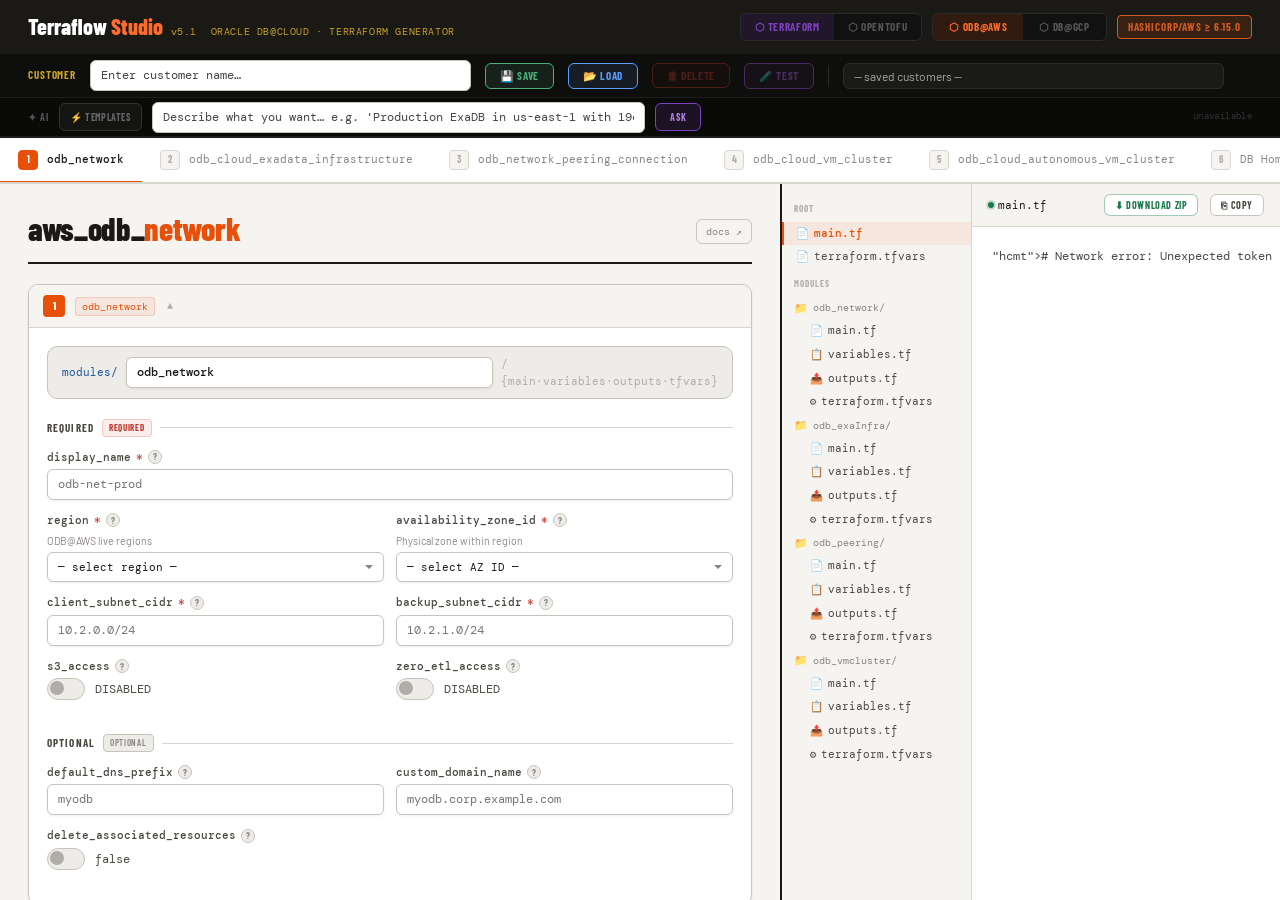
==== commit e7bd59d2: "fix: resolve terraform validate errors in generated HCL - Fix HCL semicolon syntax in all single-lin" ====
--- a/templates/index.html
+++ b/templates/index.html
@@ -652,12 +652,12 @@
 let gcpNets = [], gcpInfras = [], gcpClusters = [];
 
 // ── Defaults factories ────────────────────────────────────────────────────────
-function defAwsNet(i)     { return {module_name: i===0?'odb_network':`odb_network_${i+1}`,    display_name:'',availability_zone_id:'',client_subnet_cidr:'',backup_subnet_cidr:'',s3_access:false,zero_etl_access:false,availability_zone:'',region:'',default_dns_prefix:'',delete_associated_resources:false,tags:{}}; }
+function defAwsNet(i)     { return {module_name: i===0?'odb_network':`odb_network_${i+1}`,    display_name:'',availability_zone_id:'',client_subnet_cidr:'',backup_subnet_cidr:'',s3_access:false,zero_etl_access:false,availability_zone:'',region:'',default_dns_prefix:'',custom_domain_name:'',delete_associated_resources:false,tags:{}}; }
 function defAwsInfra(i)   { return {module_name: i===0?'odb_exaInfra':`odb_exaInfra_${i+1}`,      display_name:'',shape:'Exadata.X11M',availability_zone_id:'',compute_count:2,storage_count:3,database_server_type:'',storage_server_type:'',customer_contacts:[],mw_preference:'NO_PREFERENCE',mw_patching_mode:'ROLLING',mw_is_custom_action_timeout_enabled:false,mw_custom_action_timeout_mins:15,mw_lead_time_week:'',mw_months:'',mw_weeks_of_month:'',mw_days_of_week:'',mw_hours_of_day:'',tags:{}}; }
 function defAwsCluster(i) { return {module_name: i===0?'odb_vmcluster':`odb_vmcluster_${i+1}`,    display_name:'',cpu_core_count:16,gi_version:'',hostname_prefix:'',license_model:'LICENSE_INCLUDED',vm_mode:'arn',cloud_exadata_infrastructure_id:'',odb_network_id:'',cloud_exadata_infrastructure_arn:'',odb_network_arn:'',infra_ref:'',network_ref:'',ssh_public_keys:[],db_servers:[],db_servers_mode:'auto',dco_is_diagnostics_events_enabled:true,dco_is_health_monitoring_enabled:true,dco_is_incident_logs_enabled:true,cluster_name:'',timezone:'',data_storage_size_in_tbs:'',db_node_storage_size_in_gbs:'',memory_size_in_gbs:'',scan_listener_port_tcp:'',system_version:'',is_local_backup_enabled:false,is_sparse_diskgroup_enabled:false,region:'',tags:{}}; }
 function defAwsAvmc(i)    { return {module_name: i===0?'odb_avmcluster':`odb_avmcluster_${i+1}`, display_name:'',autonomous_data_storage_size_in_tbs:5,cpu_core_count_per_node:40,memory_per_oracle_compute_unit_in_gbs:2,total_container_databases:2,scan_listener_port_non_tls:1521,scan_listener_port_tls:2484,license_model:'LICENSE_INCLUDED',is_mtls_enabled_vm_cluster:false,infra_ref:'',network_ref:'',db_servers:[],db_servers_mode:'auto',description:'',time_zone:'',mw_preference:'NO_PREFERENCE',mw_patching_mode:'ROLLING',mw_is_custom_action_timeout_enabled:false,mw_custom_action_timeout_mins:15,tags:{}}; }
 function defAwsOciDb(i)   { return {module_name: i===0?'oci_database':`oci_database_${i+1}`, vmcluster_ref:'', db_home_display_name:'dbhome', db_version:'19.0.0.0', db_name:'MYDB', character_set:'AL32UTF8', ncharacter_set:'AL16UTF16', pdb_name:'MYPDB', db_unique_name:'', sid_prefix:'', create_pdb:true, auto_backup_enabled:false, auto_backup_window:'SLOT_TWO', recovery_window_in_days:7}; }
-function defAwsPeering(i)   { return {module_name: i===0?'odb_peering':`odb_peering_${i+1}`,     display_name:'',peer_network_id:'',network_ref:'',region:'',additional_peer_network_cidrs:[],tags:{}}; }
+function defAwsPeering(i)   { return {module_name: i===0?'odb_peering':`odb_peering_${i+1}`,     display_name:'',peer_network_id:'',network_ref:'',region:'',peer_network_cidrs:[],tags:{}}; }
 function defGcpNet(i)     { return {module_name: i===0?'gcp_network':`gcp_network_${i+1}`,    odb_network_id:'',location:'',network:'',project:'',gcp_oracle_zone:'',deletion_protection:true,client_subnet_module:i===0?'gcp_client_subnet':`gcp_client_subnet_${i+1}`,backup_subnet_module:i===0?'gcp_backup_subnet':`gcp_backup_subnet_${i+1}`,client_subnet_id:i===0?'gcp-client-subnet':`gcp-client-subnet-${i+1}`,client_cidr:'',backup_subnet_id:i===0?'gcp-backup-subnet':`gcp-backup-subnet-${i+1}`,backup_cidr:'',labels:{}}; }
 function defGcpInfra(i)   { return {module_name: i===0?'gcp_infra':`gcp_infra_${i+1}`,      cloud_exadata_infrastructure_id:'',display_name:'',location:'',gcp_oracle_zone:'',project:'',shape:'Exadata.X9M',compute_count:2,storage_count:3,total_storage_size_gb:'',mw_preference:'NO_PREFERENCE',mw_patching_mode:'ROLLING',mw_is_custom_action_timeout_enabled:false,mw_custom_action_timeout_mins:15,mw_lead_time_week:'',mw_months:'',mw_weeks_of_month:'',mw_days_of_week:'',mw_hours_of_day:'',deletion_protection:true,labels:{}}; }
 function defGcpCluster(i) { return {module_name: i===0?'gcp_cluster':`gcp_cluster_${i+1}`,    exadb_vm_cluster_id:'',display_name:'',location:'',gcp_oracle_zone:'',project:'',gi_version:'',hostname_prefix:'',license_type:'LICENSE_INCLUDED',node_count:2,enabled_ecpu_count_per_node:8,additional_ecpu_count_per_node:0,vm_file_system_storage_size_gbs:60,ssh_public_keys:[],db_servers:[],dco_diagnostics:true,dco_health:true,dco_incident_logs:true,cluster_name:'',time_zone:'',system_version:'',memory_per_node_in_gbs:'',db_node_storage_size_per_vm_in_gbs:'',data_storage_size_in_tbs:'',spare_snapshot_space_in_gbs:'',disk_redundancy:'',network_ref:'',client_subnet_ref:'',backup_subnet_ref:'',infra_ref:'',deletion_protection:true,labels:{}}; }
@@ -688,7 +688,8 @@
     zero_etl_access: fcb(`${p}zetl`),
     availability_zone: fv(`${p}azn`),
     region:        fv(`${p}reg`),
-    default_dns_prefix: fv(`${p}dns`),
+    default_dns_prefix:  fv(`${p}dns`),
+    custom_domain_name:  fv(`${p}cdn`),
     delete_associated_resources: fcb(`${p}del`),
   };
 }
@@ -1123,9 +1124,10 @@
     </div>
     <div class="section"><div class="section-head"><div class="section-title">Optional</div><span class="badge-opt">optional</span><div class="section-line"></div></div>
       <div class="g2">
-        <div class="field"><div class="field-lbl">default_dns_prefix</div><input type="text" id="${p}dns" value="${d.default_dns_prefix||''}" placeholder="myodb" oninput="readAwsNet(${i});refresh()"></div>
-        <div class="field"><div class="field-lbl">delete_associated_resources</div><div class="tog-row"><label class="tog-sw"><input type="checkbox" id="${p}del" ${d.delete_associated_resources?'checked':''} onchange="readAwsNet(${i});refresh()"><div class="tog-track"></div><div class="tog-thumb"></div></label><span class="tog-lbl">${d.delete_associated_resources?'true':'false'}</span></div></div>
-      </div>
+        <div class="field"><div class="field-lbl">default_dns_prefix</div><input type="text" id="${p}dns" value="${d.default_dns_prefix||''}" placeholder="myodb" oninput="if(this.value){var o=document.getElementById('${p}cdn');if(o)o.value='';} readAwsNet(${i});refresh()"></div>
+        <div class="field"><div class="field-lbl">custom_domain_name</div><input type="text" id="${p}cdn" value="${d.custom_domain_name||''}" placeholder="myodb.corp.example.com" oninput="if(this.value){var o=document.getElementById('${p}dns');if(o)o.value='';} readAwsNet(${i});refresh()"></div>
+      </div>
+      <div class="field"><div class="field-lbl">delete_associated_resources</div><div class="tog-row"><label class="tog-sw"><input type="checkbox" id="${p}del" ${d.delete_associated_resources?'checked':''} onchange="readAwsNet(${i});refresh()"><div class="tog-track"></div><div class="tog-thumb"></div></label><span class="tog-lbl">${d.delete_associated_resources?'true':'false'}</span></div></div>
     </div>
   </div>
 </div>`;
@@ -1448,7 +1450,7 @@
 function awsPeeringCardHTML(d, i) {
   const p=`ap${i}_`, open=i===0?'open':'';
   const netOpts = netOptions(d.network_ref);
-  const cidrChips = (d.additional_peer_network_cidrs||[]).map((c,ci)=>`<span class="chip"><span>${c}</span><button class="chip-rm" onclick="awsPeerings[${i}].additional_peer_network_cidrs.splice(${ci},1);renderAwsPeerings();refresh()">×</button></span>`).join('');
+  const cidrChips = (d.peer_network_cidrs||[]).map((c,ci)=>`<span class="chip"><span>${c}</span><button class="chip-rm" onclick="awsPeerings[${i}].peer_network_cidrs.splice(${ci},1);renderAwsPeerings();refresh()">×</button></span>`).join('');
   return `<div class="inst-card ${open}" id="ap-card-${i}">
   <div class="inst-card-head" onclick="toggleCard('ap-card-${i}')">
     <span class="inst-num">${i+1}</span>
@@ -1467,11 +1469,11 @@
     </div>
     <div class="section"><div class="section-head"><div class="section-title">Optional</div><span class="badge-opt">optional</span><div class="section-line"></div></div>
       <div class="field"><div class="field-lbl">region</div><input type="text" id="${p}reg" value="${d.region||''}" placeholder="us-east-1" oninput="readAwsPeering(${i});refresh()"></div>
-      <div class="field"><div class="field-lbl">additional_peer_network_cidrs</div>
+      <div class="field"><div class="field-lbl">peer_network_cidrs</div><div class="field-hint">Only supported during update operations, not during initial creation.</div>
         <div class="chip-list">${cidrChips}</div>
         <div class="chip-add-row">
           <input type="text" id="${p}cidrin" placeholder="10.0.0.0/16">
-          <button class="add-btn" onclick="addCidrTopeer(${i})">+ Add CIDR</button>
+          <button class="add-btn" onclick="addCidrToPeer(${i})">+ Add CIDR</button>
         </div>
       </div>
     </div>
@@ -1486,13 +1488,13 @@
   updateTree(); injectTooltips();
 }
 
-function addCidrTopeer(i) {
+function addCidrToPeer(i) {
   const inp = document.getElementById(`ap${i}_cidrin`);
   if(!inp||!inp.value.trim()) return;
   const cidr = inp.value.trim();
   if(!/^\d{1,3}(\.\d{1,3}){3}\/\d{1,2}$/.test(cidr)) { inp.style.borderColor='var(--red)'; return; }
   inp.style.borderColor='';
-  awsPeerings[i].additional_peer_network_cidrs = [...(awsPeerings[i].additional_peer_network_cidrs||[]), cidr];
+  awsPeerings[i].peer_network_cidrs = [...(awsPeerings[i].peer_network_cidrs||[]), cidr];
   inp.value='';
   renderAwsPeerings(); refresh();
 }
@@ -2118,7 +2120,7 @@
       awsInfras   = [{...defAwsInfra(0),   ...d1, module_name: mn['1'] || 'odb_exadata_infra'}];
       awsPeerings = [{...defAwsPeering(0), ...d2, module_name: mn['2'] || 'odb_peering',
                       peer_network_id: d2.peer_network_id || '',
-                      additional_peer_network_cidrs: d2.additional_peer_network_cidrs || []}];
+                      peer_network_cidrs: d2.peer_network_cidrs || []}];
       awsClusters = [{...defAwsCluster(0), ...d3, module_name: mn['3'] || 'odb_vm_cluster',
                       ssh_public_keys: d3.ssh_public_keys || []}];
     }
@@ -2395,7 +2397,8 @@
   'zero_etl_access':                 'Enables Zero-ETL integrations between Oracle Database and AWS analytics services (e.g. Redshift). Enable only if you need this feature.',
   'availability_zone':              'Human-readable AZ name (e.g. <code>us-east-1a</code>). Optional — prefer <em>availability_zone_id</em> for consistency across accounts.',
   'region':                          'AWS region override. Defaults to the provider region if omitted. Example: <code>us-east-1</code>.',
-  'default_dns_prefix':             'DNS prefix used for hostnames inside the ODB Network. Must be unique within the region. Alphanumeric, max 12 chars.',
+  'default_dns_prefix':             'DNS prefix used for hostnames inside the ODB Network. Must be unique within the region. Alphanumeric, max 12 chars. Mutually exclusive with custom_domain_name.',
+  'custom_domain_name':             'Custom domain name for ODB Network hostnames (e.g. <code>myodb.corp.example.com</code>). Mutually exclusive with default_dns_prefix — only one may be set.',
   'delete_associated_resources':    'When true, deleting this ODB Network also destroys all associated resources (subnets, peering connections). Use with caution.',
 
   // AWS Exadata Infra
@@ -2420,7 +2423,7 @@
   // AWS Peering
   'peer_network_id':                 'ID of the peer AWS VPC to connect to. Example: <code>vpc-0abc123def456789</code>. The VPC must be in the same region.',
   'odb_network_id':                  'ID of the source ODB Network. Auto-wired from <code>module.odb_network.network_id</code> — leave blank unless referencing a different stack.',
-  'additional_peer_network_cidrs':   'Extra CIDRs from the peered VPC to allow through the peering connection. Add if the VPC has secondary CIDRs you need to reach.',
+  'peer_network_cidrs':   'Set of peer network CIDRs. Add/remove is only supported during update operation. During create this attribute is computed only.',
 
   // AWS VM Cluster
   'cpu_core_count':                  'Number of enabled OCPU cores across the VM Cluster. Minimum 2. Each OCPU provides 2 vCPUs. Can be scaled up or down after creation.',
